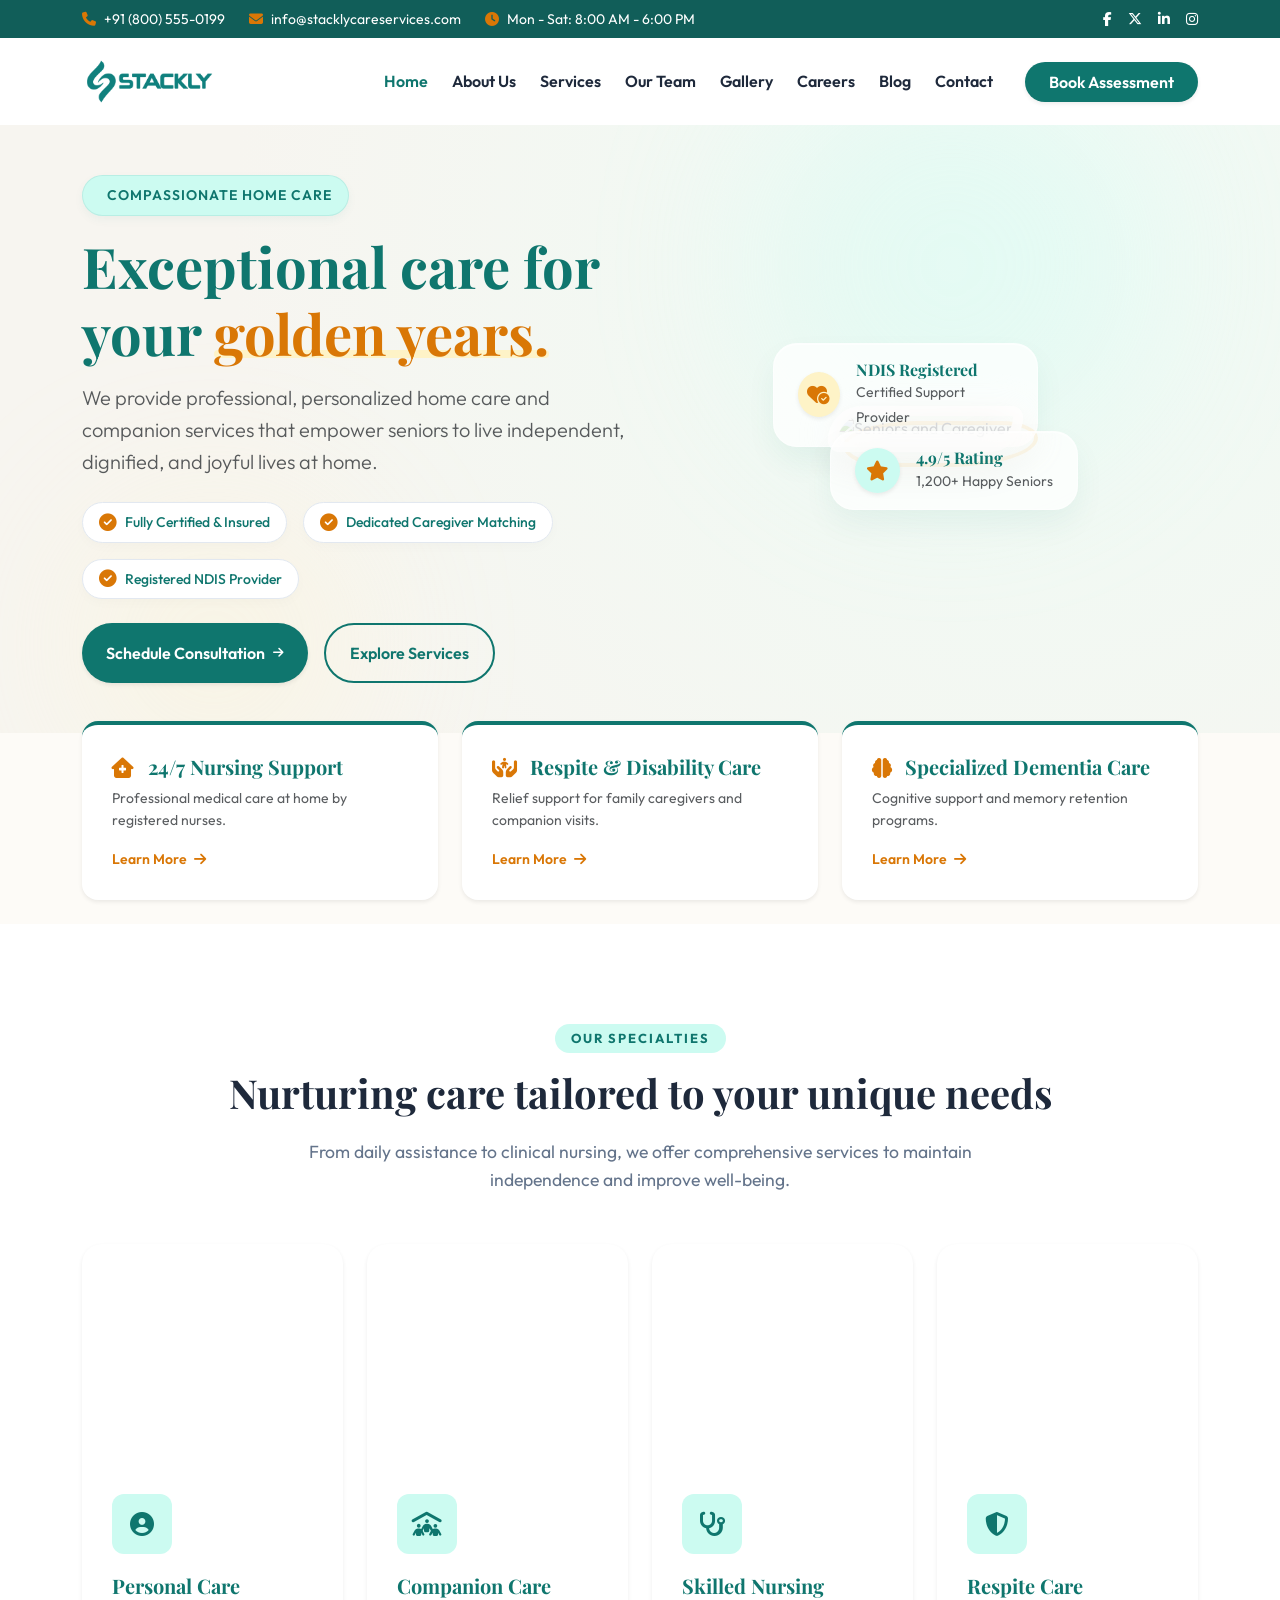
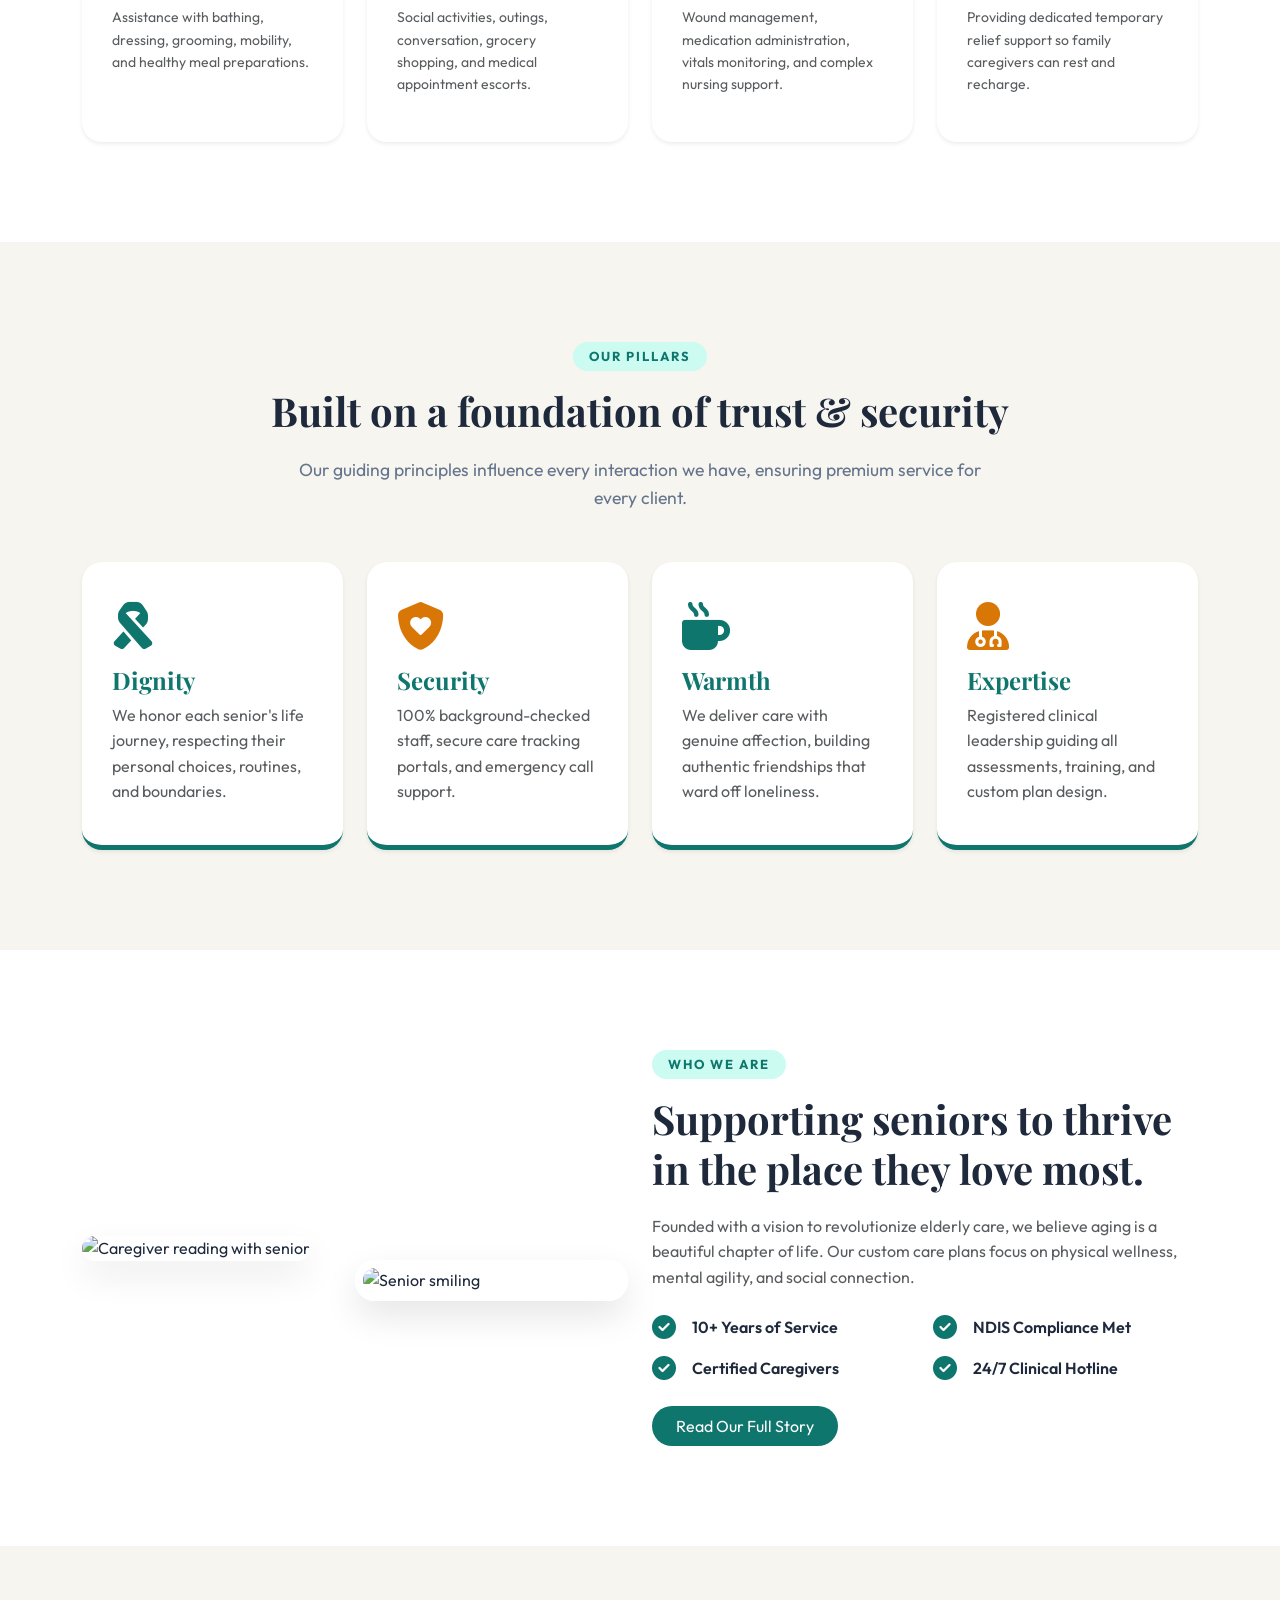
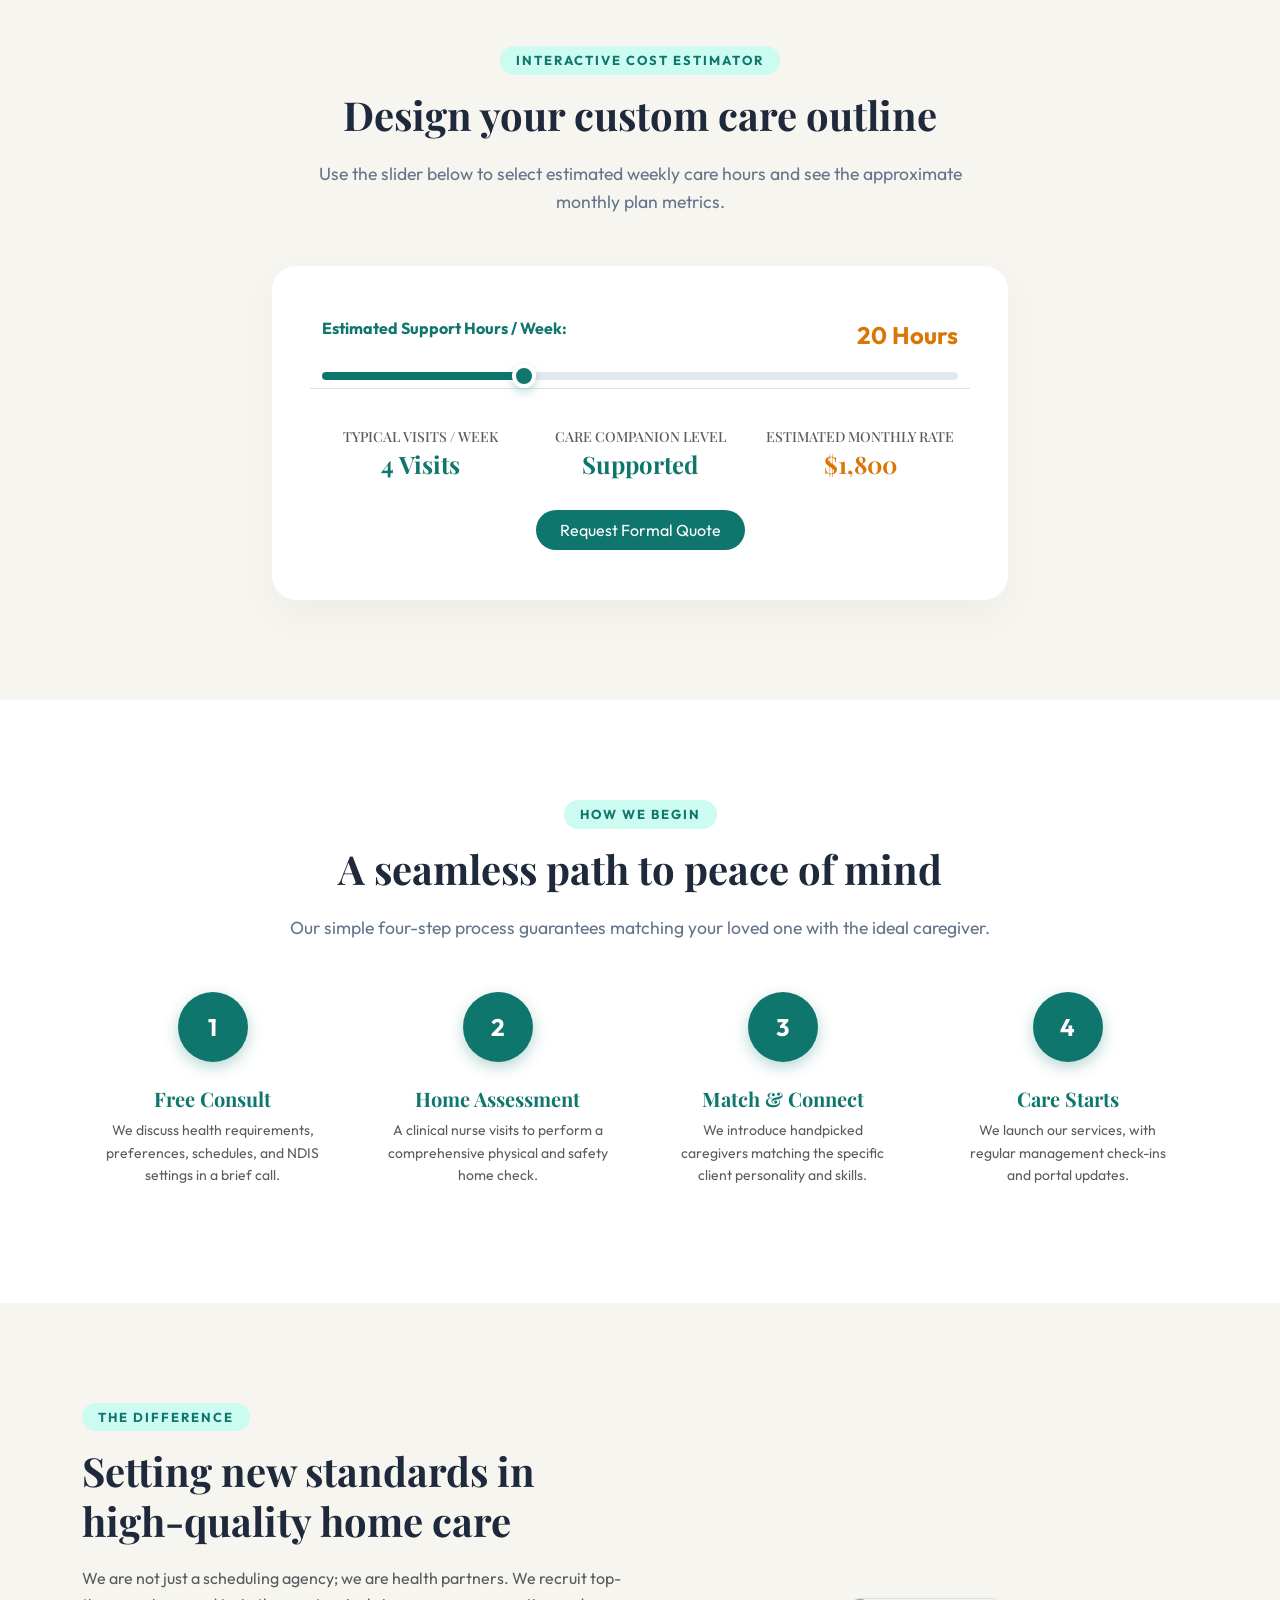
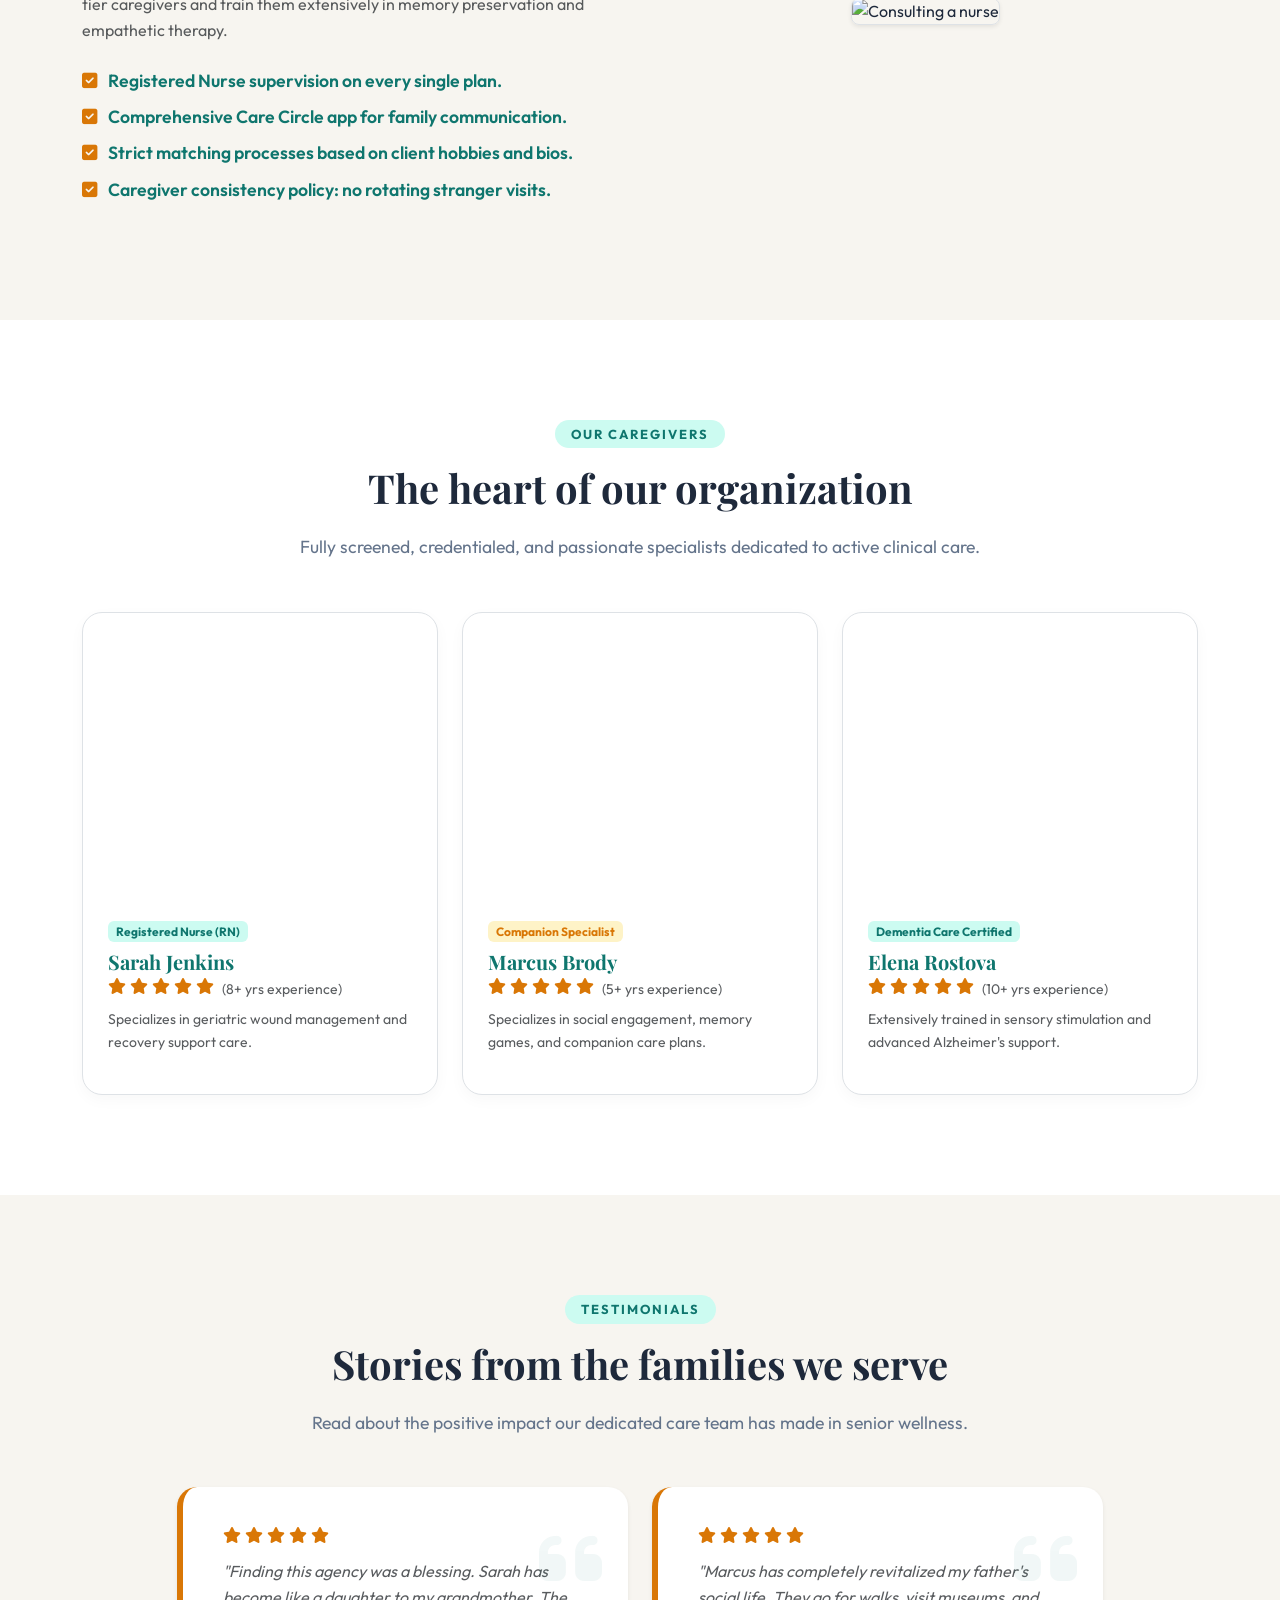
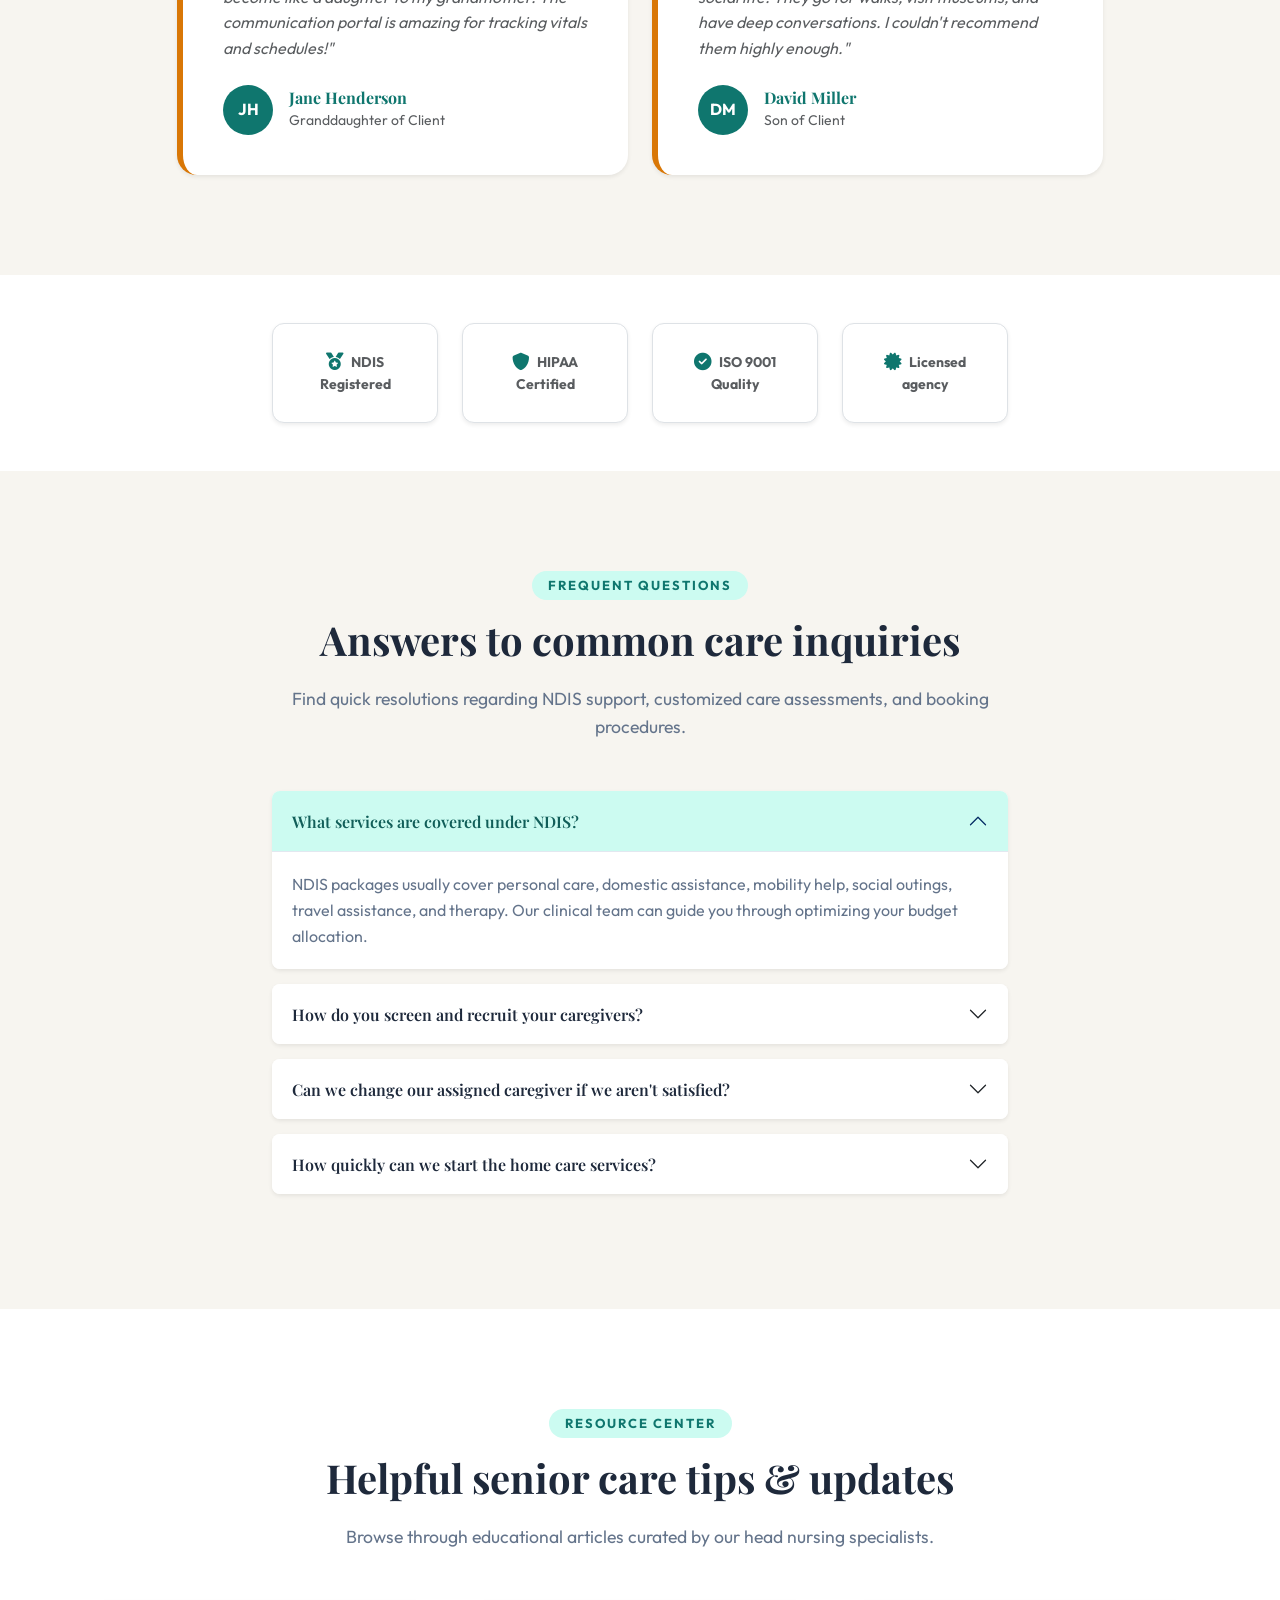
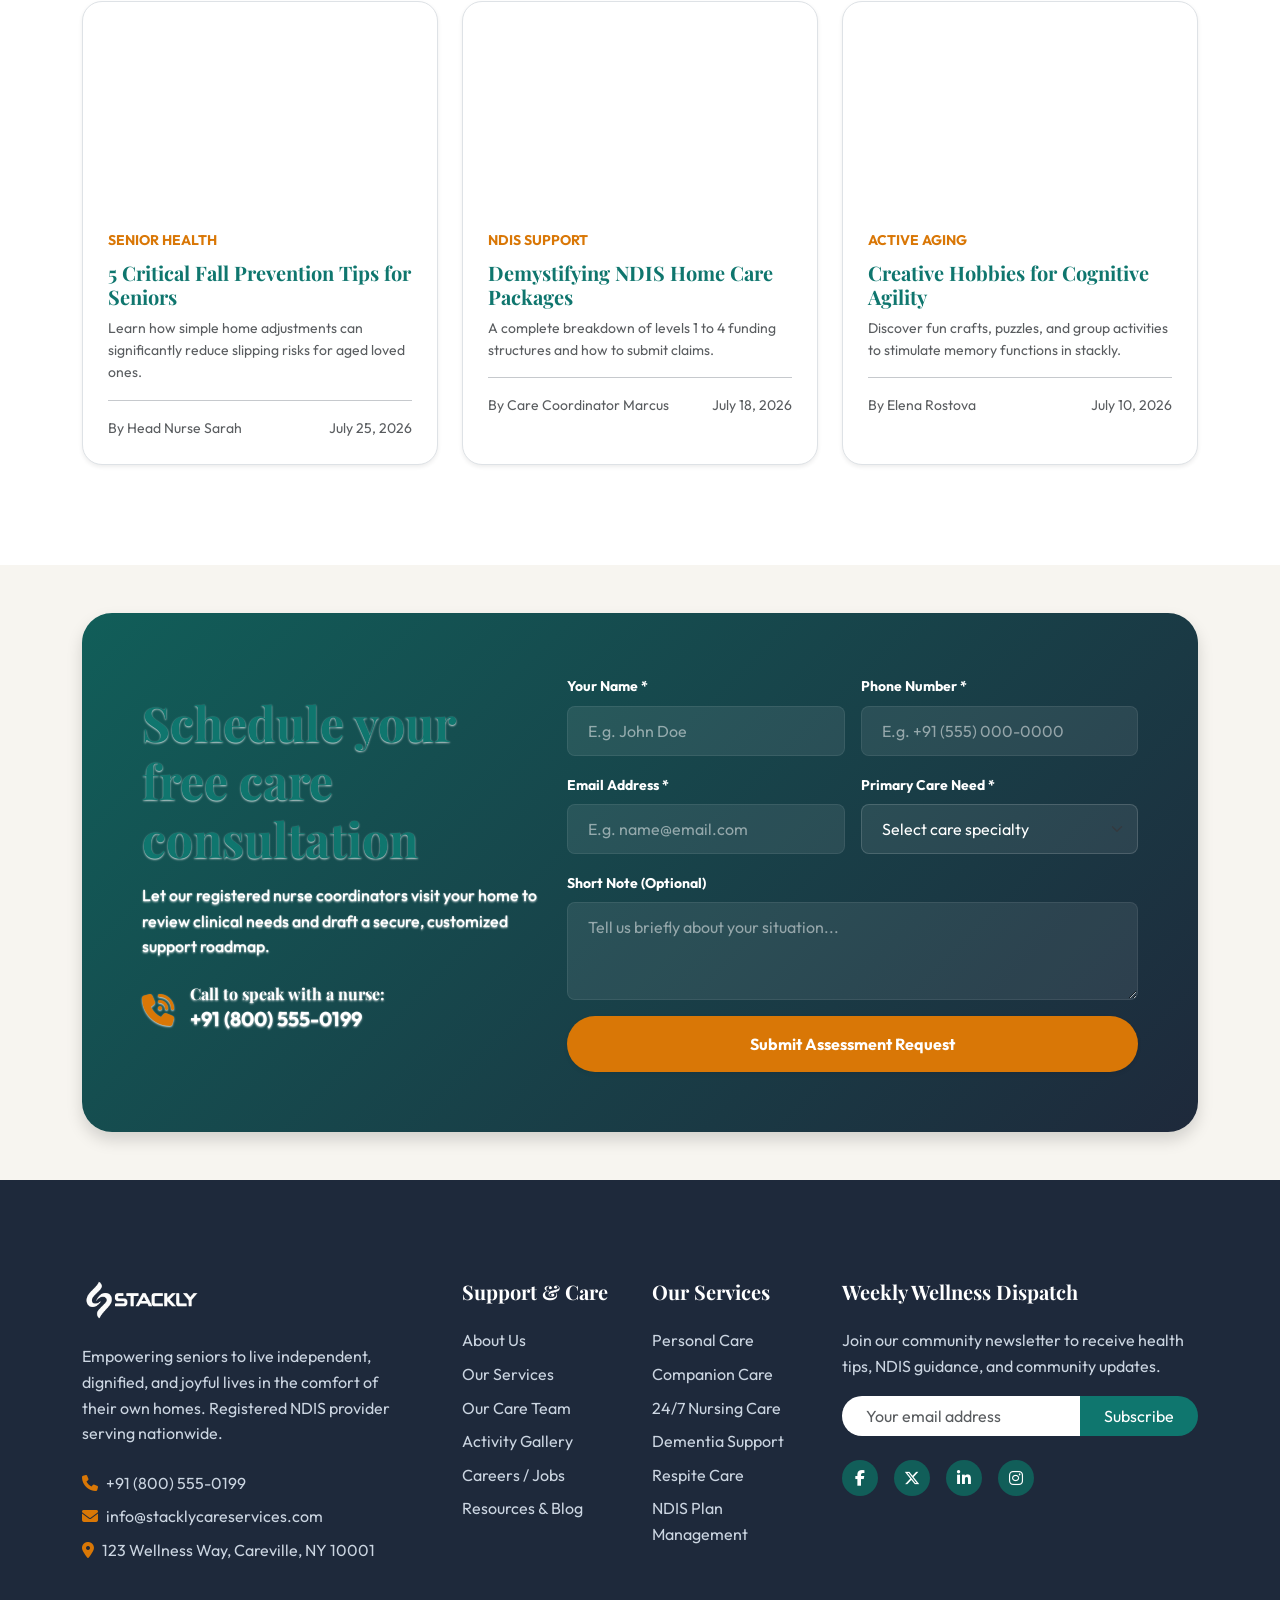
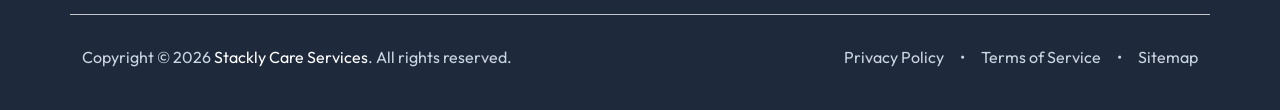
==== index.html @ feebbc3a "refactor: preloader added" ====
<!doctype html>
<html lang="en">
  <head>
    <meta charset="utf-8" />
    <meta http-equiv="x-ua-compatible" content="ie=edge" />
    <meta
      name="description"
      content="Stackly Care Services - Compassionate, professional home care, companion care, nursing care, and registered NDIS services."
    />
    <meta
      name="viewport"
      content="width=device-width, initial-scale=1, shrink-to-fit=no"
    />

    <title>
      Stackly Care Services - Professional & Compassionate Home Care
    </title>

    <!-- Favicon -->
    <link
      rel="shortcut icon"
      href="assets/images/logoStackly.webp"
      type="image/webp"
    />

    <!-- Google Fonts & CDN Icon Libraries -->
    <link
      rel="stylesheet"
      href="https://cdn.jsdelivr.net/npm/bootstrap@5.3.3/dist/css/bootstrap.min.css"
    />
    <link
      rel="stylesheet"
      href="https://cdnjs.cloudflare.com/ajax/libs/font-awesome/6.7.2/css/all.min.css"
    />
    <link rel="stylesheet" href="assets/css/styles.css" />
  </head>
  <body class="preloader-active">
    <!-- Preloader Overlay -->
    <div id="preloader" class="preloader-wrapper">
      <!-- Glow background shapes -->
      <div class="preloader-bg-glow glow-1"></div>
      <div class="preloader-bg-glow glow-2"></div>

      <div class="preloader-content">
        <!-- Circular Graphic Loader -->
        <div class="preloader-graphic-container">
          <div class="circle-dashed"></div>
          <div class="circle-gradient"></div>
          <div class="preloader-logo-holder">
            <img
              src="assets/images/logoStackly.webp"
              alt="Stackly Care Services Logo"
              class="preloader-logo header-logo"
            />
          </div>
        </div>

        <!-- Pulse icon & text info -->
        <div class="preloader-theme-meta">
          <div class="preloader-badge animate-pulse-soft">
            <i class="fa-solid fa-hand-holding-heart text-accent me-2"></i>
            <span>STACKLY CARE SERVICES</span>
          </div>
          <div class="preloader-text-carousel">
            <span class="carousel-text active" id="preloaderPhaseText"
              >Nurturing Dignity...</span
            >
          </div>
        </div>

        <!-- Progress Metrics -->
        <div class="preloader-progress-container">
          <div class="preloader-progress-track">
            <div class="preloader-progress-fill"></div>
          </div>
          <div class="preloader-percentage">
            <span id="preloaderCount">0</span>%
          </div>
        </div>
      </div>
    </div>

    <!-- Header area will be loaded here dynamically -->
    <div id="xb-header-area"></div>

    <main>
      <!-- 1. Hero Section -->
      <section class="hero hero-style-one d-flex align-items-center">
        <!-- Floating background shapes -->
        <div class="hero-bg-glow hero-bg-glow-1"></div>
        <div class="hero-bg-glow hero-bg-glow-2"></div>

        <div class="container position-relative z-index-2">
          <div class="row align-items-center">
            <div class="col-xl-6 col-lg-7">
              <div class="hero-content">
                <div class="hero-badge-wrap mb-3 animate-fade-in-up">
                  <span
                    class="hero-badge bg-teal-xlight text-teal px-3 py-2 rounded-pill fw-semibold small d-inline-flex align-items-center"
                  >
                    <i
                      class="fa-solid fa-sparkles text-accent me-2 animate-pulse-soft"
                    ></i
                    >COMPASSIONATE HOME CARE
                  </span>
                </div>
                <h1
                  class="display-4 fw-bold text-teal mb-3 font-secondary animate-fade-in-up delay-1"
                >
                  Exceptional care for your
                  <span class="text-highlight">golden years.</span>
                </h1>
                <p class="lead text-muted mb-4 animate-fade-in-up delay-2">
                  We provide professional, personalized home care and companion
                  services that empower seniors to live independent, dignified,
                  and joyful lives at home.
                </p>

                <!-- Trust points list -->
                <div
                  class="hero-bullets d-flex flex-wrap gap-3 mb-4 animate-fade-in-up delay-3"
                >
                  <span
                    class="d-flex align-items-center gap-2 text-teal fw-medium small"
                  >
                    <i class="fa-solid fa-circle-check text-accent"></i> Fully
                    Certified & Insured
                  </span>
                  <span
                    class="d-flex align-items-center gap-2 text-teal fw-medium small"
                  >
                    <i class="fa-solid fa-circle-check text-accent"></i>
                    Dedicated Caregiver Matching
                  </span>
                  <span
                    class="d-flex align-items-center gap-2 text-teal fw-medium small"
                  >
                    <i class="fa-solid fa-circle-check text-accent"></i>
                    Registered NDIS Provider
                  </span>
                </div>

                <div class="d-flex flex-wrap gap-3 animate-fade-in-up delay-4">
                  <a
                    href="#"
                    class="btn btn-teal rounded-pill px-4 py-3 fw-semibold shadow-sm hover-lift d-flex align-items-center gap-2"
                    >Schedule Consultation
                    <i class="fa-solid fa-arrow-right fa-xs"></i
                  ></a>
                  <a
                    href="#"
                    class="btn btn-outline-teal rounded-pill px-4 py-3 fw-semibold hover-lift"
                    >Explore Services</a
                  >
                </div>
              </div>
            </div>
            <div class="col-xl-6 col-lg-5 text-center">
              <div class="hero-img-box mt-5 mt-lg-0 animate-fade-in-up delay-2">
                <!-- Underlay decorative background frame -->
                <div class="hero-img-bg-frame"></div>

                <!-- A beautiful caregiver representation -->
                <img
                  src="https://images.unsplash.com/photo-1576765608535-5f04d1e3f289?auto=format&fit=crop&q=80&w=600&h=500"
                  alt="Seniors and Caregiver"
                  class="img-fluid hero-img-main"
                />

                <!-- Floating Badge Left (NDIS) -->
                <div
                  class="hero-img-badge float-badge-left d-flex align-items-center gap-3 animate-float-slow"
                >
                  <div
                    class="badge-icon bg-accent-xlight text-accent rounded-circle d-flex align-items-center justify-content-center shadow-sm"
                    style="width: 45px; height: 45px"
                  >
                    <i class="fa-solid fa-heart-circle-check fa-lg"></i>
                  </div>
                  <div class="text-start">
                    <h6 class="mb-0 fw-bold text-teal">NDIS Registered</h6>
                    <small class="text-muted">Certified Support Provider</small>
                  </div>
                </div>

                <!-- Floating Badge Right (Rating) -->
                <div
                  class="hero-img-badge float-badge-right d-flex align-items-center gap-3 animate-float-slow-inverse"
                >
                  <div
                    class="badge-icon bg-teal-xlight text-teal rounded-circle d-flex align-items-center justify-content-center shadow-sm"
                    style="width: 45px; height: 45px"
                  >
                    <i class="fa-solid fa-star text-accent fa-lg"></i>
                  </div>
                  <div class="text-start">
                    <h6 class="mb-0 fw-bold text-teal">4.9/5 Rating</h6>
                    <small class="text-muted">1,200+ Happy Seniors</small>
                  </div>
                </div>
              </div>
            </div>
          </div>
        </div>
      </section>

      <!-- 2. Needs Quick Bar -->
      <section class="quick-bar-section py-4">
        <div class="container">
          <div class="quick-bar-box">
            <div class="row g-4">
              <div class="col-md-4">
                <div
                  class="quick-bar-card shadow-sm h-100 d-flex flex-column justify-content-between"
                >
                  <div>
                    <h5 class="fw-bold text-teal mb-2">
                      <i class="fa-solid fa-house-medical me-2 text-accent"></i>
                      24/7 Nursing Support
                    </h5>
                    <p class="text-muted small mb-0">
                      Professional medical care at home by registered nurses.
                    </p>
                  </div>
                  <a
                    href="#"
                    class="text-accent fw-semibold text-decoration-none mt-3 small"
                    >Learn More <i class="fa-solid fa-arrow-right ms-1"></i
                  ></a>
                </div>
              </div>
              <div class="col-md-4">
                <div
                  class="quick-bar-card shadow-sm h-100 d-flex flex-column justify-content-between"
                >
                  <div>
                    <h5 class="fw-bold text-teal mb-2">
                      <i
                        class="fa-solid fa-hands-holding-child me-2 text-accent"
                      ></i>
                      Respite & Disability Care
                    </h5>
                    <p class="text-muted small mb-0">
                      Relief support for family caregivers and companion visits.
                    </p>
                  </div>
                  <a
                    href="#"
                    class="text-accent fw-semibold text-decoration-none mt-3 small"
                    >Learn More <i class="fa-solid fa-arrow-right ms-1"></i
                  ></a>
                </div>
              </div>
              <div class="col-md-4">
                <div
                  class="quick-bar-card shadow-sm h-100 d-flex flex-column justify-content-between"
                >
                  <div>
                    <h5 class="fw-bold text-teal mb-2">
                      <i class="fa-solid fa-brain me-2 text-accent"></i>
                      Specialized Dementia Care
                    </h5>
                    <p class="text-muted small mb-0">
                      Cognitive support and memory retention programs.
                    </p>
                  </div>
                  <a
                    href="#"
                    class="text-accent fw-semibold text-decoration-none mt-3 small"
                    >Learn More <i class="fa-solid fa-arrow-right ms-1"></i
                  ></a>
                </div>
              </div>
            </div>
          </div>
        </div>
      </section>

      <!-- 3. Core Services Showcase -->
      <section class="services-section py-100 bg-white">
        <div class="container text-center">
          <span class="section-tag">OUR SPECIALTIES</span>
          <h2 class="section-title">
            Nurturing care tailored to your unique needs
          </h2>
          <p class="section-desc">
            From daily assistance to clinical nursing, we offer comprehensive
            services to maintain independence and improve well-being.
          </p>

          <div class="row g-4 text-start">
            <div class="col-lg-3 col-md-6">
              <div class="service-card hover-lift shadow-sm">
                <div
                  class="service-card-img"
                  style="
                    background-image: url(&quot;https://images.unsplash.com/photo-1581578731548-c64695cc6952?auto=format&fit=crop&q=80&w=400&h=300&quot;);
                  "
                ></div>
                <div class="service-card-body">
                  <div class="service-icon-wrap">
                    <i class="fa-solid fa-circle-user"></i>
                  </div>
                  <h5 class="fw-bold text-teal">Personal Care</h5>
                  <p class="text-muted small">
                    Assistance with bathing, dressing, grooming, mobility, and
                    healthy meal preparations.
                  </p>
                </div>
              </div>
            </div>
            <div class="col-lg-3 col-md-6">
              <div class="service-card hover-lift shadow-sm">
                <div
                  class="service-card-img"
                  style="
                    background-image: url(&quot;https://images.unsplash.com/photo-1516627145497-ae6968895b74?auto=format&fit=crop&q=80&w=400&h=300&quot;);
                  "
                ></div>
                <div class="service-card-body">
                  <div class="service-icon-wrap">
                    <i class="fa-solid fa-people-roof"></i>
                  </div>
                  <h5 class="fw-bold text-teal">Companion Care</h5>
                  <p class="text-muted small">
                    Social activities, outings, conversation, grocery shopping,
                    and medical appointment escorts.
                  </p>
                </div>
              </div>
            </div>
            <div class="col-lg-3 col-md-6">
              <div class="service-card hover-lift shadow-sm">
                <div
                  class="service-card-img"
                  style="
                    background-image: url(&quot;https://images.unsplash.com/photo-1576091160550-2173dba999ef?auto=format&fit=crop&q=80&w=400&h=300&quot;);
                  "
                ></div>
                <div class="service-card-body">
                  <div class="service-icon-wrap">
                    <i class="fa-solid fa-stethoscope"></i>
                  </div>
                  <h5 class="fw-bold text-teal">Skilled Nursing</h5>
                  <p class="text-muted small">
                    Wound management, medication administration, vitals
                    monitoring, and complex nursing support.
                  </p>
                </div>
              </div>
            </div>
            <div class="col-lg-3 col-md-6">
              <div class="service-card hover-lift shadow-sm">
                <div
                  class="service-card-img"
                  style="
                    background-image: url(&quot;https://images.unsplash.com/photo-1460518451285-cd7afdf114d8?auto=format&fit=crop&q=80&w=400&h=300&quot;);
                  "
                ></div>
                <div class="service-card-body">
                  <div class="service-icon-wrap">
                    <i class="fa-solid fa-shield-halved"></i>
                  </div>
                  <h5 class="fw-bold text-teal">Respite Care</h5>
                  <p class="text-muted small">
                    Providing dedicated temporary relief support so family
                    caregivers can rest and recharge.
                  </p>
                </div>
              </div>
            </div>
          </div>
        </div>
      </section>

      <!-- 4. Core Values / Pillars -->
      <section class="values-section py-100 bg-warm">
        <div class="container text-center">
          <span class="section-tag">OUR PILLARS</span>
          <h2 class="section-title">
            Built on a foundation of trust & security
          </h2>
          <p class="section-desc">
            Our guiding principles influence every interaction we have, ensuring
            premium service for every client.
          </p>

          <div class="row g-4 text-start">
            <div class="col-md-3">
              <div class="value-card shadow-sm h-100">
                <i class="fa-solid fa-ribbon text-teal fa-3x mb-3"></i>
                <h4 class="fw-bold text-teal">Dignity</h4>
                <p class="text-muted mb-0">
                  We honor each senior's life journey, respecting their personal
                  choices, routines, and boundaries.
                </p>
              </div>
            </div>
            <div class="col-md-3">
              <div class="value-card shadow-sm h-100">
                <i class="fa-solid fa-shield-heart text-accent fa-3x mb-3"></i>
                <h4 class="fw-bold text-teal">Security</h4>
                <p class="text-muted mb-0">
                  100% background-checked staff, secure care tracking portals,
                  and emergency call support.
                </p>
              </div>
            </div>
            <div class="col-md-3">
              <div class="value-card shadow-sm h-100">
                <i class="fa-solid fa-mug-hot text-teal fa-3x mb-3"></i>
                <h4 class="fw-bold text-teal">Warmth</h4>
                <p class="text-muted mb-0">
                  We deliver care with genuine affection, building authentic
                  friendships that ward off loneliness.
                </p>
              </div>
            </div>
            <div class="col-md-3">
              <div class="value-card shadow-sm h-100">
                <i class="fa-solid fa-user-doctor text-accent fa-3x mb-3"></i>
                <h4 class="fw-bold text-teal">Expertise</h4>
                <p class="text-muted mb-0">
                  Registered clinical leadership guiding all assessments,
                  training, and custom plan design.
                </p>
              </div>
            </div>
          </div>
        </div>
      </section>

      <!-- 5. About Our Agency -->
      <section class="about-section py-100 bg-white">
        <div class="container">
          <div class="row align-items-center">
            <div class="col-lg-6">
              <div class="about-image-wrapper pe-lg-5 mb-5 mb-lg-0">
                <img
                  src="https://images.unsplash.com/photo-1543333995-a78aea2eee50?auto=format&fit=crop&q=80&w=500&h=400"
                  alt="Caregiver reading with senior"
                  class="img-fluid about-img-1"
                />
                <img
                  src="https://images.unsplash.com/photo-1498837167922-ddd27525d352?auto=format&fit=crop&q=80&w=300&h=250"
                  alt="Senior smiling"
                  class="img-fluid about-img-2"
                />
              </div>
            </div>
            <div class="col-lg-6">
              <div class="about-content">
                <span class="section-tag">WHO WE ARE</span>
                <h2 class="section-title">
                  Supporting seniors to thrive in the place they love most.
                </h2>
                <p class="text-muted mb-4">
                  Founded with a vision to revolutionize elderly care, we
                  believe aging is a beautiful chapter of life. Our custom care
                  plans focus on physical wellness, mental agility, and social
                  connection.
                </p>
                <div class="row g-3 mb-4">
                  <div class="col-sm-6">
                    <div class="d-flex align-items-center gap-3">
                      <i class="fa-solid fa-circle-check text-teal fa-xl"></i>
                      <span class="fw-semibold">10+ Years of Service</span>
                    </div>
                  </div>
                  <div class="col-sm-6">
                    <div class="d-flex align-items-center gap-3">
                      <i class="fa-solid fa-circle-check text-teal fa-xl"></i>
                      <span class="fw-semibold">NDIS Compliance Met</span>
                    </div>
                  </div>
                  <div class="col-sm-6">
                    <div class="d-flex align-items-center gap-3">
                      <i class="fa-solid fa-circle-check text-teal fa-xl"></i>
                      <span class="fw-semibold">Certified Caregivers</span>
                    </div>
                  </div>
                  <div class="col-sm-6">
                    <div class="d-flex align-items-center gap-3">
                      <i class="fa-solid fa-circle-check text-teal fa-xl"></i>
                      <span class="fw-semibold">24/7 Clinical Hotline</span>
                    </div>
                  </div>
                </div>
                <a
                  href="#"
                  class="btn btn-teal rounded-pill px-4 py-2 hover-lift"
                  >Read Our Full Story</a
                >
              </div>
            </div>
          </div>
        </div>
      </section>

      <!-- 6. Interactive Care Needs Calculator -->
      <section class="calc-section py-100 bg-warm">
        <div class="container">
          <div class="row justify-content-center text-center">
            <div class="col-lg-8">
              <span class="section-tag">INTERACTIVE COST ESTIMATOR</span>
              <h2 class="section-title">Design your custom care outline</h2>
              <p class="section-desc">
                Use the slider below to select estimated weekly care hours and
                see the approximate monthly plan metrics.
              </p>

              <div class="calc-container text-start">
                <div class="mb-4">
                  <label
                    for="careHours"
                    class="form-label d-flex justify-content-between fw-bold text-teal"
                  >
                    <span>Estimated Support Hours / Week:</span>
                    <span id="hoursVal" class="fs-4 text-accent">20 Hours</span>
                  </label>
                  <input
                    type="range"
                    class="calc-slider"
                    id="careHours"
                    min="2"
                    max="60"
                    value="20"
                    step="1"
                  />
                </div>

                <div class="row g-4 pt-3 text-center border-top">
                  <div class="col-md-4">
                    <h6 class="text-muted mb-1 text-uppercase small">
                      Typical Visits / Week
                    </h6>
                    <h4 class="fw-bold text-teal" id="visitsNum">4 Visits</h4>
                  </div>
                  <div class="col-md-4">
                    <h6 class="text-muted mb-1 text-uppercase small">
                      Care Companion Level
                    </h6>
                    <h4 class="fw-bold text-teal" id="careLevel">Supported</h4>
                  </div>
                  <div class="col-md-4">
                    <h6 class="text-muted mb-1 text-uppercase small">
                      Estimated Monthly Rate
                    </h6>
                    <h4 class="fw-bold text-accent" id="monthlyCost">$1,800</h4>
                  </div>
                </div>

                <div class="text-center mt-4">
                  <a
                    href="#"
                    class="btn btn-teal rounded-pill px-4 py-2 hover-lift"
                    >Request Formal Quote</a
                  >
                </div>
              </div>
            </div>
          </div>
        </div>
      </section>

      <script>
        // Inline logic for Calculator with Dynamic Track Highlight
        document.addEventListener("DOMContentLoaded", function () {
          const slider = document.getElementById("careHours");
          const hoursVal = document.getElementById("hoursVal");
          const visitsNum = document.getElementById("visitsNum");
          const careLevel = document.getElementById("careLevel");
          const monthlyCost = document.getElementById("monthlyCost");

          if (slider) {
            const updateSliderTrack = () => {
              const val = parseInt(slider.value);
              const min = parseInt(slider.min || 2);
              const max = parseInt(slider.max || 60);
              const pct = ((val - min) / (max - min)) * 100;
              slider.style.background = `linear-gradient(to right, var(--primary-teal) 0%, var(--primary-teal) ${pct}%, #e2e8f0 ${pct}%, #e2e8f0 100%)`;
            };

            // Set initial state
            updateSliderTrack();

            slider.addEventListener("input", function () {
              const val = parseInt(slider.value);
              hoursVal.innerText = val + " Hours";
              updateSliderTrack();

              // Visits math
              const visits = Math.max(1, Math.round(val / 5));
              visitsNum.innerText = visits + " Visits";

              // Care Level description
              if (val <= 10) {
                careLevel.innerText = "Basic Care";
              } else if (val <= 30) {
                careLevel.innerText = "Supported Care";
              } else {
                careLevel.innerText = "High Care (24/7)";
              }

              // Cost math (approx $45/hr)
              const cost = val * 45 * 4;
              monthlyCost.innerText = "$" + cost.toLocaleString();
            });
          }
        });
      </script>

      <!-- 7. Our Care Process -->
      <section class="process-section py-100 bg-white">
        <div class="container text-center">
          <span class="section-tag">HOW WE BEGIN</span>
          <h2 class="section-title">A seamless path to peace of mind</h2>
          <p class="section-desc">
            Our simple four-step process guarantees matching your loved one with
            the ideal caregiver.
          </p>

          <div class="row g-4 text-start">
            <div class="col-lg-3 col-md-6">
              <div class="step-item">
                <div class="step-number">1</div>
                <h5 class="fw-bold text-teal text-center mb-2">Free Consult</h5>
                <p class="text-muted small text-center">
                  We discuss health requirements, preferences, schedules, and
                  NDIS settings in a brief call.
                </p>
              </div>
            </div>
            <div class="col-lg-3 col-md-6">
              <div class="step-item">
                <div class="step-number">2</div>
                <h5 class="fw-bold text-teal text-center mb-2">
                  Home Assessment
                </h5>
                <p class="text-muted small text-center">
                  A clinical nurse visits to perform a comprehensive physical
                  and safety home check.
                </p>
              </div>
            </div>
            <div class="col-lg-3 col-md-6">
              <div class="step-item">
                <div class="step-number">3</div>
                <h5 class="fw-bold text-teal text-center mb-2">
                  Match & Connect
                </h5>
                <p class="text-muted small text-center">
                  We introduce handpicked caregivers matching the specific
                  client personality and skills.
                </p>
              </div>
            </div>
            <div class="col-lg-3 col-md-6">
              <div class="step-item">
                <div class="step-number">4</div>
                <h5 class="fw-bold text-teal text-center mb-2">Care Starts</h5>
                <p class="text-muted small text-center">
                  We launch our services, with regular management check-ins and
                  portal updates.
                </p>
              </div>
            </div>
          </div>
        </div>
      </section>

      <!-- 8. Why We Are Different -->
      <section class="diff-section py-100 bg-warm">
        <div class="container">
          <div class="row align-items-center">
            <div class="col-lg-6 mb-5 mb-lg-0">
              <span class="section-tag">THE DIFFERENCE</span>
              <h2 class="section-title">
                Setting new standards in high-quality home care
              </h2>
              <p class="text-muted mb-4">
                We are not just a scheduling agency; we are health partners. We
                recruit top-tier caregivers and train them extensively in memory
                preservation and empathetic therapy.
              </p>
              <ul class="list-unstyled diff-check-list text-teal fw-semibold">
                <li class="mb-2">
                  <i class="fa-solid fa-square-check text-accent me-2"></i>
                  Registered Nurse supervision on every single plan.
                </li>
                <li class="mb-2">
                  <i class="fa-solid fa-square-check text-accent me-2"></i>
                  Comprehensive Care Circle app for family communication.
                </li>
                <li class="mb-2">
                  <i class="fa-solid fa-square-check text-accent me-2"></i>
                  Strict matching processes based on client hobbies and bios.
                </li>
                <li class="mb-2">
                  <i class="fa-solid fa-square-check text-accent me-2"></i>
                  Caregiver consistency policy: no rotating stranger visits.
                </li>
              </ul>
            </div>
            <div class="col-lg-6 text-center">
              <img
                src="https://images.unsplash.com/photo-1559839734-2b71ea197ec2?auto=format&fit=crop&q=80&w=500&h=400"
                alt="Consulting a nurse"
                class="img-fluid rounded-3 border shadow-sm"
              />
            </div>
          </div>
        </div>
      </section>

      <!-- 9. Meet Our Featured Caregivers -->
      <section class="caregivers-section py-100 bg-white">
        <div class="container text-center">
          <span class="section-tag">OUR CAREGIVERS</span>
          <h2 class="section-title">The heart of our organization</h2>
          <p class="section-desc">
            Fully screened, credentialed, and passionate specialists dedicated
            to active clinical care.
          </p>

          <div class="row g-4 text-start justify-content-center">
            <div class="col-lg-4 col-md-6">
              <div class="caregiver-card hover-lift border">
                <div
                  class="caregiver-img"
                  style="
                    background-image: url(&quot;https://images.unsplash.com/photo-1544005313-94ddf0286df2?auto=format&fit=crop&q=80&w=400&h=350&quot;);
                  "
                ></div>
                <div class="caregiver-desc">
                  <span class="badge bg-teal-xlight text-teal mb-2"
                    >Registered Nurse (RN)</span
                  >
                  <h5 class="fw-bold text-teal mb-1">Sarah Jenkins</h5>
                  <div class="d-flex text-accent gap-1 mb-2">
                    <i class="fa-solid fa-star"></i
                    ><i class="fa-solid fa-star"></i
                    ><i class="fa-solid fa-star"></i
                    ><i class="fa-solid fa-star"></i
                    ><i class="fa-solid fa-star"></i>
                    <small class="text-muted ms-1">(8+ yrs experience)</small>
                  </div>
                  <p class="text-muted small">
                    Specializes in geriatric wound management and recovery
                    support care.
                  </p>
                </div>
              </div>
            </div>
            <div class="col-lg-4 col-md-6">
              <div class="caregiver-card hover-lift border">
                <div
                  class="caregiver-img"
                  style="
                    background-image: url(&quot;https://images.unsplash.com/photo-1507003211169-0a1dd7228f2d?auto=format&fit=crop&q=80&w=400&h=350&quot;);
                  "
                ></div>
                <div class="caregiver-desc">
                  <span class="badge bg-accent-xlight text-accent mb-2"
                    >Companion Specialist</span
                  >
                  <h5 class="fw-bold text-teal mb-1">Marcus Brody</h5>
                  <div class="d-flex text-accent gap-1 mb-2">
                    <i class="fa-solid fa-star"></i
                    ><i class="fa-solid fa-star"></i
                    ><i class="fa-solid fa-star"></i
                    ><i class="fa-solid fa-star"></i
                    ><i class="fa-solid fa-star"></i>
                    <small class="text-muted ms-1">(5+ yrs experience)</small>
                  </div>
                  <p class="text-muted small">
                    Specializes in social engagement, memory games, and
                    companion care plans.
                  </p>
                </div>
              </div>
            </div>
            <div class="col-lg-4 col-md-6">
              <div class="caregiver-card hover-lift border">
                <div
                  class="caregiver-img"
                  style="
                    background-image: url(&quot;https://images.unsplash.com/photo-1573496359142-b8d87734a5a2?auto=format&fit=crop&q=80&w=400&h=350&quot;);
                  "
                ></div>
                <div class="caregiver-desc">
                  <span class="badge bg-teal-xlight text-teal mb-2"
                    >Dementia Care Certified</span
                  >
                  <h5 class="fw-bold text-teal mb-1">Elena Rostova</h5>
                  <div class="d-flex text-accent gap-1 mb-2">
                    <i class="fa-solid fa-star"></i
                    ><i class="fa-solid fa-star"></i
                    ><i class="fa-solid fa-star"></i
                    ><i class="fa-solid fa-star"></i
                    ><i class="fa-solid fa-star"></i>
                    <small class="text-muted ms-1">(10+ yrs experience)</small>
                  </div>
                  <p class="text-muted small">
                    Extensively trained in sensory stimulation and advanced
                    Alzheimer's support.
                  </p>
                </div>
              </div>
            </div>
          </div>
        </div>
      </section>

      <!-- 10. Testimonial Slider -->
      <section class="testimonial-section py-100 bg-warm">
        <div class="container text-center">
          <span class="section-tag">TESTIMONIALS</span>
          <h2 class="section-title">Stories from the families we serve</h2>
          <p class="section-desc">
            Read about the positive impact our dedicated care team has made in
            senior wellness.
          </p>

          <div class="row g-4 text-start justify-content-center">
            <div class="col-lg-5">
              <div class="testimonial-card shadow-sm h-100">
                <div class="d-flex text-accent gap-1 mb-3">
                  <i class="fa-solid fa-star"></i
                  ><i class="fa-solid fa-star"></i
                  ><i class="fa-solid fa-star"></i
                  ><i class="fa-solid fa-star"></i
                  ><i class="fa-solid fa-star"></i>
                </div>
                <p class="fst-italic text-muted">
                  "Finding this agency was a blessing. Sarah has become like a
                  daughter to my grandmother. The communication portal is
                  amazing for tracking vitals and schedules!"
                </p>
                <div class="d-flex align-items-center gap-3 mt-4">
                  <div
                    class="user-initial bg-teal text-white rounded-circle d-flex align-items-center justify-content-center fw-bold"
                    style="width: 50px; height: 50px"
                  >
                    JH
                  </div>
                  <div>
                    <h6 class="fw-bold text-teal mb-0">Jane Henderson</h6>
                    <small class="text-muted">Granddaughter of Client</small>
                  </div>
                </div>
              </div>
            </div>
            <div class="col-lg-5">
              <div class="testimonial-card shadow-sm h-100">
                <div class="d-flex text-accent gap-1 mb-3">
                  <i class="fa-solid fa-star"></i
                  ><i class="fa-solid fa-star"></i
                  ><i class="fa-solid fa-star"></i
                  ><i class="fa-solid fa-star"></i
                  ><i class="fa-solid fa-star"></i>
                </div>
                <p class="fst-italic text-muted">
                  "Marcus has completely revitalized my father's social life.
                  They go for walks, visit museums, and have deep conversations.
                  I couldn't recommend them highly enough."
                </p>
                <div class="d-flex align-items-center gap-3 mt-4">
                  <div
                    class="user-initial bg-teal text-white rounded-circle d-flex align-items-center justify-content-center fw-bold"
                    style="width: 50px; height: 50px"
                  >
                    DM
                  </div>
                  <div>
                    <h6 class="fw-bold text-teal mb-0">David Miller</h6>
                    <small class="text-muted">Son of Client</small>
                  </div>
                </div>
              </div>
            </div>
          </div>
        </div>
      </section>

      <!-- 11. Accreditations / Compliance Badge Grid -->
      <section class="badges-section py-5 bg-white">
        <div class="container text-center">
          <div class="row align-items-center justify-content-center g-4">
            <div class="col-6 col-md-3 col-lg-2">
              <div class="badge-item border shadow-sm">
                <span class="fw-bold text-muted small"
                  ><i class="fa-solid fa-medal text-teal fa-lg me-1"></i> NDIS
                  Registered</span
                >
              </div>
            </div>
            <div class="col-6 col-md-3 col-lg-2">
              <div class="badge-item border shadow-sm">
                <span class="fw-bold text-muted small"
                  ><i class="fa-solid fa-shield text-teal fa-lg me-1"></i> HIPAA
                  Certified</span
                >
              </div>
            </div>
            <div class="col-6 col-md-3 col-lg-2">
              <div class="badge-item border shadow-sm">
                <span class="fw-bold text-muted small"
                  ><i class="fa-solid fa-circle-check text-teal fa-lg me-1"></i>
                  ISO 9001 Quality</span
                >
              </div>
            </div>
            <div class="col-6 col-md-3 col-lg-2">
              <div class="badge-item border shadow-sm">
                <span class="fw-bold text-muted small"
                  ><i class="fa-solid fa-certificate text-teal fa-lg me-1"></i>
                  Licensed agency</span
                >
              </div>
            </div>
          </div>
        </div>
      </section>

      <!-- 12. FAQ Accordion -->
      <section class="faq-section py-100 bg-warm">
        <div class="container">
          <div class="row justify-content-center text-center">
            <div class="col-lg-8">
              <span class="section-tag">FREQUENT QUESTIONS</span>
              <h2 class="section-title">Answers to common care inquiries</h2>
              <p class="section-desc">
                Find quick resolutions regarding NDIS support, customized care
                assessments, and booking procedures.
              </p>

              <div class="accordion faq-accordion text-start" id="faqHome">
                <div class="accordion-item shadow-sm">
                  <h2 class="accordion-header" id="faqH1">
                    <button
                      class="accordion-button"
                      type="button"
                      data-bs-toggle="collapse"
                      data-bs-target="#faqC1"
                      aria-expanded="true"
                      aria-controls="faqC1"
                    >
                      What services are covered under NDIS?
                    </button>
                  </h2>
                  <div
                    id="faqC1"
                    class="accordion-collapse collapse show"
                    aria-labelledby="faqH1"
                    data-bs-parent="#faqHome"
                  >
                    <div class="accordion-body">
                      NDIS packages usually cover personal care, domestic
                      assistance, mobility help, social outings, travel
                      assistance, and therapy. Our clinical team can guide you
                      through optimizing your budget allocation.
                    </div>
                  </div>
                </div>
                <div class="accordion-item shadow-sm">
                  <h2 class="accordion-header" id="faqH2">
                    <button
                      class="accordion-button collapsed"
                      type="button"
                      data-bs-toggle="collapse"
                      data-bs-target="#faqC2"
                      aria-expanded="false"
                      aria-controls="faqC2"
                    >
                      How do you screen and recruit your caregivers?
                    </button>
                  </h2>
                  <div
                    id="faqC2"
                    class="accordion-collapse collapse"
                    aria-labelledby="faqH2"
                    data-bs-parent="#faqHome"
                  >
                    <div class="accordion-body">
                      We conduct national police checks, background reviews,
                      verify nurse licensure, and host strict behavioral
                      interviews. Every caregiver undergoes our continuous
                      senior care training modules.
                    </div>
                  </div>
                </div>
                <div class="accordion-item shadow-sm">
                  <h2 class="accordion-header" id="faqH3">
                    <button
                      class="accordion-button collapsed"
                      type="button"
                      data-bs-toggle="collapse"
                      data-bs-target="#faqC3"
                      aria-expanded="false"
                      aria-controls="faqC3"
                    >
                      Can we change our assigned caregiver if we aren't
                      satisfied?
                    </button>
                  </h2>
                  <div
                    id="faqC3"
                    class="accordion-collapse collapse"
                    aria-labelledby="faqH3"
                    data-bs-parent="#faqHome"
                  >
                    <div class="accordion-body">
                      Yes. We believe matching chemistry is essential. If you
                      feel the caregiver is not the right fit, we will arrange a
                      warm transition to another caregiver immediately without
                      disruptions.
                    </div>
                  </div>
                </div>
                <div class="accordion-item shadow-sm">
                  <h2 class="accordion-header" id="faqH4">
                    <button
                      class="accordion-button collapsed"
                      type="button"
                      data-bs-toggle="collapse"
                      data-bs-target="#faqC4"
                      aria-expanded="false"
                      aria-controls="faqC4"
                    >
                      How quickly can we start the home care services?
                    </button>
                  </h2>
                  <div
                    id="faqC4"
                    class="accordion-collapse collapse"
                    aria-labelledby="faqH4"
                    data-bs-parent="#faqHome"
                  >
                    <div class="accordion-body">
                      In most cases, we can complete the initial assessment and
                      start companion care within 48 to 72 hours of inquiry.
                      Immediate medical care depends on therapist/clinical
                      availability.
                    </div>
                  </div>
                </div>
              </div>
            </div>
          </div>
        </div>
      </section>

      <!-- 13. Latest News & Articles -->
      <section class="news-section py-100 bg-white">
        <div class="container text-center">
          <span class="section-tag">RESOURCE CENTER</span>
          <h2 class="section-title">Helpful senior care tips & updates</h2>
          <p class="section-desc">
            Browse through educational articles curated by our head nursing
            specialists.
          </p>

          <div class="row g-4 text-start justify-content-center">
            <div class="col-lg-4 col-md-6">
              <div class="blog-card shadow-sm border hover-lift">
                <div
                  class="blog-card-img"
                  style="
                    background-image: url(&quot;https://images.unsplash.com/photo-1506126613408-eca07ce68773?auto=format&fit=crop&q=80&w=400&h=300&quot;);
                  "
                ></div>
                <div class="blog-card-body">
                  <small class="text-accent fw-bold text-uppercase"
                    >Senior Health</small
                  >
                  <h5 class="fw-bold text-teal mt-2">
                    <a href="#" class="text-decoration-none text-teal"
                      >5 Critical Fall Prevention Tips for Seniors</a
                    >
                  </h5>
                  <p class="text-muted small">
                    Learn how simple home adjustments can significantly reduce
                    slipping risks for aged loved ones.
                  </p>
                  <hr />
                  <div
                    class="d-flex justify-content-between align-items-center text-muted small"
                  >
                    <span>By Head Nurse Sarah</span>
                    <span>July 25, 2026</span>
                  </div>
                </div>
              </div>
            </div>
            <div class="col-lg-4 col-md-6">
              <div class="blog-card shadow-sm border hover-lift">
                <div
                  class="blog-card-img"
                  style="
                    background-image: url(&quot;https://images.unsplash.com/photo-1490111718993-d98654ce6cf7?auto=format&fit=crop&q=80&w=400&h=300&quot;);
                  "
                ></div>
                <div class="blog-card-body">
                  <small class="text-accent fw-bold text-uppercase"
                    >NDIS Support</small
                  >
                  <h5 class="fw-bold text-teal mt-2">
                    <a href="#" class="text-decoration-none text-teal"
                      >Demystifying NDIS Home Care Packages</a
                    >
                  </h5>
                  <p class="text-muted small">
                    A complete breakdown of levels 1 to 4 funding structures and
                    how to submit claims.
                  </p>
                  <hr />
                  <div
                    class="d-flex justify-content-between align-items-center text-muted small"
                  >
                    <span>By Care Coordinator Marcus</span>
                    <span>July 18, 2026</span>
                  </div>
                </div>
              </div>
            </div>
            <div class="col-lg-4 col-md-6">
              <div class="blog-card shadow-sm border hover-lift">
                <div
                  class="blog-card-img"
                  style="
                    background-image: url(&quot;https://images.unsplash.com/photo-1517841905240-472988babdf9?auto=format&fit=crop&q=80&w=400&h=300&quot;);
                  "
                ></div>
                <div class="blog-card-body">
                  <small class="text-accent fw-bold text-uppercase"
                    >Active Aging</small
                  >
                  <h5 class="fw-bold text-teal mt-2">
                    <a href="#" class="text-decoration-none text-teal"
                      >Creative Hobbies for Cognitive Agility</a
                    >
                  </h5>
                  <p class="text-muted small">
                    Discover fun crafts, puzzles, and group activities to
                    stimulate memory functions in stackly.
                  </p>
                  <hr />
                  <div
                    class="d-flex justify-content-between align-items-center text-muted small"
                  >
                    <span>By Elena Rostova</span>
                    <span>July 10, 2026</span>
                  </div>
                </div>
              </div>
            </div>
          </div>
        </div>
      </section>

      <!-- 14. Book a Free Assessment Form -->
      <section
        class="booking-section py-5 bg-warm has-bg-img"
        style="
          background-image: url(&quot;https://images.unsplash.com/photo-1513151233558-d860c5398176?auto=format&fit=crop&q=80&w=1600&quot;);
        "
      >
        <div class="container">
          <div class="consultation-form-box shadow">
            <div class="row align-items-center">
              <div class="col-lg-5 mb-5 mb-lg-0 text-shadow-sm">
                <h2 class="display-5 fw-bold mb-3 font-secondary text-teal">
                  Schedule your free care consultation
                </h2>
                <p class="text-slate mb-4 fw-medium">
                  Let our registered nurse coordinators visit your home to
                  review clinical needs and draft a secure, customized support
                  roadmap.
                </p>
                <div class="d-flex gap-3 align-items-center mb-3">
                  <i class="fa-solid fa-phone-volume text-accent fa-2x"></i>
                  <div>
                    <h6 class="mb-0 fw-bold">Call to speak with a nurse:</h6>
                    <span class="fs-5 fw-bold text-slate"
                      >+91 (800) 555-0199</span
                    >
                  </div>
                </div>
              </div>
              <div class="col-lg-7">
                <form
                  action="#"
                  onsubmit="
                    event.preventDefault();
                    alert(
                      'Your assessment has been scheduled. Our team will contact you shortly!',
                    );
                  "
                >
                  <div class="row g-3">
                    <div class="col-md-6">
                      <label class="form-label small fw-bold"
                        >Your Name *</label
                      >
                      <input
                        type="text"
                        class="form-control"
                        placeholder="E.g. John Doe"
                        required
                      />
                    </div>
                    <div class="col-md-6">
                      <label class="form-label small fw-bold"
                        >Phone Number *</label
                      >
                      <input
                        type="tel"
                        class="form-control"
                        placeholder="E.g. +91 (555) 000-0000"
                        required
                      />
                    </div>
                    <div class="col-md-6">
                      <label class="form-label small fw-bold"
                        >Email Address *</label
                      >
                      <input
                        type="email"
                        class="form-control"
                        placeholder="E.g. name@email.com"
                        required
                      />
                    </div>
                    <div class="col-md-6">
                      <label class="form-label small fw-bold"
                        >Primary Care Need *</label
                      >
                      <select class="form-select" required>
                        <option value="" disabled selected>
                          Select care specialty
                        </option>
                        <option value="Personal Care">
                          Personal Care Assistance
                        </option>
                        <option value="Companion Care">
                          Social Companion Care
                        </option>
                        <option value="Skilled Nursing">
                          Clinical Skilled Nursing
                        </option>
                        <option value="Dementia Care">
                          Dementia/Alzheimer Support
                        </option>
                        <option value="NDIS Care">
                          Disability/NDIS Assistance
                        </option>
                      </select>
                    </div>
                    <div class="col-12">
                      <label class="form-label small fw-bold"
                        >Short Note (Optional)</label
                      >
                      <textarea
                        class="form-control"
                        rows="3"
                        placeholder="Tell us briefly about your situation..."
                      ></textarea>
                    </div>
                    <div class="col-12">
                      <button
                        class="btn btn-accent w-100 rounded-pill py-3 fw-bold shadow-sm"
                        type="submit"
                      >
                        Submit Assessment Request
                      </button>
                    </div>
                  </div>
                </form>
              </div>
            </div>
          </div>
        </div>
      </section>
    </main>

    <!-- Footer area will be loaded here dynamically -->
    <div id="xb-footer-area"></div>

    <!-- CDN Libraries and script references -->
    <script src="https://code.jquery.com/jquery-3.7.1.min.js"></script>
    <script src="https://cdn.jsdelivr.net/npm/bootstrap@5.3.3/dist/js/bootstrap.bundle.min.js"></script>
    <script src="assets/js/script.js"></script>
  </body>
</html>
---- assets/css/styles.css ----
/* Import Google Fonts */
@import url("https://fonts.googleapis.com/css2?family=Outfit:wght@300;400;500;600;700;800&family=Playfair+Display:ital,wght@0,400;0,600;0,700;0,800;1,400&display=swap");

/* CSS Variables for Unified Theme */
:root {
  --primary-teal: #0f766e;
  --primary-teal-dark: #115e59;
  --primary-teal-light: #0d9488;
  --primary-teal-xlight: #ccfbf1;

  --accent-gold: #d97706;
  --accent-gold-dark: #b45309;
  --accent-gold-light: #f59e0b;
  --accent-gold-xlight: #fef3c7;

  --bg-cream: #fdfbf7;
  --bg-warm: #f7f5f0;
  --bg-slate: #1e293b;

  --text-slate: #1e293b;
  --text-muted: #64748b;
  --text-muted-light: #cbd5e1;
  --border-color: #e2e8f0;

  --font-primary: "Outfit", sans-serif;
  --font-secondary: "Playfair Display", serif;
}

/* General Resets & Defaults */
body {
  font-family: var(--font-primary);
  background-color: var(--bg-cream);
  color: var(--text-slate);
  line-height: 1.6;
  font-size: 16px;
}

/* Custom Scrollbar Styles */
::-webkit-scrollbar {
  width: 10px;
}
::-webkit-scrollbar-track {
  background: var(--bg-cream);
}
::-webkit-scrollbar-thumb {
  background: var(--primary-teal-light);
  border-radius: 5px;
}
::-webkit-scrollbar-thumb:hover {
  background: var(--primary-teal);
}

/* Preloader Styling & Scroll Lock */
body.preloader-active {
  overflow: hidden !important;
}

.preloader-wrapper {
  position: fixed;
  top: 0;
  left: 0;
  width: 100%;
  height: 100%;
  background-color: var(--bg-cream);
  display: flex;
  align-items: center;
  justify-content: center;
  z-index: 999999;
  opacity: 1;
  visibility: visible;
  transition:
    opacity 0.6s cubic-bezier(0.16, 1, 0.3, 1),
    visibility 0.6s cubic-bezier(0.16, 1, 0.3, 1);
  overflow: hidden;
}

.preloader-wrapper.fade-out {
  opacity: 0;
  visibility: hidden;
}

/* Glow Background Orbs */
.preloader-bg-glow {
  position: absolute;
  border-radius: 50%;
  filter: blur(100px);
  opacity: 0.45;
  pointer-events: none;
  z-index: 0;
  animation: glowFloat 10s ease-in-out infinite;
}
.preloader-bg-glow.glow-1 {
  top: 10%;
  left: 10%;
  width: 350px;
  height: 350px;
  background-color: rgba(15, 118, 110, 0.15);
}
.preloader-bg-glow.glow-2 {
  bottom: 10%;
  right: 10%;
  width: 300px;
  height: 300px;
  background-color: rgba(217, 119, 6, 0.12);
}

@keyframes glowFloat {
  0%,
  100% {
    transform: translate(0, 0) scale(1);
  }
  50% {
    transform: translate(40px, -40px) scale(1.1);
  }
}

.preloader-content {
  position: relative;
  z-index: 1;
  text-align: center;
  max-width: 450px;
  display: flex;
  flex-direction: column;
  align-items: center;
}

/* Circular Graphic Loader */
.preloader-graphic-container {
  position: relative;
  width: 150px;
  height: 150px;
  display: flex;
  align-items: center;
  justify-content: center;
  margin-bottom: 25px;
}

.circle-dashed {
  position: absolute;
  width: 150px;
  height: 150px;
  border: 2px dashed rgba(15, 118, 110, 0.25);
  border-radius: 50%;
  animation: rotateClockwise 12s linear infinite;
}

.circle-gradient {
  position: absolute;
  width: 130px;
  height: 130px;
  border: 3px solid transparent;
  border-top-color: var(--primary-teal);
  border-bottom-color: var(--accent-gold-light);
  border-radius: 50%;
  animation: rotateCounter 3s cubic-bezier(0.5, 0.1, 0.5, 0.9) infinite;
}

.preloader-logo-holder {
  width: 100px;
  height: 100px;
  background-color: white;
  border-radius: 50%;
  display: flex;
  align-items: center;
  justify-content: center;
  box-shadow: 0 10px 25px rgba(15, 118, 110, 0.08);
  z-index: 2;
  animation: logoBreath 2s ease-in-out infinite;
}

.preloader-logo {
  height: 40px;
  width: auto;
  object-fit: contain;
}

/* Pulse badge & Text carousel */
.preloader-theme-meta {
  margin-bottom: 30px;
  text-align: center;
}

.preloader-badge {
  display: inline-flex;
  align-items: center;
  padding: 6px 16px;
  border-radius: 50px;
  background-color: var(--primary-teal-xlight);
  border: 1px solid rgba(15, 118, 110, 0.15);
  color: var(--primary-teal-dark);
  font-size: 0.75rem;
  font-weight: 700;
  letter-spacing: 1.5px;
  margin-bottom: 12px;
}

.preloader-text-carousel {
  height: 28px;
  overflow: hidden;
  position: relative;
}

.carousel-text {
  font-family: var(--font-secondary);
  color: var(--text-slate);
  font-size: 1.15rem;
  font-weight: 700;
  opacity: 0;
  transition:
    opacity 0.3s ease,
    transform 0.3s ease;
  transform: translateY(10px);
  display: block;
}

.carousel-text.active {
  opacity: 0.9;
  transform: translateY(0);
}

.carousel-text.fade-out-text {
  opacity: 0;
  transform: translateY(-10px);
}

/* Progress Section */
.preloader-progress-container {
  display: flex;
  align-items: center;
  gap: 15px;
  width: 260px;
}

.preloader-progress-track {
  flex-grow: 1;
  height: 4px;
  background-color: var(--border-color);
  border-radius: 10px;
  overflow: hidden;
}

.preloader-progress-fill {
  height: 100%;
  width: 0;
  background: linear-gradient(
    to right,
    var(--primary-teal-light),
    var(--primary-teal)
  );
  border-radius: 10px;
  animation: progressFill 2s cubic-bezier(0.1, 0.85, 0.25, 1) forwards;
}

.preloader-percentage {
  font-family: var(--font-primary);
  font-size: 0.9rem;
  font-weight: 700;
  color: var(--primary-teal);
  min-width: 45px;
  text-align: right;
}

/* Extra Animations */
@keyframes rotateClockwise {
  to {
    transform: rotate(360deg);
  }
}

@keyframes rotateCounter {
  to {
    transform: rotate(-360deg);
  }
}

@keyframes logoBreath {
  0%,
  100% {
    transform: scale(1);
    box-shadow: 0 10px 25px rgba(15, 118, 110, 0.08);
  }
  50% {
    transform: scale(1.04);
    box-shadow: 0 12px 30px rgba(15, 118, 110, 0.15);
  }
}

@keyframes progressFill {
  0% {
    width: 0;
  }
  100% {
    width: 100%;
  }
}

h1,
h2,
h3,
h4,
h5,
h6,
.font-secondary {
  font-family: var(--font-secondary);
}

.text-teal {
  color: var(--primary-teal) !important;
}
.text-accent {
  color: var(--accent-gold) !important;
}
.bg-teal {
  background-color: var(--primary-teal) !important;
}
.bg-teal-dark {
  background-color: var(--primary-teal-dark) !important;
}
.bg-teal-xlight {
  background-color: var(--primary-teal-xlight) !important;
}
.bg-accent-xlight {
  background-color: var(--accent-gold-xlight) !important;
}
.bg-slate {
  background-color: var(--bg-slate) !important;
}
.bg-warm {
  background-color: var(--bg-warm) !important;
}

.text-muted-light {
  color: var(--text-muted-light) !important;
}

/* Custom Buttons */
.btn-teal {
  background-color: var(--primary-teal);
  color: #fff !important;
  border: none;
  transition: all 0.4s cubic-bezier(0.16, 1, 0.3, 1);
}
.btn-teal:hover {
  background-color: var(--primary-teal-dark);
  transform: translateY(-2px);
  box-shadow: 0 6px 16px rgba(15, 118, 110, 0.25);
}

.btn-accent {
  background-color: var(--accent-gold);
  color: #fff !important;
  border: none;
  transition: all 0.4s cubic-bezier(0.16, 1, 0.3, 1);
}
.btn-accent:hover {
  background-color: var(--accent-gold-dark);
  transform: translateY(-2px);
  box-shadow: 0 6px 16px rgba(217, 119, 6, 0.25);
}

.btn-outline-teal {
  border: 2px solid var(--primary-teal);
  color: var(--primary-teal) !important;
  background: transparent;
  transition: all 0.4s cubic-bezier(0.16, 1, 0.3, 1);
}
.btn-outline-teal:hover {
  background-color: var(--primary-teal);
  color: #fff !important;
  transform: translateY(-2px);
  box-shadow: 0 6px 16px rgba(15, 118, 110, 0.15);
}

/* Button Icon Slide Interaction */
.btn-teal i,
.btn-accent i,
.btn-outline-teal i {
  transition: transform 0.3s cubic-bezier(0.16, 1, 0.3, 1);
}
.btn-teal:hover i,
.btn-accent:hover i,
.btn-outline-teal:hover i {
  transform: translateX(4px);
}

/* Header & Navigation Styling */
.top-info span {
  font-size: 14px;
}
.top-social a {
  font-size: 14px;
  transition: color 0.3s ease;
}
.top-social a:hover,
.hover-accent:hover {
  color: var(--accent-gold) !important;
}

.navbar-brand span {
  font-family: var(--font-secondary);
}

.navbar-nav .nav-link {
  color: var(--text-slate);
  transition: color 0.3s ease;
  padding: 0.5rem 1rem;
}
.navbar-nav .nav-link:hover,
.navbar-nav .nav-link.active {
  color: var(--primary-teal) !important;
}

/* Shared Breadcrumb Subpage Banner */
.page-banner {
  position: relative;
  background-size: cover;
  background-position: center;
  padding: 90px 0;
  color: white;
  background-color: var(--primary-teal-dark);
}
.page-banner::before {
  content: "";
  position: absolute;
  top: 0;
  left: 0;
  width: 100%;
  height: 100%;
  background: linear-gradient(
    135deg,
    rgba(17, 94, 89, 0.9) 0%,
    rgba(30, 41, 59, 0.7) 100%
  );
  z-index: 1;
}
.page-banner .container {
  position: relative;
  z-index: 2;
}
.page-banner h1,
.page-banner h2 {
  font-size: 2.8rem;
  font-weight: 700;
  margin-bottom: 15px;
  font-family: var(--font-secondary);
}
.page-banner .breadcrumb {
  background: transparent;
  margin: 0;
}
.page-banner .breadcrumb-item a {
  color: var(--accent-gold-light);
  text-decoration: none;
  font-weight: 500;
  transition: color 0.3s ease;
}
.page-banner .breadcrumb-item a:hover {
  color: #fff;
}
.page-banner .breadcrumb-item.active {
  color: #fff;
  opacity: 0.8;
}

.breadcrumb-item + .breadcrumb-item::before {
  color: #fff;
}

/* Scroll to Top Button Styling */
.scroll-to-top {
  position: fixed;
  bottom: 30px;
  right: 30px;
  background-color: var(--primary-teal);
  transition: all 0.3s cubic-bezier(0.25, 0.8, 0.25, 1);
  opacity: 0;
}
.scroll-to-top:hover {
  background-color: var(--accent-gold);
  transform: scale(1.1) translateY(-3px);
  box-shadow: 0 8px 16px rgba(0, 0, 0, 0.25);
}

/* Hover Lift Effect */
.hover-lift {
  transition:
    transform 0.4s cubic-bezier(0.16, 1, 0.3, 1),
    box-shadow 0.4s cubic-bezier(0.16, 1, 0.3, 1);
}
.hover-lift:hover {
  transform: translateY(-5px);
  box-shadow: 0 10px 25px rgba(15, 118, 110, 0.08) !important;
}

/* Section Common Titles */
.section-tag {
  font-size: 13px;
  letter-spacing: 2px;
  font-weight: 700;
  color: var(--primary-teal);
  text-transform: uppercase;
  display: inline-block;
  padding: 4px 16px;
  border-radius: 50px;
  background-color: var(--primary-teal-xlight);
  margin-bottom: 15px;
}
.section-title {
  font-size: 2.5rem;
  font-weight: 700;
  color: var(--text-slate);
  line-height: 1.25;
  margin-bottom: 20px;
}
.section-desc {
  color: var(--text-muted);
  font-size: 1.1rem;
  max-width: 700px;
  margin: 0 auto 50px;
}

/* FAQ Accordion Styling */
.faq-accordion .accordion-item {
  border: none;
  margin-bottom: 15px;
  box-shadow: 0 2px 10px rgba(0, 0, 0, 0.02);
  border-radius: 8px;
  overflow: hidden;
}
.faq-accordion .accordion-button {
  font-weight: 600;
  font-family: var(--font-secondary);
  color: var(--text-slate);
  background-color: #fff;
  padding: 20px;
}
.faq-accordion .accordion-button:not(.collapsed) {
  background-color: var(--primary-teal-xlight);
  color: var(--primary-teal-dark);
  box-shadow: none;
}
.faq-accordion .accordion-body {
  background-color: #fff;
  color: var(--text-muted);
  padding: 20px;
  border-top: 1px solid var(--border-color);
}

/* ==========================================
   Home Page Specific Styles
   ========================================== */

/* 1. Hero Section */
.hero-style-one {
  position: relative;
  padding: 50px 0;
  background: radial-gradient(
    circle at 80% 20%,
    rgba(204, 251, 241, 0.3) 0%,
    var(--bg-warm) 70%
  );
  overflow: hidden;
}
/* Glowing background shapes */
.hero-bg-glow {
  position: absolute;
  border-radius: 50%;
  filter: blur(80px);
  z-index: 1;
  pointer-events: none;
  opacity: 0.5;
}
.hero-bg-glow-1 {
  top: -10%;
  right: 10%;
  width: 400px;
  height: 400px;
  background-color: rgba(204, 251, 241, 0.6);
}
.hero-bg-glow-2 {
  bottom: -10%;
  left: 5%;
  width: 300px;
  height: 300px;
  background-color: rgba(254, 243, 199, 0.5);
}
.z-index-2 {
  z-index: 2;
}

/* Elegant Text Highlighting and Badging */
.text-highlight {
  position: relative;
  color: var(--accent-gold) !important;
  display: inline-block;
}
.text-highlight::after {
  content: "";
  position: absolute;
  left: 0;
  bottom: 8px;
  width: 100%;
  height: 8px;
  background-color: var(--accent-gold-xlight);
  z-index: -1;
  border-radius: 4px;
  animation: drawUnderline 1.2s ease-out forwards;
  transform-origin: left;
  transform: scaleX(0);
}
@keyframes drawUnderline {
  to {
    transform: scaleX(1);
  }
}

.hero-badge {
  letter-spacing: 1px;
  box-shadow: 0 4px 10px rgba(15, 118, 110, 0.05);
  border: 1px solid rgba(15, 118, 110, 0.1);
  display: inline-flex;
  align-items: center;
}
.hero-bullets span i {
  font-size: 1.1rem;
}
.hero-bullets span {
  background: #ffffff;
  padding: 8px 16px;
  border-radius: 30px;
  box-shadow: 0 4px 12px rgba(0, 0, 0, 0.02);
  border: 1px solid var(--border-color);
  transition: all 0.3s ease;
}
.hero-bullets span:hover {
  transform: translateY(-2px);
  box-shadow: 0 6px 15px rgba(0, 0, 0, 0.05);
}

/* Hero Image Layout */
.hero-img-box {
  position: relative;
  display: inline-block;
  padding: 15px;
}
.hero-img-bg-frame {
  position: absolute;
  top: 30px;
  left: 30px;
  right: 0px;
  bottom: 0px;
  border: 4px solid var(--accent-gold-light);
  border-radius: 80px 40px 100px 50px / 60% 40% 70% 50%;
  z-index: 1;
  pointer-events: none;
  opacity: 0.45;
}
.hero-img-box .hero-img-main {
  position: relative;
  z-index: 2;
  border-radius: 120px 40px 120px 40px;
  border: 10px solid #fff;
  box-shadow: 0 20px 40px rgba(0, 0, 0, 0.08);
  transition: transform 0.5s ease;
}
.hero-img-box:hover .hero-img-main {
  transform: scale(1.02);
}

/* Redesigned Floating Badges */
.hero-img-box .hero-img-badge {
  background-color: rgba(255, 255, 255, 0.75);
  backdrop-filter: blur(16px);
  -webkit-backdrop-filter: blur(16px);
  padding: 16px 24px;
  border-radius: 24px;
  border: 1px solid rgba(255, 255, 255, 0.4);
  z-index: 3;
  box-shadow:
    0 15px 30px rgba(15, 118, 110, 0.06),
    inset 0 1px 0 rgba(255, 255, 255, 0.6);
  transition: all 0.4s cubic-bezier(0.16, 1, 0.3, 1);
}
.hero-img-box .hero-img-badge:hover {
  background-color: rgba(255, 255, 255, 0.85);
  box-shadow:
    0 20px 40px rgba(15, 118, 110, 0.1),
    inset 0 1px 0 rgba(255, 255, 255, 0.8);
}
.float-badge-left {
  position: absolute;
  bottom: 20px;
  left: -40px;
}
.float-badge-right {
  position: absolute;
  top: 40px;
  right: -40px;
}

/* Core Animations */
.animate-fade-in-up {
  opacity: 0;
  transform: translateY(20px);
  animation: fadeInUp 0.8s cubic-bezier(0.16, 1, 0.3, 1) forwards;
}
.delay-1 {
  animation-delay: 0.15s;
}
.delay-2 {
  animation-delay: 0.3s;
}
.delay-3 {
  animation-delay: 0.45s;
}
.delay-4 {
  animation-delay: 0.6s;
}

@keyframes fadeInUp {
  to {
    opacity: 1;
    transform: translateY(0);
  }
}

.animate-float-slow {
  animation: floatSlow 6s ease-in-out infinite;
}
.animate-float-slow-inverse {
  animation: floatSlowInverse 6s ease-in-out infinite;
}

@keyframes floatSlow {
  0%,
  100% {
    transform: translateY(0);
  }
  50% {
    transform: translateY(-12px);
  }
}
@keyframes floatSlowInverse {
  0%,
  100% {
    transform: translateY(0);
  }
  50% {
    transform: translateY(12px);
  }
}

.animate-pulse-soft {
  animation: pulseSoft 2s ease-in-out infinite;
}
@keyframes pulseSoft {
  0%,
  100% {
    opacity: 1;
    transform: scale(1);
  }
  50% {
    opacity: 0.7;
    transform: scale(0.93);
  }
}

/* 2. Needs Quick Bar */
.quick-bar-box {
  margin-top: -60px;
  position: relative;
  z-index: 10;
}
.quick-bar-card {
  background-color: #fff;
  border-radius: 16px;
  padding: 30px;
  box-shadow: 0 10px 30px rgba(0, 0, 0, 0.05);
  border-top: 4px solid var(--primary-teal);
  transition:
    transform 0.4s cubic-bezier(0.16, 1, 0.3, 1),
    border-top-color 0.4s ease,
    box-shadow 0.4s cubic-bezier(0.16, 1, 0.3, 1);
}
.quick-bar-card:hover {
  transform: translateY(-8px);
  border-top-color: var(--accent-gold);
  box-shadow: 0 15px 35px rgba(15, 118, 110, 0.1);
}

/* 3. Core Services */
.service-card {
  background-color: #fff;
  border-radius: 20px;
  overflow: hidden;
  height: 100%;
  box-shadow: 0 6px 20px rgba(0, 0, 0, 0.02);
  transition:
    transform 0.4s cubic-bezier(0.16, 1, 0.3, 1),
    box-shadow 0.4s cubic-bezier(0.16, 1, 0.3, 1);
}
.service-card-img {
  height: 220px;
  background-size: cover;
  background-position: center;
  position: relative;
  transition: transform 0.6s cubic-bezier(0.16, 1, 0.3, 1);
}
.service-card:hover .service-card-img {
  transform: scale(1.06);
}
.service-card-body {
  padding: 30px;
}
.service-icon-wrap {
  width: 60px;
  height: 60px;
  border-radius: 12px;
  background-color: var(--primary-teal-xlight);
  color: var(--primary-teal);
  display: flex;
  align-items: center;
  justify-content: center;
  margin-bottom: 20px;
  font-size: 24px;
}

/* 4. Values Section */
.value-card {
  padding: 40px 30px;
  background-color: #fff;
  border-radius: 20px;
  border-bottom: 5px solid var(--primary-teal);
}
.value-card:nth-child(even) {
  border-bottom-color: var(--accent-gold);
}

/* 5. About Summary */
.about-image-wrapper {
  position: relative;
}
.about-img-1 {
  width: 85%;
  border-radius: 20px;
  box-shadow: 0 15px 35px rgba(0, 0, 0, 0.08);
}
.about-img-2 {
  position: absolute;
  bottom: -40px;
  right: 0;
  width: 50%;
  border-radius: 20px;
  border: 8px solid #fff;
  box-shadow: 0 15px 35px rgba(0, 0, 0, 0.1);
}

/* 6. Needs Calculator */
.calc-container {
  background-color: #fff;
  border-radius: 24px;
  padding: 50px;
  box-shadow: 0 15px 45px rgba(0, 0, 0, 0.04);
}
.calc-slider {
  appearance: none;
  -webkit-appearance: none;
  width: 100%;
  height: 8px;
  border-radius: 5px;
  background: #e2e8f0;
  outline: none;
  transition: background 0.1s ease;
}
.calc-slider::-webkit-slider-thumb {
  -webkit-appearance: none;
  appearance: none;
  width: 24px;
  height: 24px;
  border-radius: 50%;
  background: var(--primary-teal);
  cursor: pointer;
  border: 4px solid #fff;
  box-shadow: 0 4px 10px rgba(15, 118, 110, 0.25);
  transition:
    transform 0.25s cubic-bezier(0.16, 1, 0.3, 1),
    box-shadow 0.25s cubic-bezier(0.16, 1, 0.3, 1),
    background-color 0.25s ease;
}
.calc-slider::-webkit-slider-thumb:hover {
  transform: scale(1.15);
  box-shadow: 0 4px 16px rgba(15, 118, 110, 0.45);
  background-color: var(--primary-teal-light);
}

/* 7. Onboarding Steps */
.step-item {
  position: relative;
  text-align: center;
  padding: 0 20px;
}
.step-number {
  width: 70px;
  height: 70px;
  border-radius: 50%;
  background-color: var(--primary-teal);
  color: white;
  font-size: 24px;
  font-weight: 700;
  display: flex;
  align-items: center;
  justify-content: center;
  margin: 0 auto 25px;
  box-shadow: 0 5px 15px rgba(15, 118, 110, 0.3);
  z-index: 2;
  position: relative;
}
.step-item:not(:last-child)::after {
  content: "";
  position: absolute;
  top: 35px;
  left: 50%;
  width: 100%;
  height: 3px;
  background-color: var(--primary-teal-xlight);
  z-index: 1;
}

/* 8. Difference Columns */
.diff-check-list li {
  font-size: 1.1rem;
  margin-bottom: 12px;
}

/* 9. Caregivers */
.caregiver-card {
  background-color: #fff;
  border-radius: 20px;
  overflow: hidden;
  box-shadow: 0 5px 15px rgba(0, 0, 0, 0.03);
}
.caregiver-img {
  height: 280px;
  background-size: cover;
  background-position: center;
}
.caregiver-desc {
  padding: 25px;
}

/* 10. Testimonials */
.testimonial-card {
  background-color: #fff;
  border-radius: 20px;
  padding: 40px;
  box-shadow: 0 10px 30px rgba(0, 0, 0, 0.03);
  border-left: 6px solid var(--accent-gold);
  position: relative;
  overflow: hidden;
  transition:
    transform 0.4s cubic-bezier(0.16, 1, 0.3, 1),
    box-shadow 0.4s cubic-bezier(0.16, 1, 0.3, 1);
}
.testimonial-card::after {
  content: "\f10d";
  font-family: "Font Awesome 6 Free";
  font-weight: 900;
  position: absolute;
  top: 15px;
  right: 25px;
  font-size: 4.5rem;
  color: var(--primary-teal);
  opacity: 0.05;
  pointer-events: none;
  transition:
    transform 0.4s cubic-bezier(0.16, 1, 0.3, 1),
    opacity 0.4s cubic-bezier(0.16, 1, 0.3, 1);
}
.testimonial-card:hover {
  transform: translateY(-5px);
  box-shadow: 0 15px 35px rgba(15, 118, 110, 0.08);
}
.testimonial-card:hover::after {
  transform: translateY(-5px) scale(1.05);
  opacity: 0.08;
}

/* 11. Badges */
.badge-item {
  display: flex;
  align-items: center;
  justify-content: center;
  height: 100px;
  padding: 20px;
  background-color: #fff;
  border-radius: 12px;
  box-shadow: 0 4px 10px rgba(0, 0, 0, 0.02);
}

/* 12. Blog Card */
.blog-card {
  background-color: #fff;
  border-radius: 20px;
  overflow: hidden;
  box-shadow: 0 5px 15px rgba(0, 0, 0, 0.02);
  height: 100%;
}
.blog-card-img {
  height: 200px;
  background-size: cover;
  background-position: center;
}
.blog-card-body {
  padding: 25px;
}

/* 13. Consultation Form */
.consultation-form-box {
  background: linear-gradient(
    135deg,
    var(--primary-teal-dark) 0%,
    var(--bg-slate) 100%
  );
  border-radius: 30px;
  padding: 60px;
  color: white;
}
.consultation-form-box .form-control,
.consultation-form-box .form-select {
  background-color: rgba(255, 255, 255, 0.08);
  border: 1px solid rgba(255, 255, 255, 0.15);
  color: white;
  padding: 12px 20px;
  border-radius: 8px;
}
.consultation-form-box .form-control::placeholder {
  color: rgba(255, 255, 255, 0.5);
}
.consultation-form-box .form-control:focus,
.consultation-form-box .form-select:focus {
  background-color: rgba(255, 255, 255, 0.15);
  border-color: var(--accent-gold-light);
  box-shadow: none;
  color: white;
}

/* Sticky Header Wrapper */
#xb-header-area {
  position: sticky;
  z-index: 1050;
  width: 100%;
  background-color: #fff;
  transition:
    box-shadow 0.3s ease,
    background-color 0.3s ease;
}

#xb-header-area.scrolled {
  box-shadow: 0 4px 20px rgba(0, 0, 0, 0.08);
}

@media (min-width: 992px) {
  #xb-header-area {
    top: -42px; /* Height of the top bar to scroll it out of view */
  }
}

@media (max-width: 991px) {
  #xb-header-area {
    top: 0;
  }
}

/* Custom Spacing Utility Classes */
.py-100 {
  padding-top: 100px;
  padding-bottom: 100px;
}
.pt-100 {
  padding-top: 100px;
}
.pb-100 {
  padding-bottom: 100px;
}
.pb-50 {
  padding-bottom: 50px;
}
.pb-40 {
  padding-bottom: 40px;
}
.pt-30 {
  padding-top: 30px;
}

/* Responsive Overrides */
@media (max-width: 991px) {
  /* Spacing responsive adjustments */
  .py-100 {
    padding-top: 60px;
    padding-bottom: 60px;
  }
  .pt-100 {
    padding-top: 60px;
  }
  .pb-100 {
    padding-bottom: 60px;
  }
  .pb-50 {
    padding-bottom: 30px;
  }
  .pb-40 {
    padding-bottom: 25px;
  }
  .pt-30 {
    padding-top: 20px;
  }

  .section-title {
    font-size: 2rem;
  }
  .hero-style-one {
    padding: 30px 0;
    text-align: center;
  }
  .hero-bg-glow {
    filter: blur(50px);
  }
  .hero-img-box {
    margin-top: 50px;
    padding: 10px;
  }
  .hero-img-bg-frame {
    display: none;
  }
  .float-badge-left {
    position: relative;
    bottom: auto;
    left: auto;
    margin: 15px auto 0;
    display: inline-flex !important;
    width: fit-content;
  }
  .float-badge-right {
    position: relative;
    top: auto;
    right: auto;
    margin: 15px auto 0;
    display: inline-flex !important;
    width: fit-content;
  }
  .hero-img-box .hero-img-badge {
    animation: none !important;
  }
  .hero-bullets {
    justify-content: center;
  }
  .quick-bar-box {
    margin-top: 40px;
  }
  .about-img-2 {
    display: none;
  }
  .step-item:not(:last-child)::after {
    display: none;
  }
  .step-item {
    margin-bottom: 30px;
  }
  .consultation-form-box {
    padding: 40px 20px;
  }
}

/* Custom Header Logo & Subtle Background Image Sections */
.header-logo {
  filter: brightness(0) saturate(100%) invert(39%) sepia(26%) saturate(1469%)
    hue-rotate(130deg) brightness(93%) contrast(90%);
}

.has-bg-img {
  position: relative;
  background-size: cover;
  background-position: center;
  background-repeat: no-repeat;
}

.has-bg-img::before {
  content: "";
  position: absolute;
  top: 0;
  left: 0;
  width: 100%;
  height: 100%;
  z-index: 1;
}

/* Dynamic overlay based on bg-white or bg-warm color classes - optimized for higher image visibility */
.has-bg-img.bg-white::before {
  background: rgba(255, 255, 255, 0.84);
}

.has-bg-img.bg-warm::before {
  background: rgba(247, 245, 240, 0.722);
}

/* Fallback default overlay */
.has-bg-img:not(.bg-white):not(.bg-warm)::before {
  background: rgba(253, 251, 247, 0.84);
}

/* Ensure section content sits on top of the overlay */
.has-bg-img > .container {
  position: relative;
  z-index: 2;
}

/* Enhanced readability for text directly on background sections */
.has-bg-img .section-title {
  text-shadow: 0 1px 3px rgba(255, 255, 255, 0.85);
}

.has-bg-img .section-desc {
  color: var(--text-slate) !important;
  font-weight: 500;
  text-shadow: 0 1px 2px rgba(255, 255, 255, 0.85);
}

.has-bg-img .text-shadow-sm {
  text-shadow: 0 1px 2px rgba(255, 255, 255, 0.8);
}
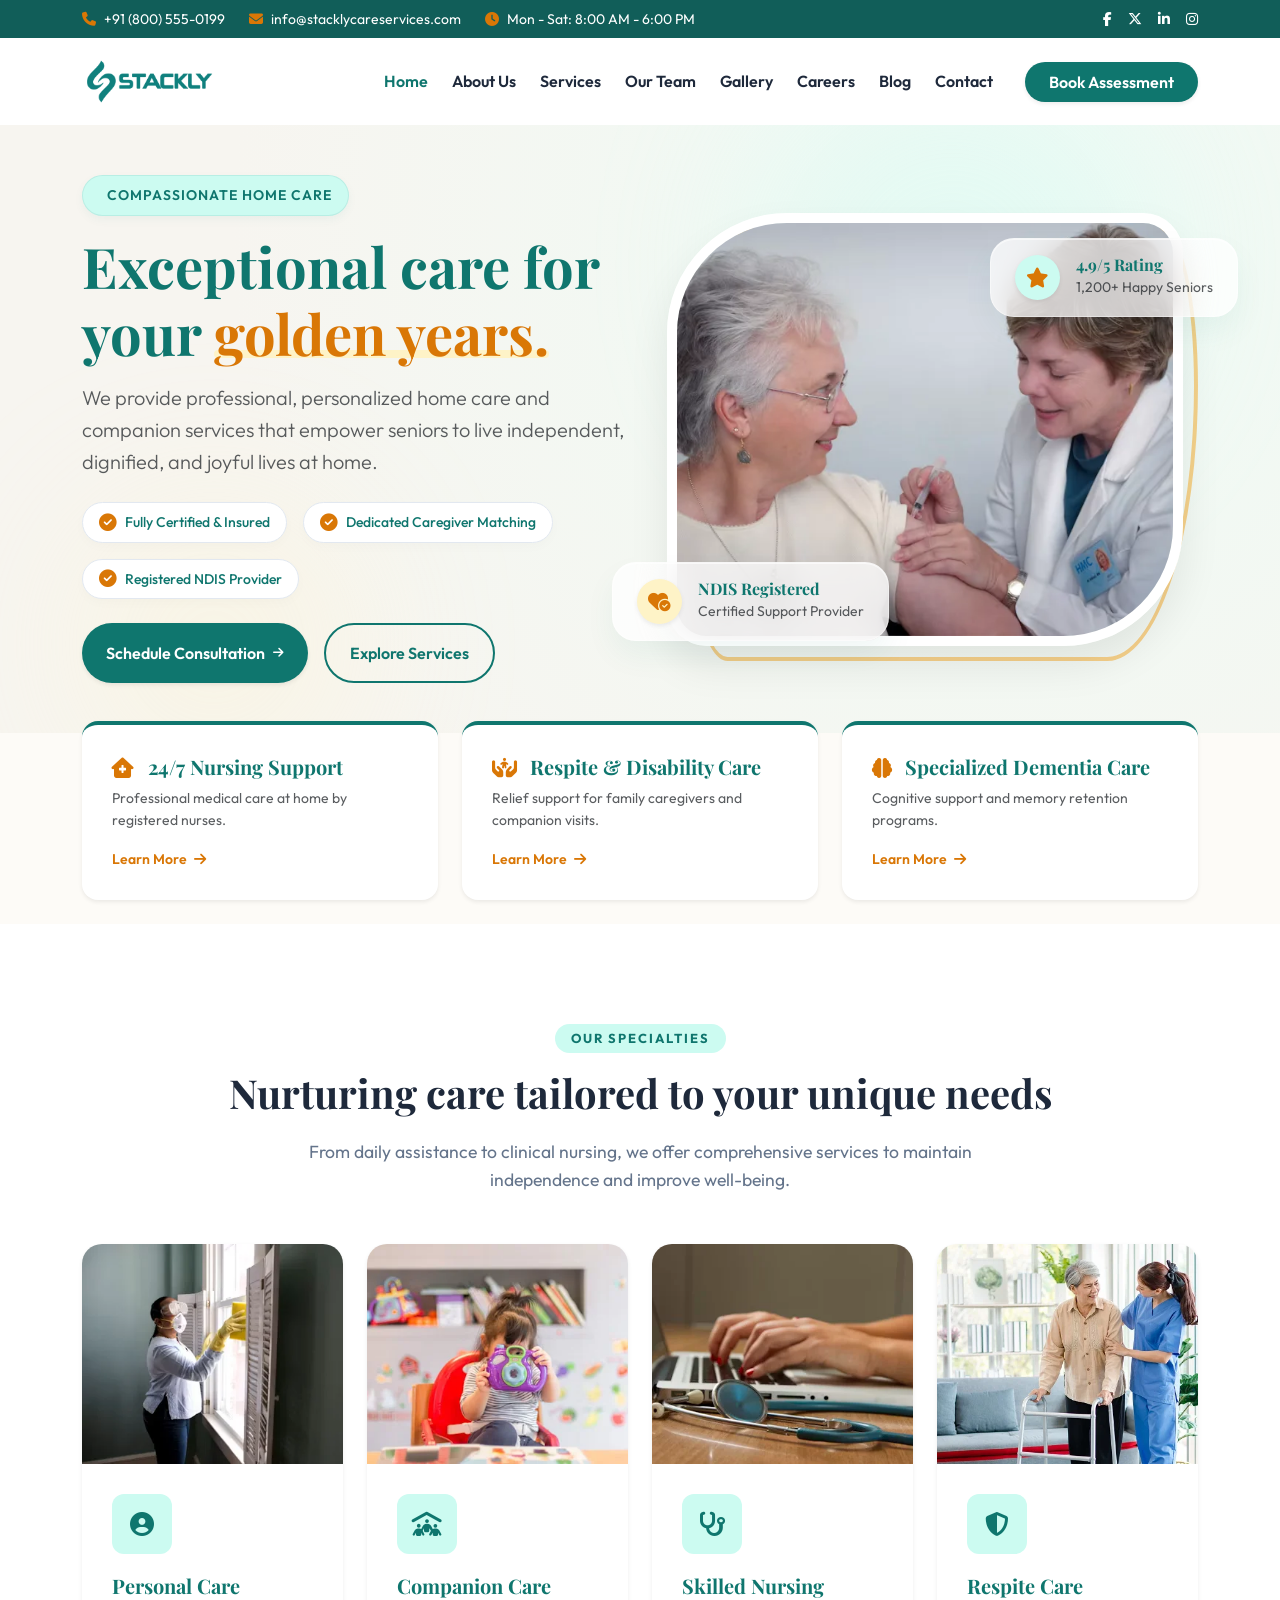
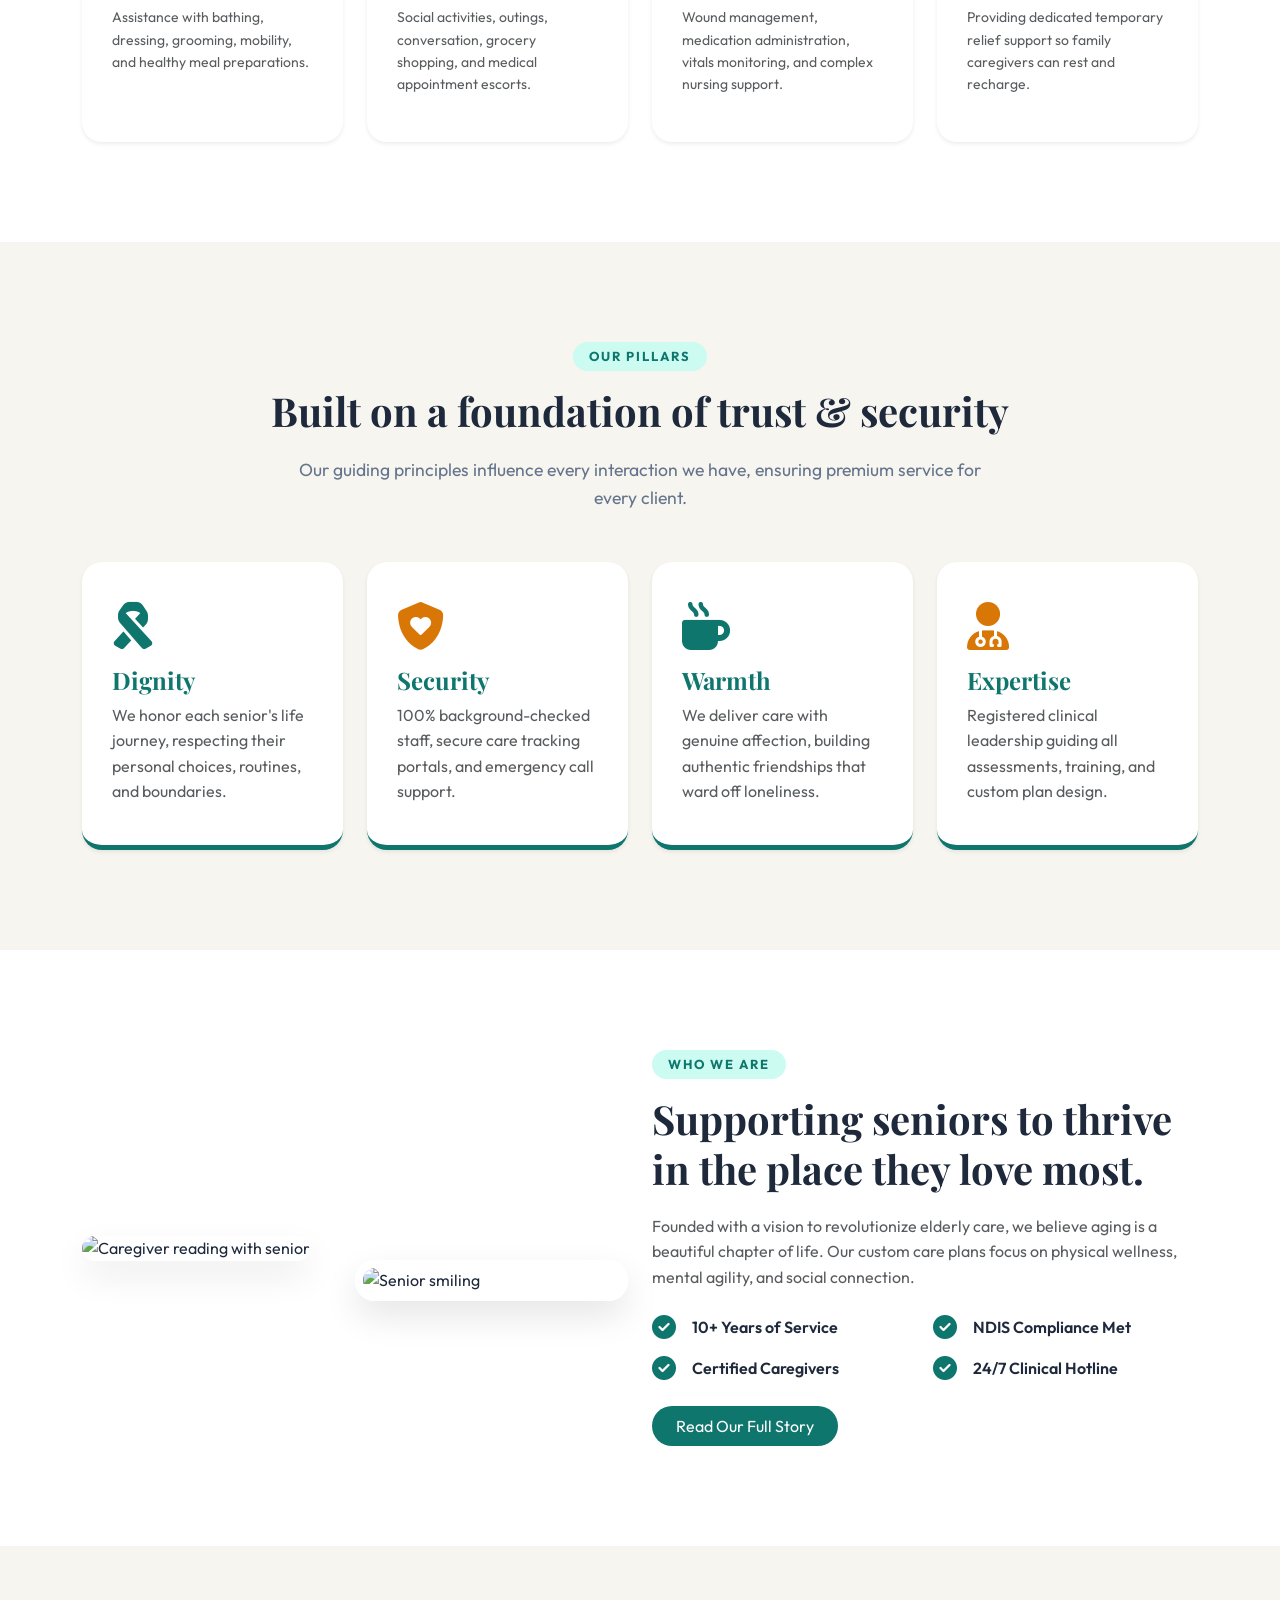
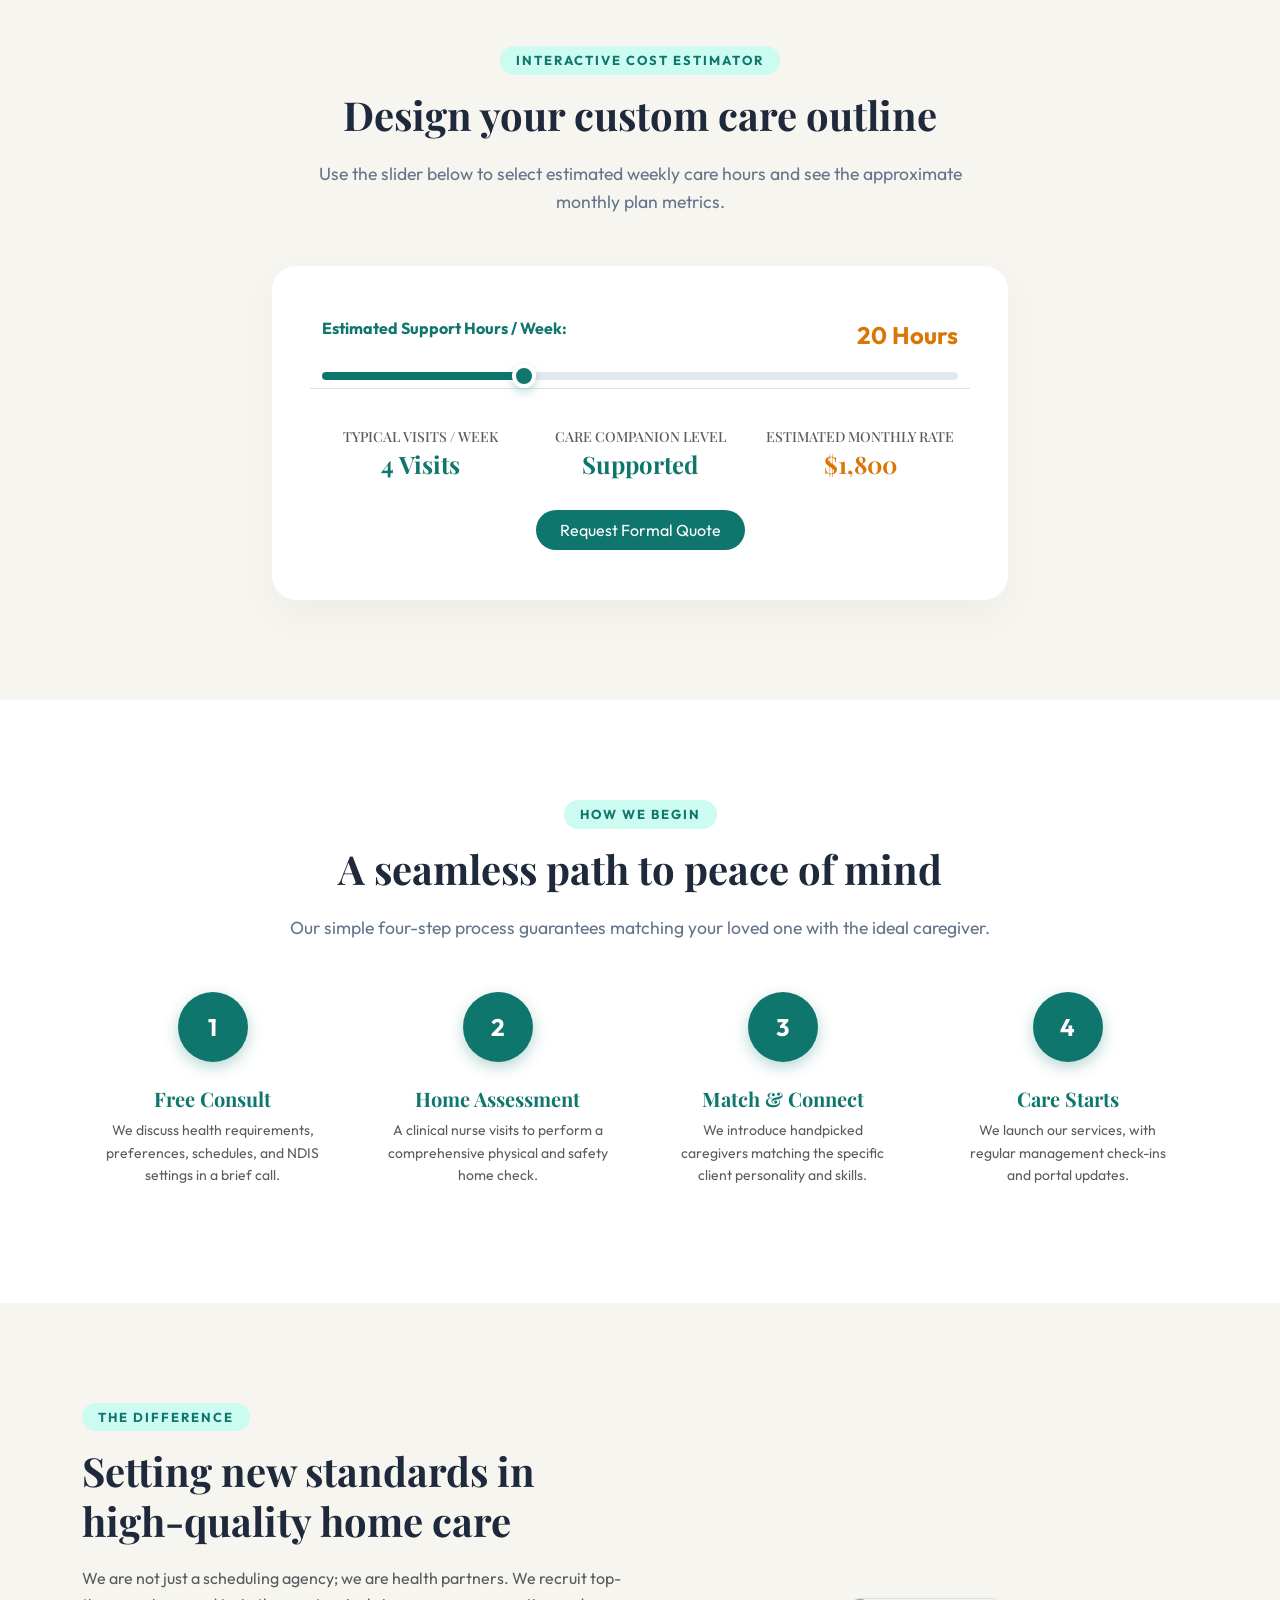
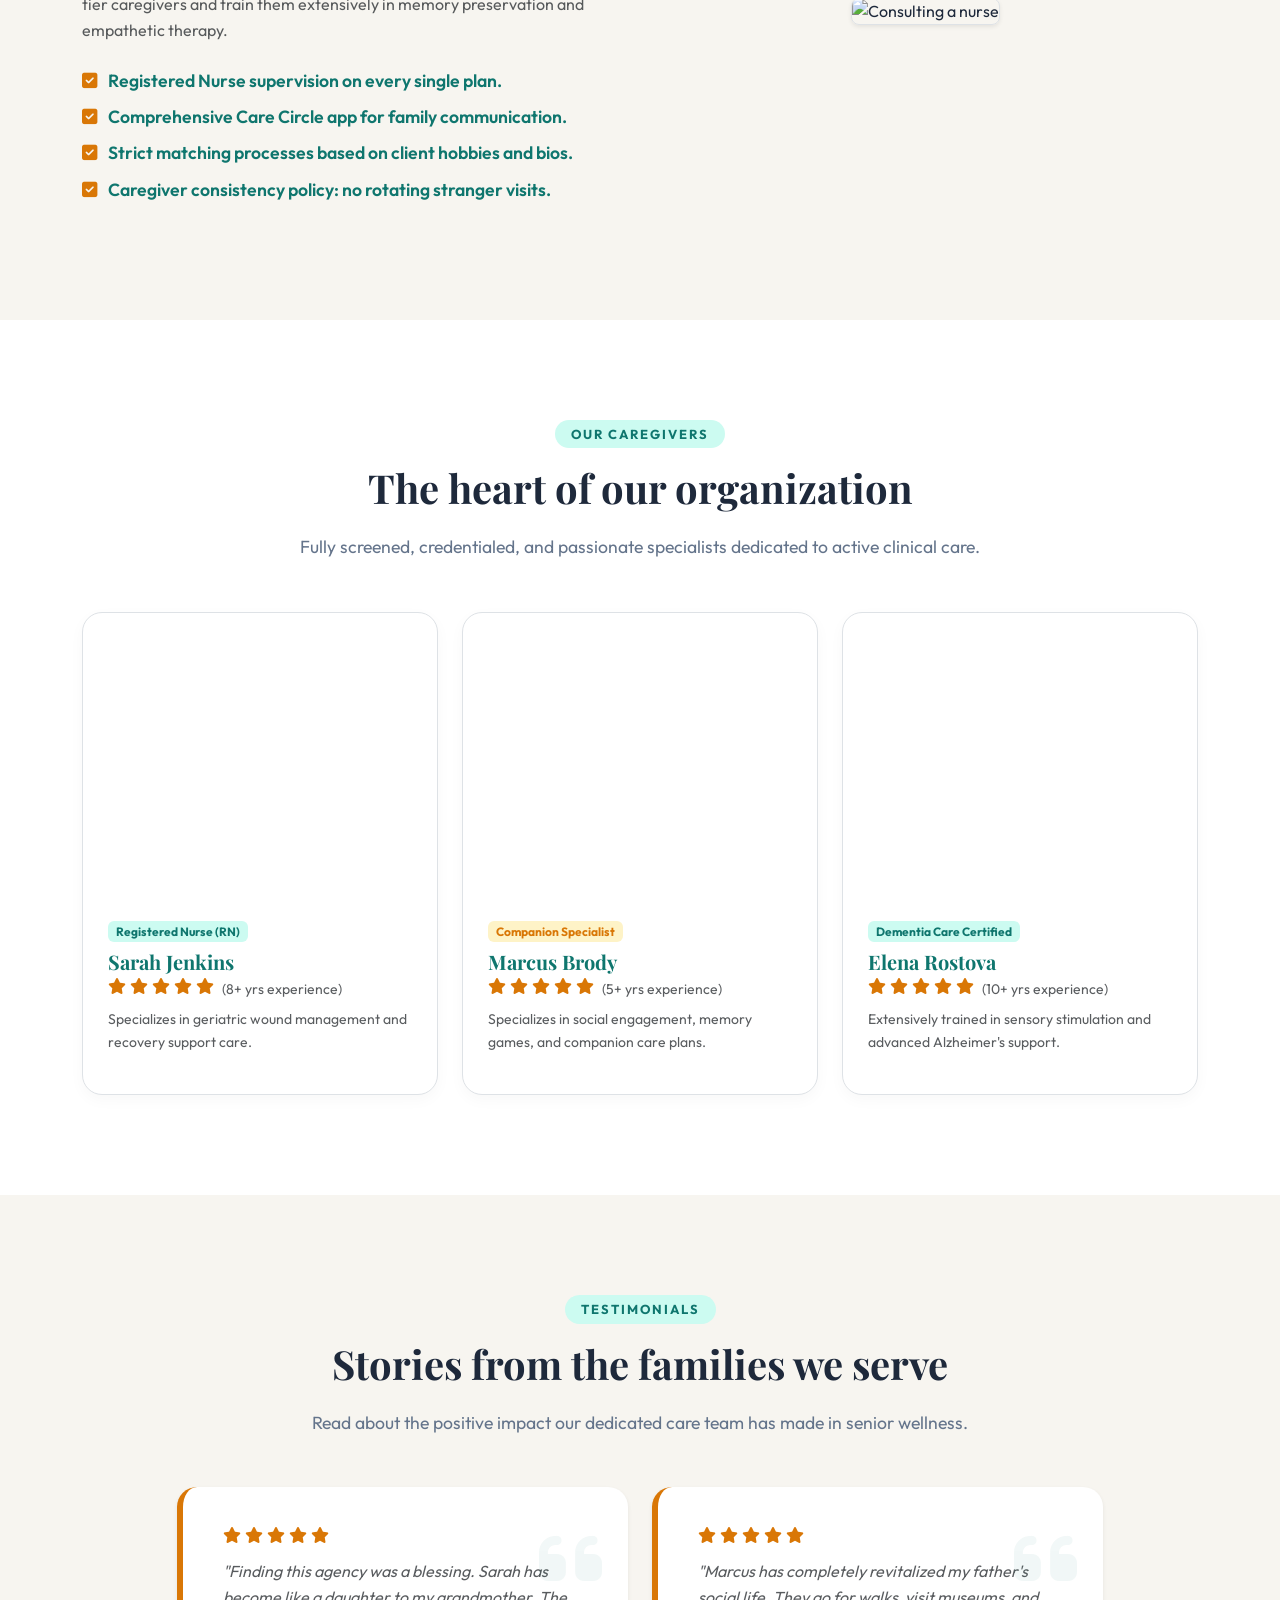
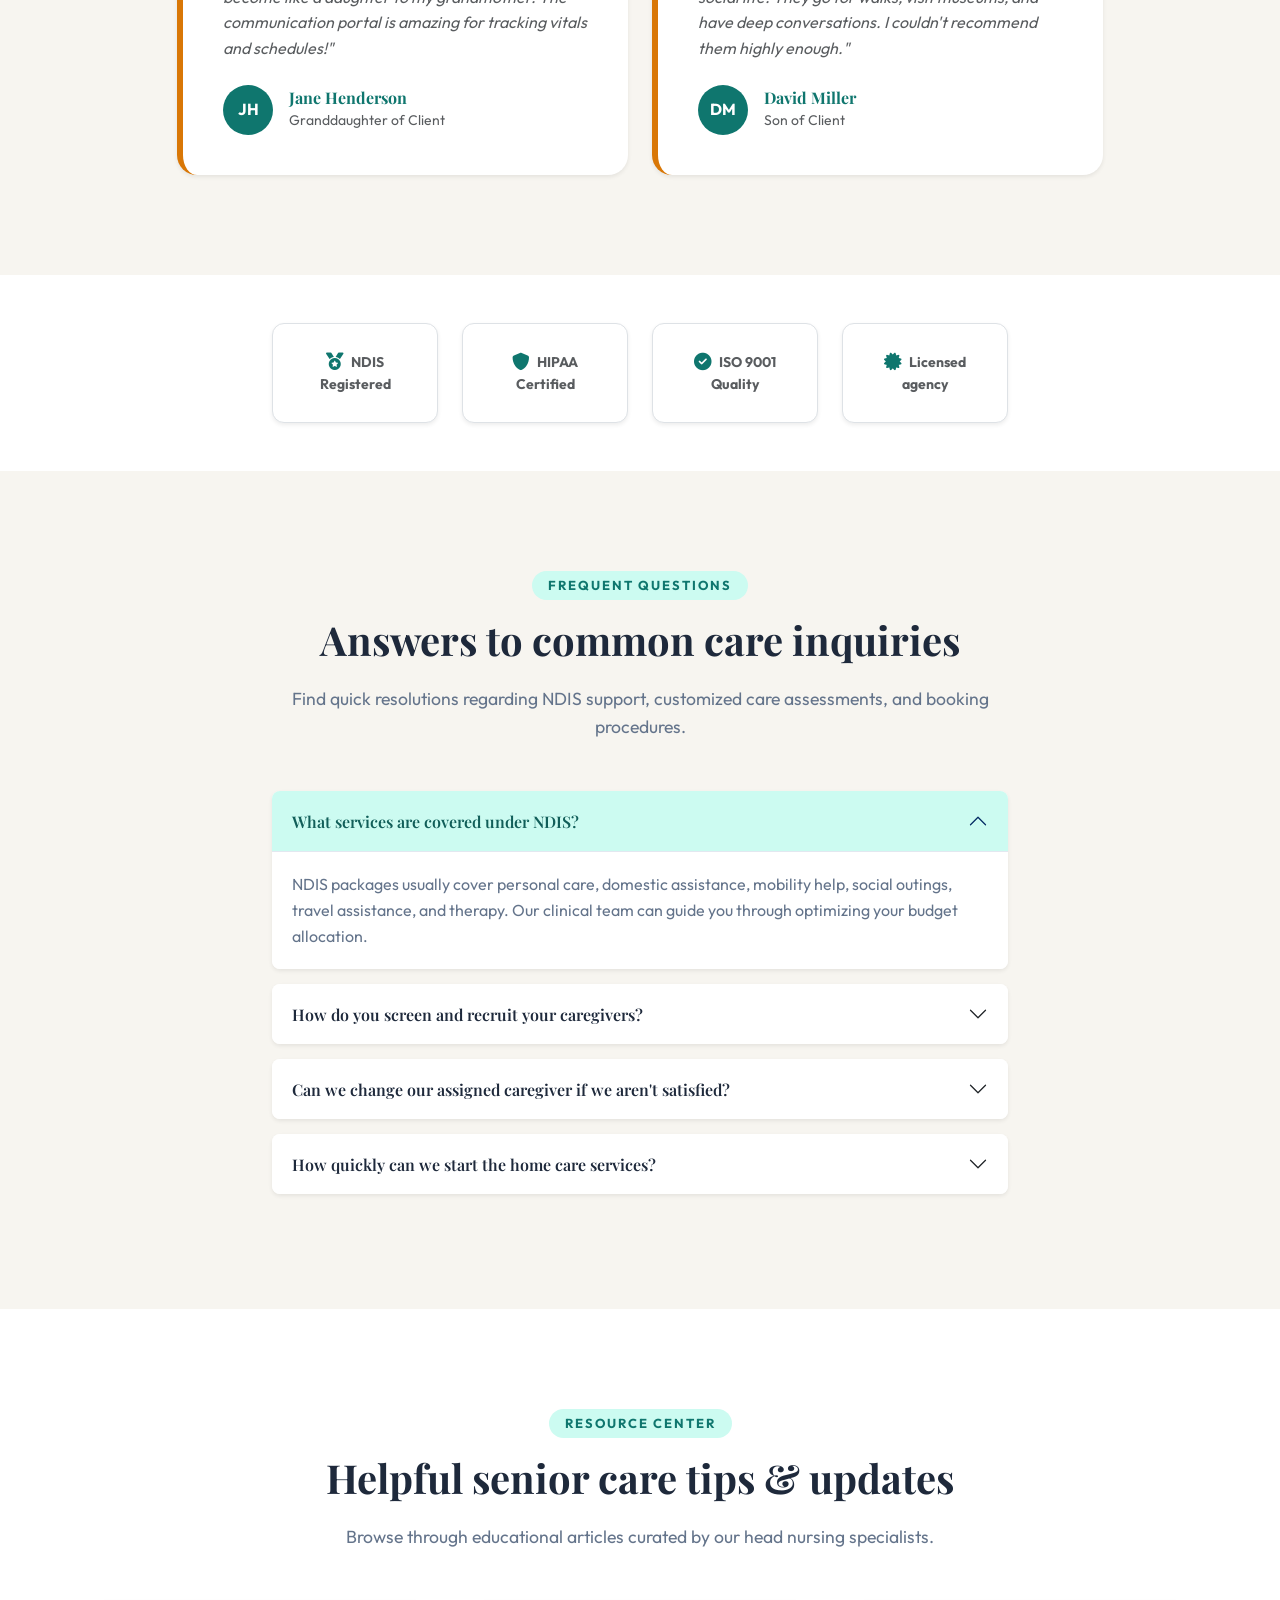
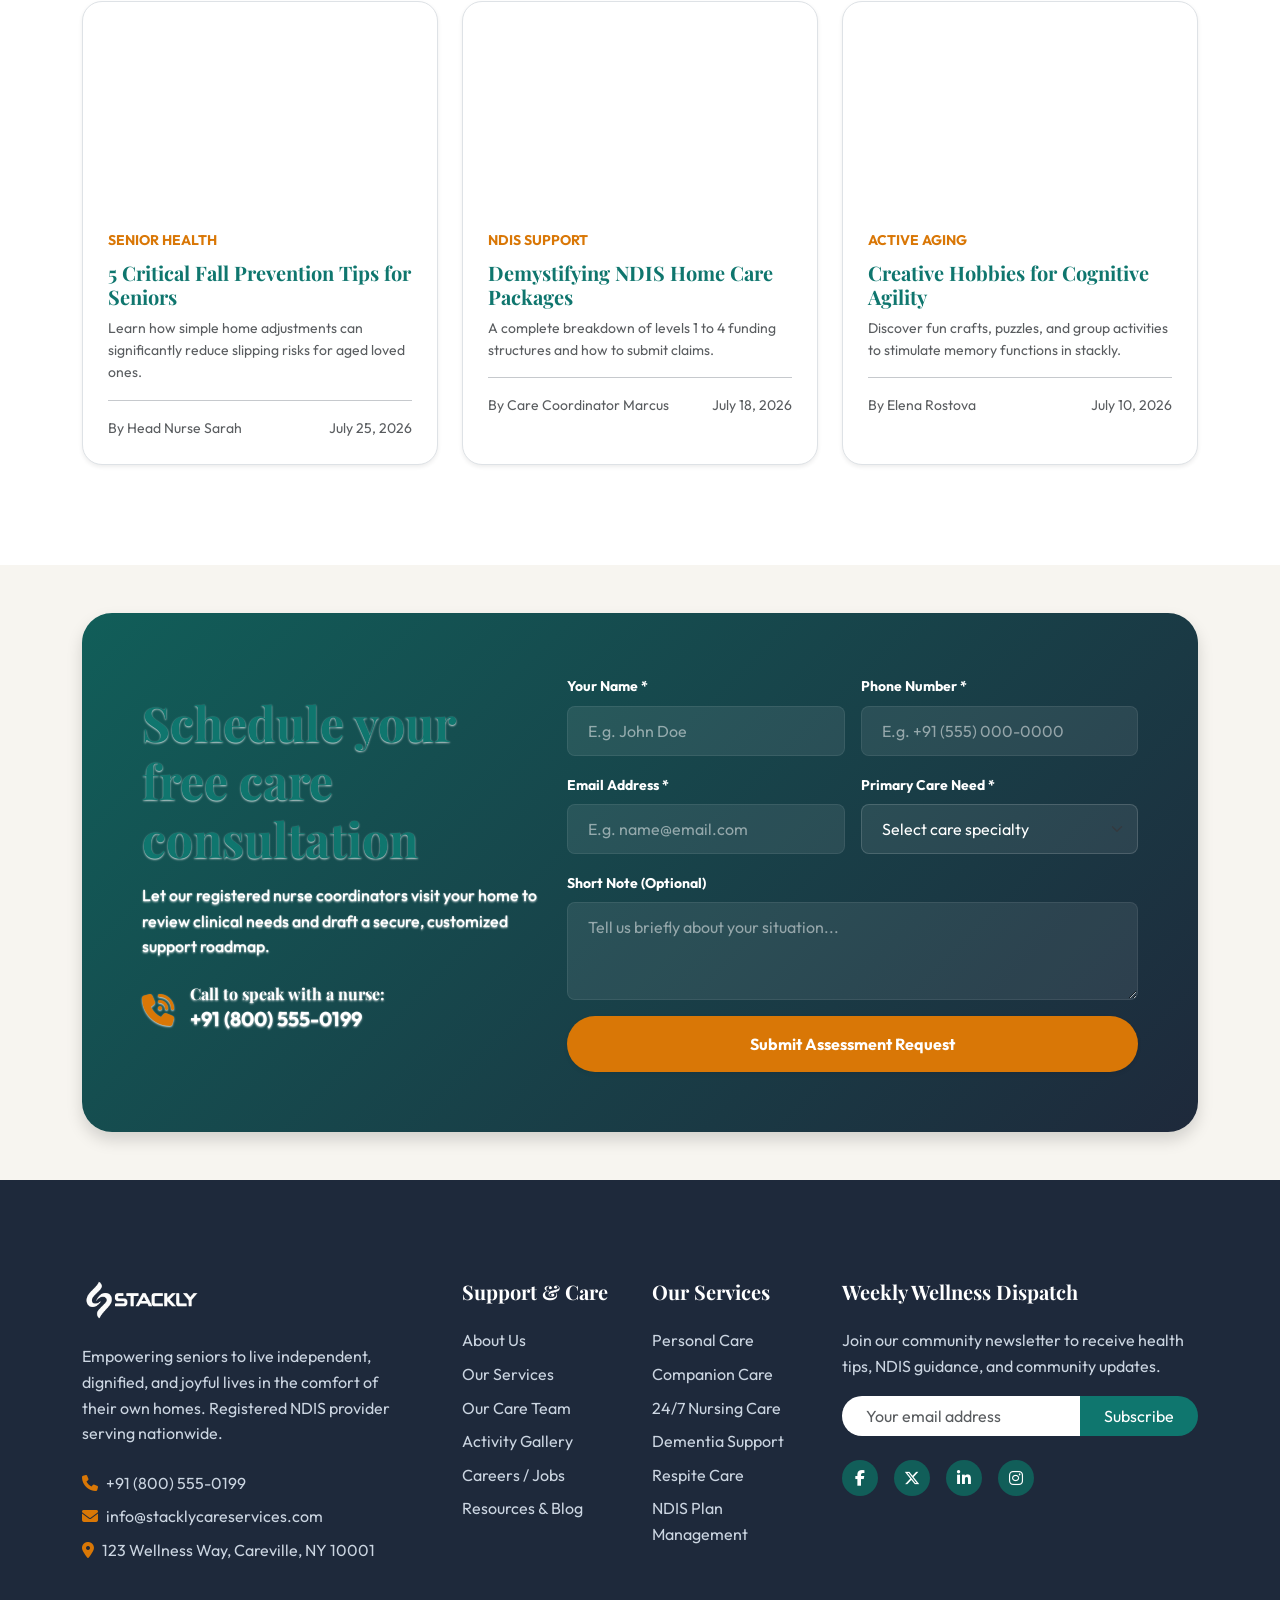
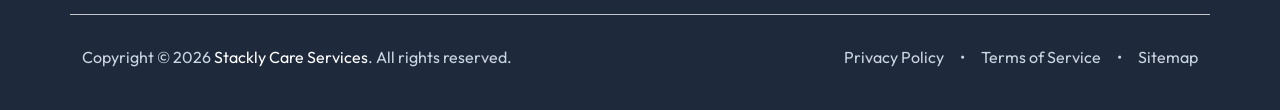
==== commit 983ef73b: "refactor: changes" ====
--- a/index.html
+++ b/index.html
@@ -162,7 +162,7 @@
 
                 <!-- A beautiful caregiver representation -->
                 <img
-                  src="https://images.unsplash.com/photo-1576765608535-5f04d1e3f289?auto=format&fit=crop&q=80&w=600&h=500"
+                  src="./assets/images/home/home-hero-section-image.webp"
                   alt="Seniors and Caregiver"
                   class="img-fluid hero-img-main"
                 />
@@ -294,7 +294,7 @@
                 <div
                   class="service-card-img"
                   style="
-                    background-image: url(&quot;https://images.unsplash.com/photo-1581578731548-c64695cc6952?auto=format&fit=crop&q=80&w=400&h=300&quot;);
+                    background-image: url(&quot;./assets/images/home/home-services-section-img-1.webp&quot;);
                   "
                 ></div>
                 <div class="service-card-body">
@@ -314,7 +314,7 @@
                 <div
                   class="service-card-img"
                   style="
-                    background-image: url(&quot;https://images.unsplash.com/photo-1516627145497-ae6968895b74?auto=format&fit=crop&q=80&w=400&h=300&quot;);
+                    background-image: url(&quot;./assets/images/home/home-services-section-img-2.webp&quot;);
                   "
                 ></div>
                 <div class="service-card-body">
@@ -334,7 +334,7 @@
                 <div
                   class="service-card-img"
                   style="
-                    background-image: url(&quot;https://images.unsplash.com/photo-1576091160550-2173dba999ef?auto=format&fit=crop&q=80&w=400&h=300&quot;);
+                    background-image: url(&quot;./assets/images/home/home-services-section-img-3.webp&quot;);
                   "
                 ></div>
                 <div class="service-card-body">
@@ -354,7 +354,7 @@
                 <div
                   class="service-card-img"
                   style="
-                    background-image: url(&quot;https://images.unsplash.com/photo-1460518451285-cd7afdf114d8?auto=format&fit=crop&q=80&w=400&h=300&quot;);
+                    background-image: url(&quot;./assets/images/home/home-services-section-img-4.webp&quot;);
                   "
                 ></div>
                 <div class="service-card-body">
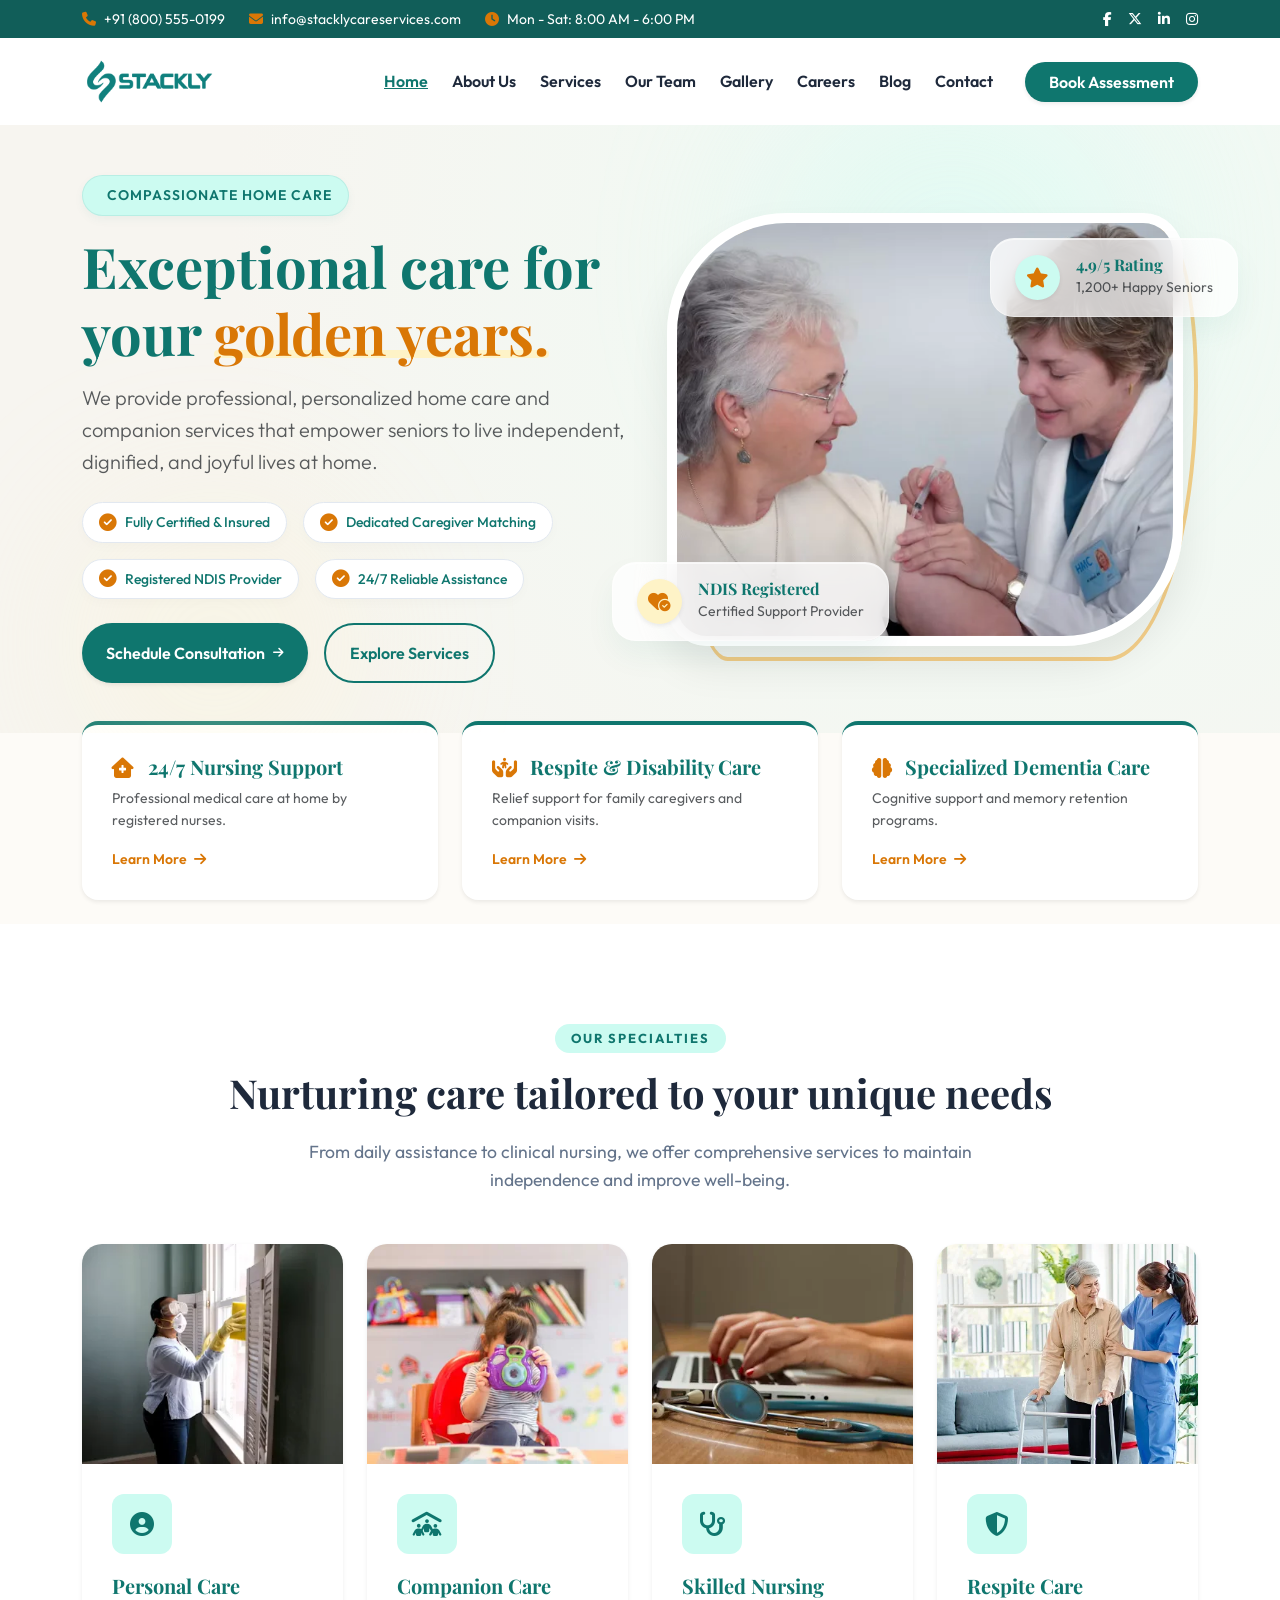
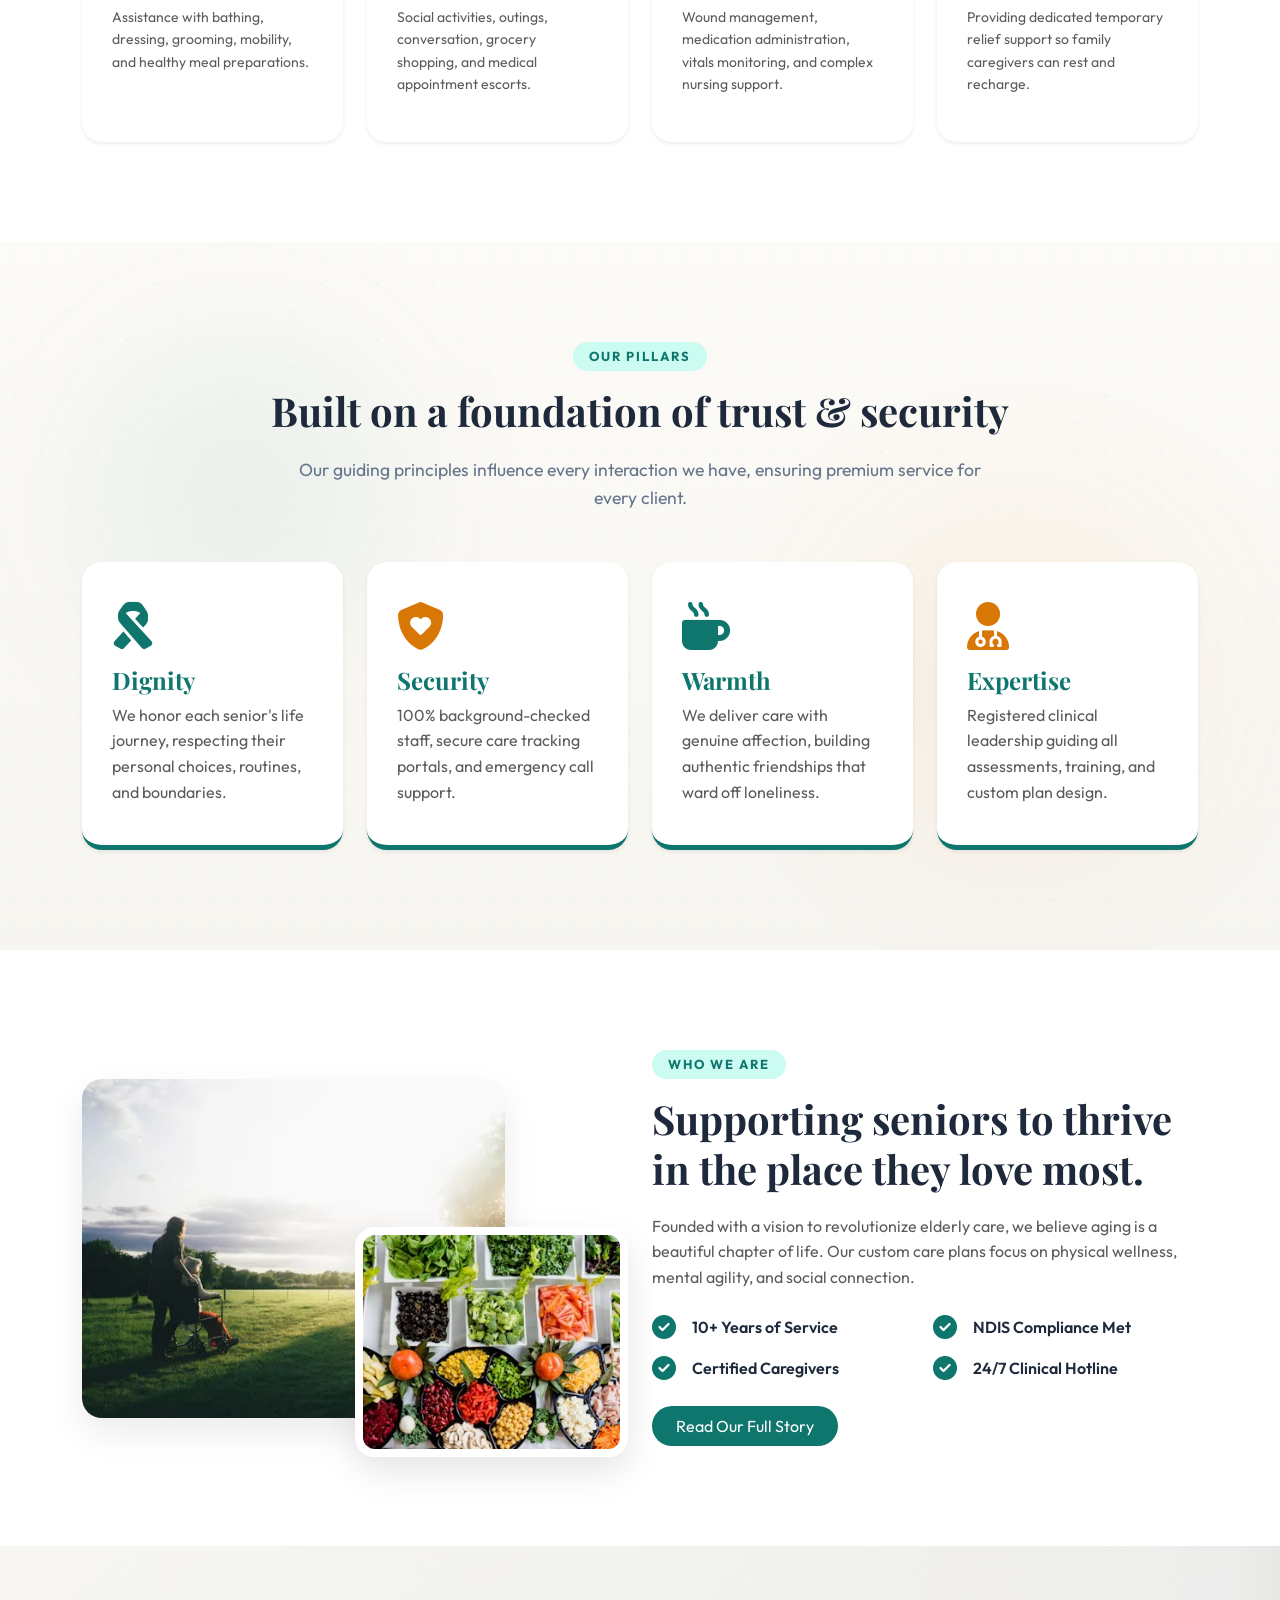
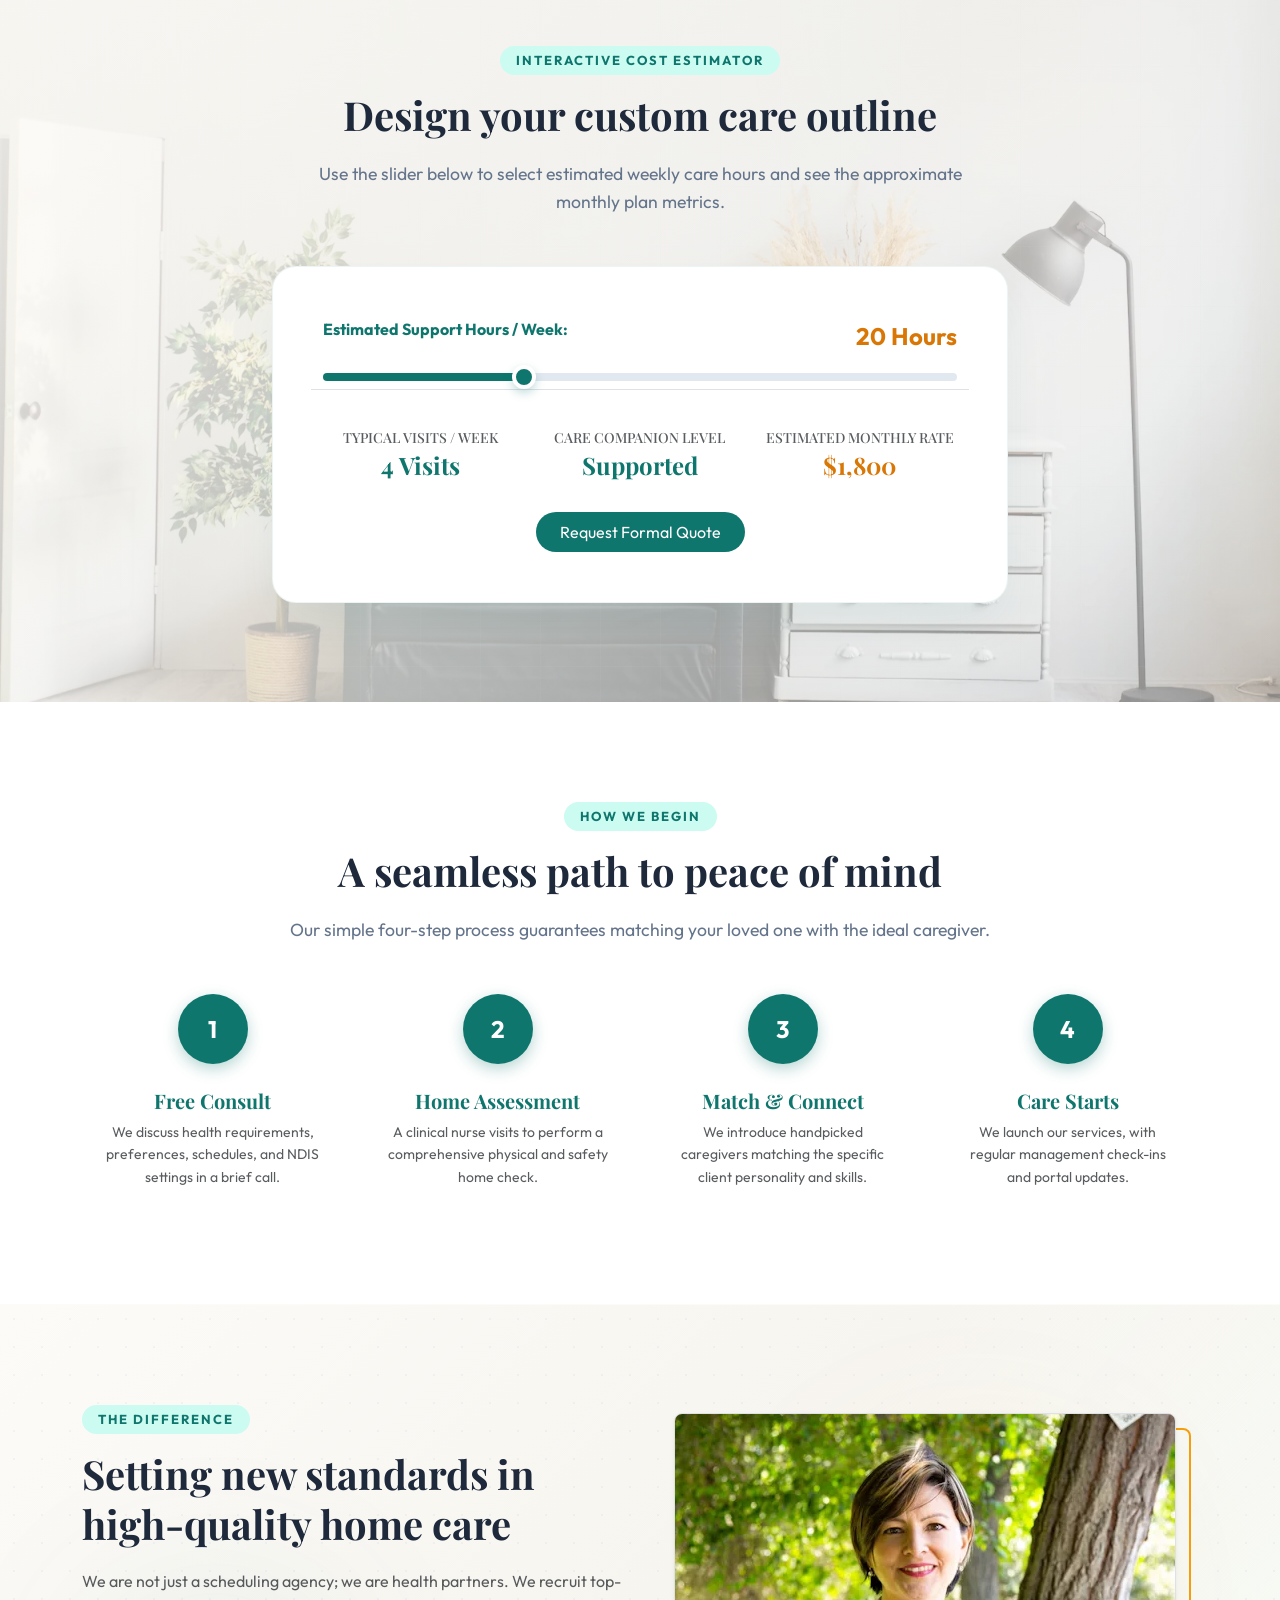
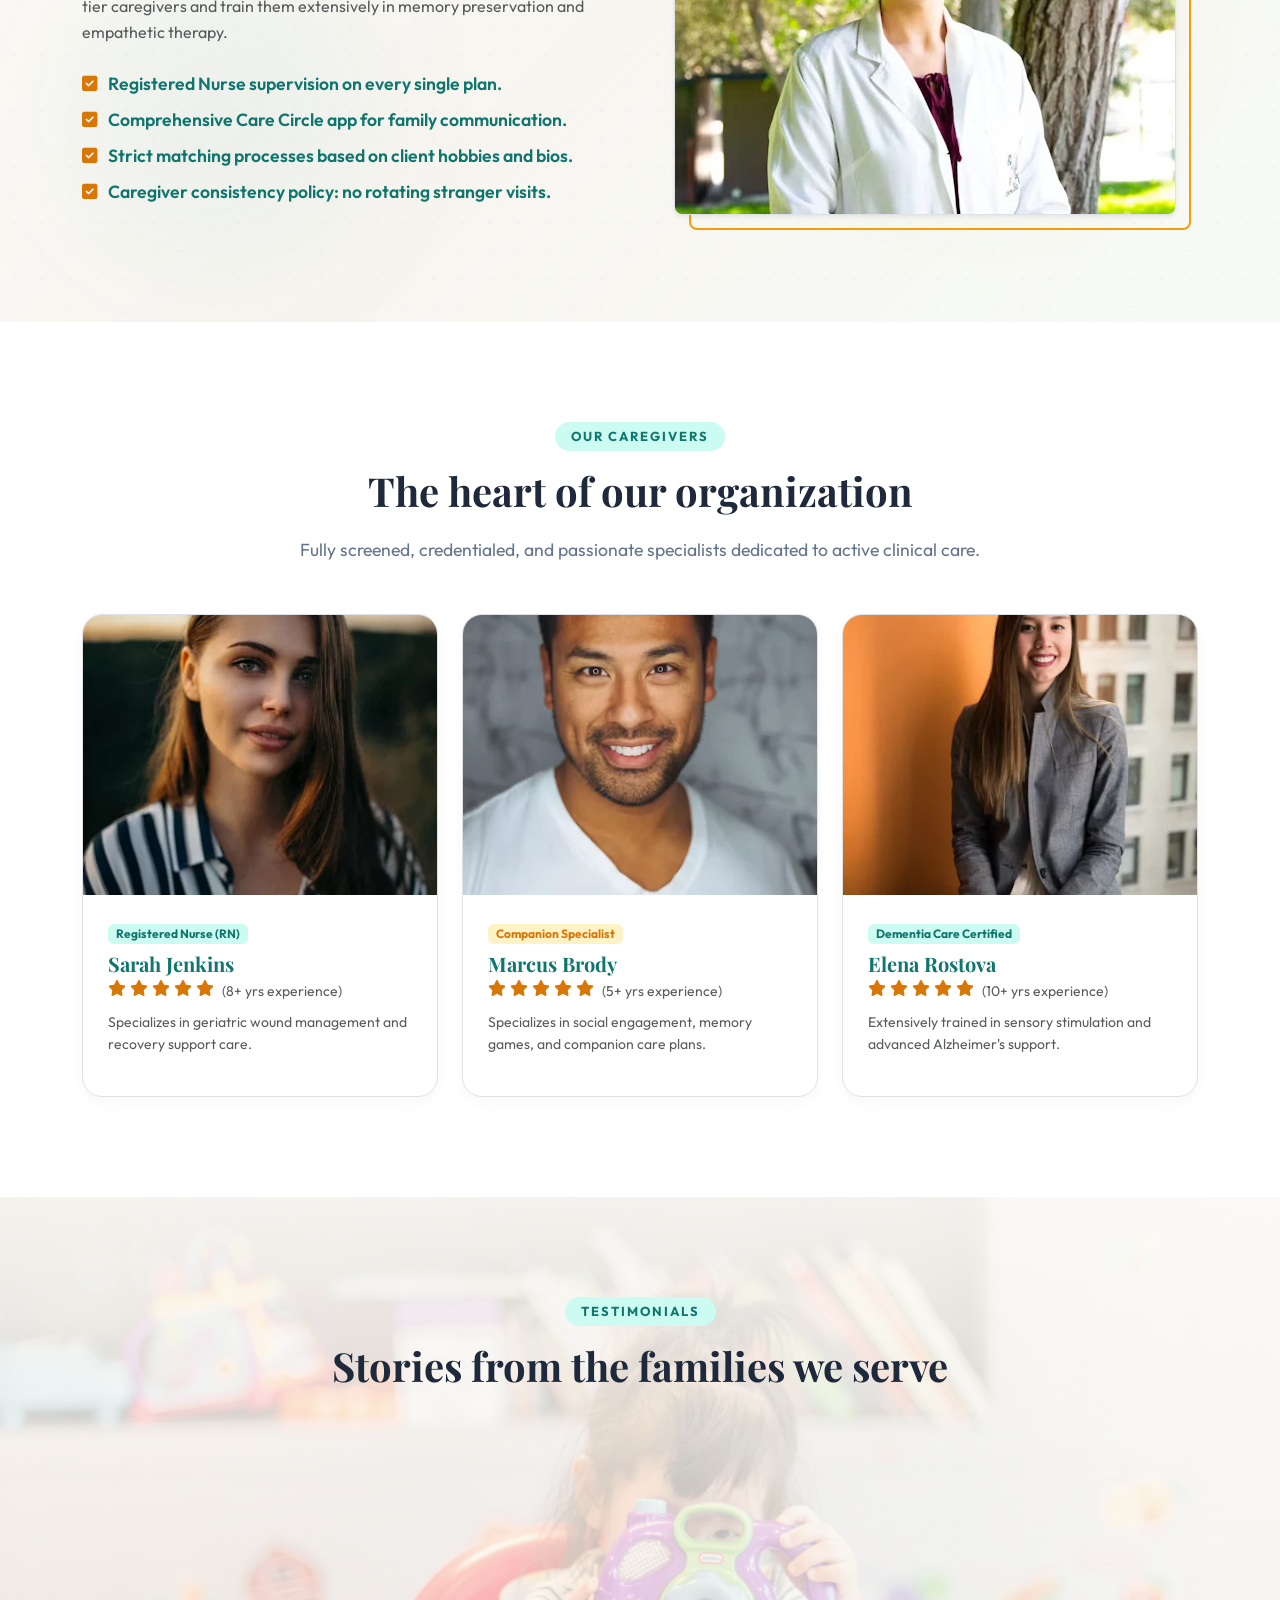
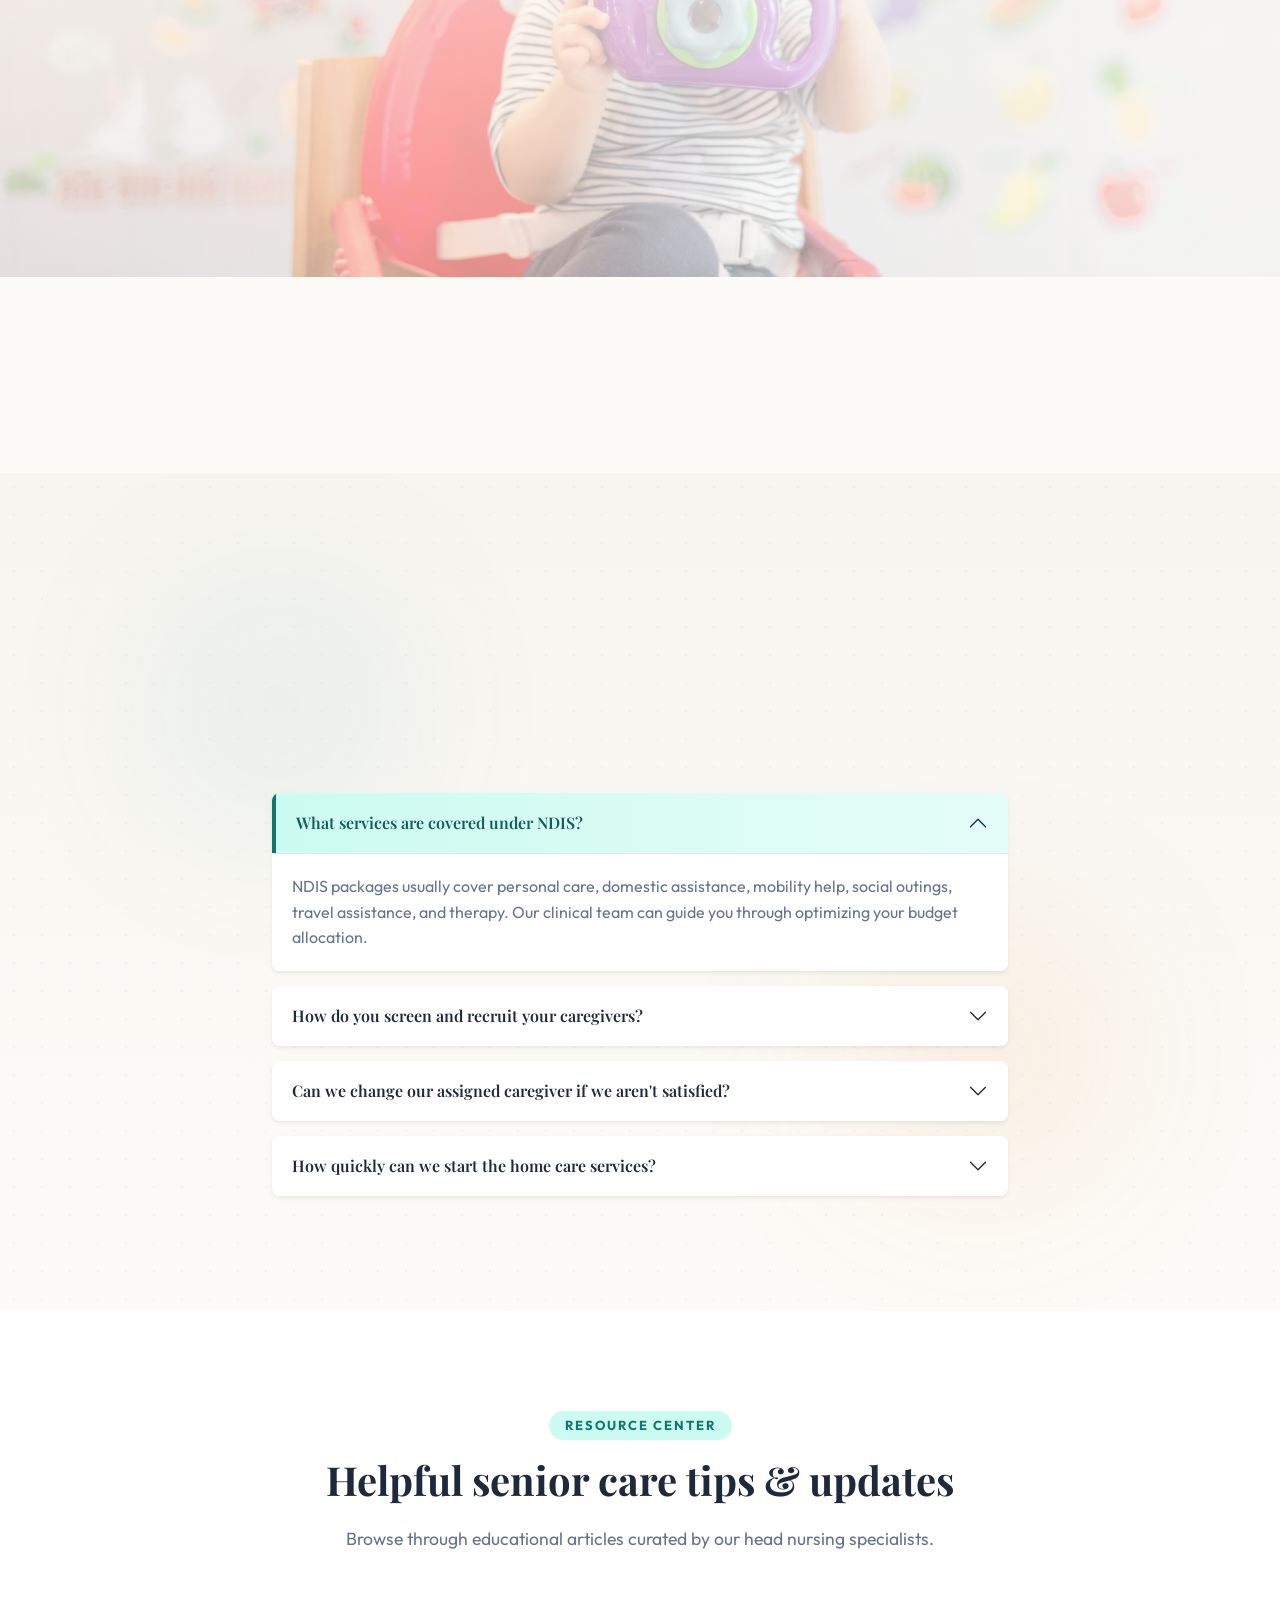
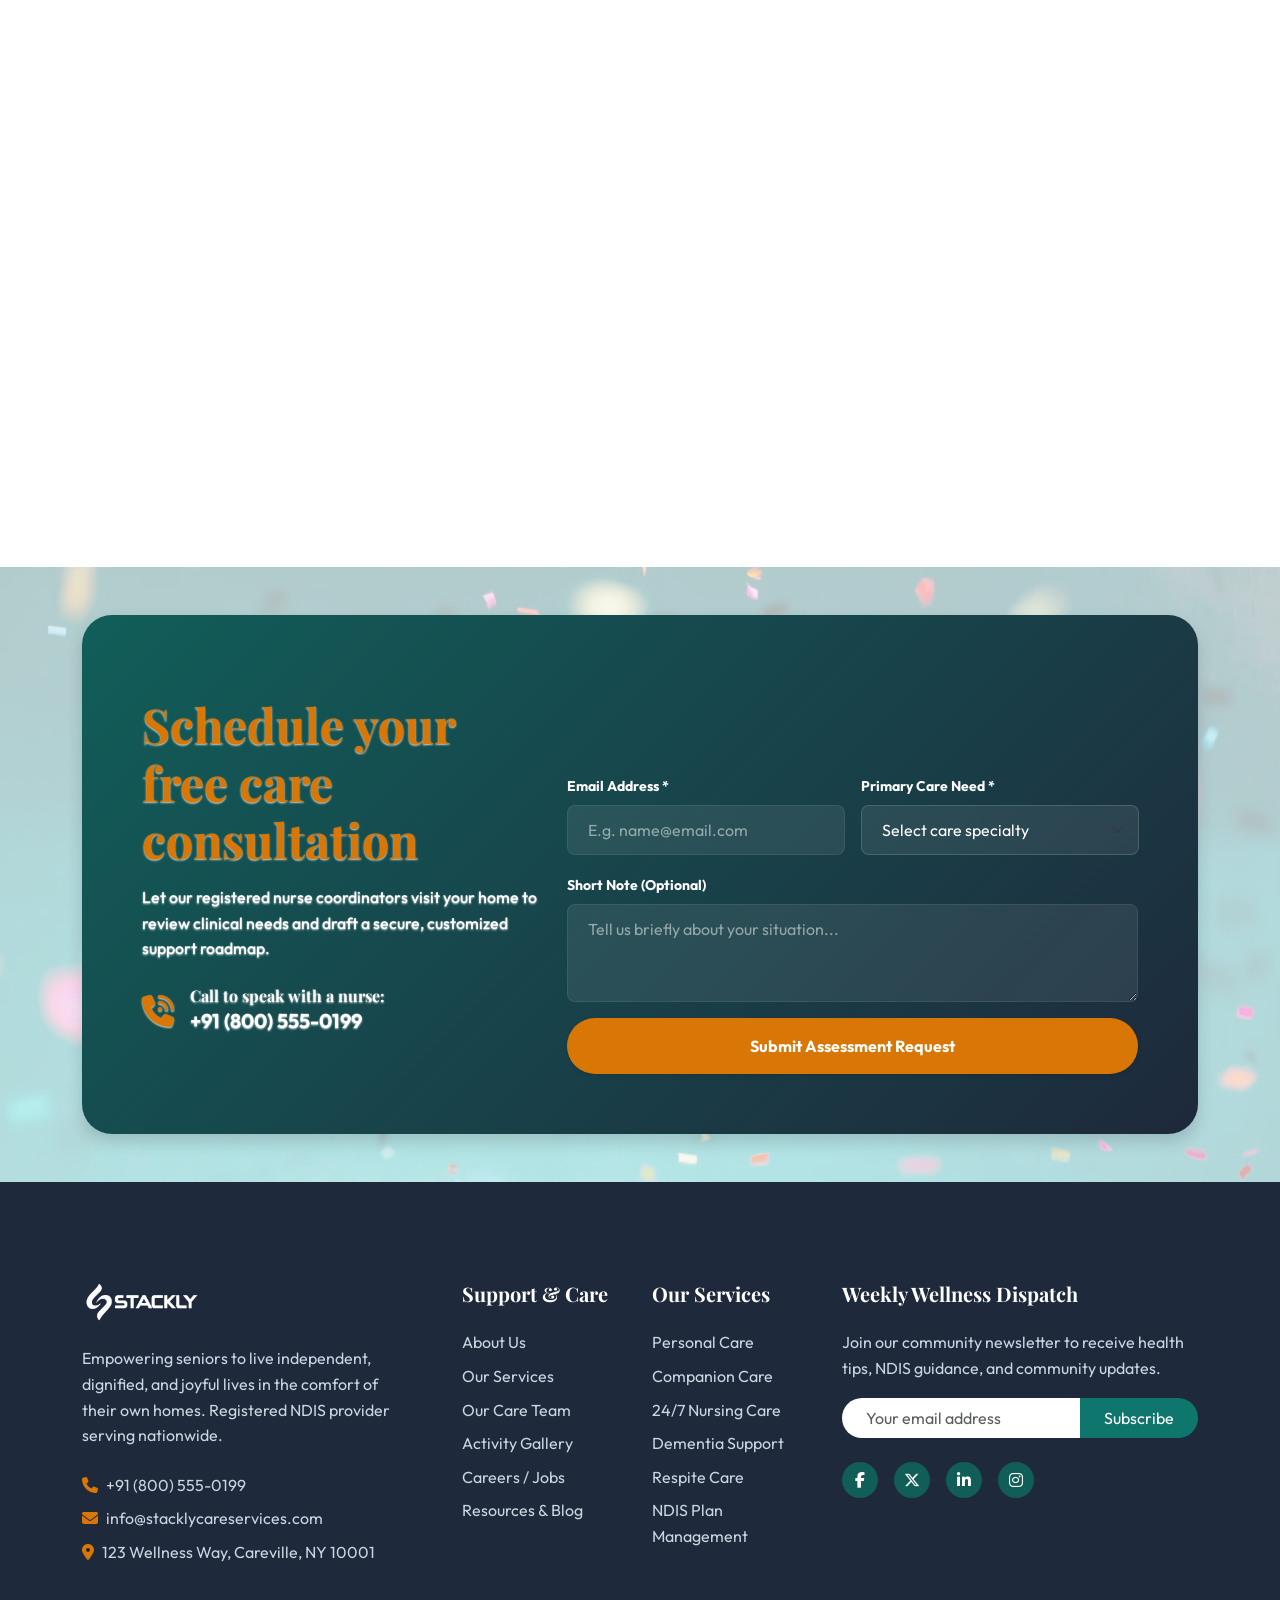
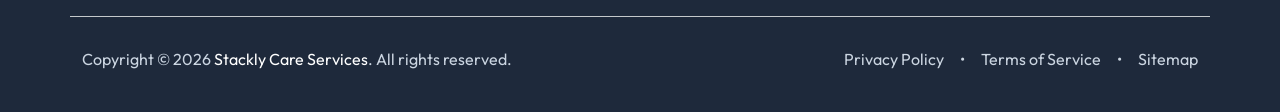
==== commit 455d6e3f: "refactor: home page images optimised" ====
--- a/index.html
+++ b/index.html
@@ -40,6 +40,36 @@
       <!-- Glow background shapes -->
       <div class="preloader-bg-glow glow-1"></div>
       <div class="preloader-bg-glow glow-2"></div>
+      <div class="preloader-bg-glow glow-3"></div>
+
+      <!-- Subtle background grid pattern -->
+      <div class="preloader-bg-pattern"></div>
+
+      <!-- Floating background decorative shapes -->
+      <div class="preloader-decorations">
+        <span class="decor-shape shape-1"
+          ><i class="fa-solid fa-heart"></i
+        ></span>
+        <span class="decor-shape shape-2"
+          ><i class="fa-solid fa-hand-holding-heart"></i
+        ></span>
+        <span class="decor-shape shape-3"><i class="fa-solid fa-spa"></i></span>
+        <span class="decor-shape shape-4"
+          ><i class="fa-solid fa-house-medical"></i
+        ></span>
+        <span class="decor-shape shape-5"
+          ><i class="fa-solid fa-heart"></i
+        ></span>
+        <span class="decor-shape shape-6"
+          ><i class="fa-solid fa-handshake-angle"></i
+        ></span>
+        <span class="decor-shape shape-7"
+          ><i class="fa-solid fa-user-doctor"></i
+        ></span>
+        <span class="decor-shape shape-8"
+          ><i class="fa-solid fa-circle-h"></i
+        ></span>
+      </div>
 
       <div class="preloader-content">
         <!-- Circular Graphic Loader -->
@@ -137,6 +167,12 @@
                   >
                     <i class="fa-solid fa-circle-check text-accent"></i>
                     Registered NDIS Provider
+                  </span>
+                  <span
+                    class="d-flex align-items-center gap-2 text-teal fw-medium small"
+                  >
+                    <i class="fa-solid fa-circle-check text-accent"></i>
+                    24/7 Reliable Assistance
                   </span>
                 </div>
 
@@ -374,7 +410,31 @@
       </section>
 
       <!-- 4. Core Values / Pillars -->
-      <section class="values-section py-100 bg-warm">
+      <section
+        class="values-section py-100 values-section-premium premium-bg-container"
+      >
+        <!-- Premium Floating Background Elements -->
+        <div
+          class="glow-orb glow-orb-teal"
+          style="
+            top: 10%;
+            left: 5%;
+            width: 350px;
+            height: 350px;
+            animation: floatSlow1 14s ease-in-out infinite;
+          "
+        ></div>
+        <div
+          class="glow-orb glow-orb-gold"
+          style="
+            bottom: 10%;
+            right: 5%;
+            width: 400px;
+            height: 400px;
+            animation: floatSlow2 18s ease-in-out infinite;
+          "
+        ></div>
+        <div class="bg-dot-pattern"></div>
         <div class="container text-center">
           <span class="section-tag">OUR PILLARS</span>
           <h2 class="section-title">
@@ -437,12 +497,12 @@
             <div class="col-lg-6">
               <div class="about-image-wrapper pe-lg-5 mb-5 mb-lg-0">
                 <img
-                  src="https://images.unsplash.com/photo-1543333995-a78aea2eee50?auto=format&fit=crop&q=80&w=500&h=400"
+                  src="./assets/images/home/home-who-we-are-img1.webp"
                   alt="Caregiver reading with senior"
                   class="img-fluid about-img-1"
                 />
                 <img
-                  src="https://images.unsplash.com/photo-1498837167922-ddd27525d352?auto=format&fit=crop&q=80&w=300&h=250"
+                  src="./assets/images/home/home-who-we-are-img2.webp"
                   alt="Senior smiling"
                   class="img-fluid about-img-2"
                 />
@@ -498,7 +558,30 @@
       </section>
 
       <!-- 6. Interactive Care Needs Calculator -->
-      <section class="calc-section py-100 bg-warm">
+      <section
+        class="calc-section py-100 calc-section-premium premium-bg-container"
+      >
+        <div class="bg-grid-pattern"></div>
+        <div
+          class="glow-orb glow-orb-teal"
+          style="
+            bottom: -10%;
+            left: 20%;
+            width: 350px;
+            height: 350px;
+            animation: floatSlow1 12s ease-in-out infinite;
+          "
+        ></div>
+        <div
+          class="glow-orb glow-orb-gold"
+          style="
+            top: -10%;
+            right: 10%;
+            width: 300px;
+            height: 300px;
+            animation: floatSlow2 15s ease-in-out infinite;
+          "
+        ></div>
         <div class="container">
           <div class="row justify-content-center text-center">
             <div class="col-lg-8">
@@ -509,7 +592,7 @@
                 see the approximate monthly plan metrics.
               </p>
 
-              <div class="calc-container text-start">
+              <div class="calc-container calc-premium-container text-start">
                 <div class="mb-4">
                   <label
                     for="careHours"
@@ -670,7 +753,30 @@
       </section>
 
       <!-- 8. Why We Are Different -->
-      <section class="diff-section py-100 bg-warm">
+      <section
+        class="diff-section py-100 diff-section-premium premium-bg-container"
+      >
+        <div class="bg-dot-pattern"></div>
+        <div
+          class="glow-orb glow-orb-gold"
+          style="
+            top: 20%;
+            right: 10%;
+            width: 350px;
+            height: 350px;
+            animation: floatSlow2 15s ease-in-out infinite;
+          "
+        ></div>
+        <div
+          class="glow-orb glow-orb-teal"
+          style="
+            bottom: 10%;
+            left: 5%;
+            width: 300px;
+            height: 300px;
+            animation: floatSlow1 18s ease-in-out infinite;
+          "
+        ></div>
         <div class="container">
           <div class="row align-items-center">
             <div class="col-lg-6 mb-5 mb-lg-0">
@@ -703,11 +809,13 @@
               </ul>
             </div>
             <div class="col-lg-6 text-center">
-              <img
-                src="https://images.unsplash.com/photo-1559839734-2b71ea197ec2?auto=format&fit=crop&q=80&w=500&h=400"
-                alt="Consulting a nurse"
-                class="img-fluid rounded-3 border shadow-sm"
-              />
+              <div class="diff-image-wrapper">
+                <img
+                  src="./assets/images/home/home-why-we-are-different-img.webp"
+                  alt="Consulting a nurse"
+                  class="img-fluid rounded-3 border shadow-sm"
+                />
+              </div>
             </div>
           </div>
         </div>
@@ -729,7 +837,7 @@
                 <div
                   class="caregiver-img"
                   style="
-                    background-image: url(&quot;https://images.unsplash.com/photo-1544005313-94ddf0286df2?auto=format&fit=crop&q=80&w=400&h=350&quot;);
+                    background-image: url(&quot;./assets/images/home/home-caregiver-card-1.webp&quot;);
                   "
                 ></div>
                 <div class="caregiver-desc">
@@ -757,7 +865,7 @@
                 <div
                   class="caregiver-img"
                   style="
-                    background-image: url(&quot;https://images.unsplash.com/photo-1507003211169-0a1dd7228f2d?auto=format&fit=crop&q=80&w=400&h=350&quot;);
+                    background-image: url(&quot;./assets/images/home/home-caregiver-card-2.webp&quot;);
                   "
                 ></div>
                 <div class="caregiver-desc">
@@ -785,7 +893,7 @@
                 <div
                   class="caregiver-img"
                   style="
-                    background-image: url(&quot;https://images.unsplash.com/photo-1573496359142-b8d87734a5a2?auto=format&fit=crop&q=80&w=400&h=350&quot;);
+                    background-image: url(&quot;./assets/images/home/home-caregiver-card-3.webp&quot;);
                   "
                 ></div>
                 <div class="caregiver-desc">
@@ -813,7 +921,31 @@
       </section>
 
       <!-- 10. Testimonial Slider -->
-      <section class="testimonial-section py-100 bg-warm">
+      <section
+        class="testimonial-section py-100 testimonial-section-premium premium-bg-container"
+      >
+        <div class="testimonial-bg-quote testimonial-quote-left">“</div>
+        <div class="testimonial-bg-quote testimonial-quote-right">”</div>
+        <div
+          class="glow-orb glow-orb-teal"
+          style="
+            top: 15%;
+            right: 15%;
+            width: 350px;
+            height: 350px;
+            animation: floatSlow1 16s ease-in-out infinite;
+          "
+        ></div>
+        <div
+          class="glow-orb glow-orb-gold"
+          style="
+            bottom: 10%;
+            left: 10%;
+            width: 300px;
+            height: 300px;
+            animation: floatSlow2 14s ease-in-out infinite;
+          "
+        ></div>
         <div class="container text-center">
           <span class="section-tag">TESTIMONIALS</span>
           <h2 class="section-title">Stories from the families we serve</h2>
@@ -924,7 +1056,30 @@
       </section>
 
       <!-- 12. FAQ Accordion -->
-      <section class="faq-section py-100 bg-warm">
+      <section
+        class="faq-section py-100 faq-section-premium premium-bg-container"
+      >
+        <div class="bg-dot-pattern"></div>
+        <div
+          class="glow-orb glow-orb-teal"
+          style="
+            top: 10%;
+            left: 10%;
+            width: 300px;
+            height: 300px;
+            animation: floatSlow1 15s ease-in-out infinite;
+          "
+        ></div>
+        <div
+          class="glow-orb glow-orb-gold"
+          style="
+            bottom: 10%;
+            right: 10%;
+            width: 350px;
+            height: 350px;
+            animation: floatSlow2 20s ease-in-out infinite;
+          "
+        ></div>
         <div class="container">
           <div class="row justify-content-center text-center">
             <div class="col-lg-8">
@@ -1067,7 +1222,7 @@
                 <div
                   class="blog-card-img"
                   style="
-                    background-image: url(&quot;https://images.unsplash.com/photo-1506126613408-eca07ce68773?auto=format&fit=crop&q=80&w=400&h=300&quot;);
+                    background-image: url(&quot;./assets/images/home/home-blog-card-img-1.webp&quot;);
                   "
                 ></div>
                 <div class="blog-card-body">
@@ -1098,7 +1253,7 @@
                 <div
                   class="blog-card-img"
                   style="
-                    background-image: url(&quot;https://images.unsplash.com/photo-1490111718993-d98654ce6cf7?auto=format&fit=crop&q=80&w=400&h=300&quot;);
+                    background-image: url(&quot;./assets/images/home/home-blog-card-img-2.webp&quot;);
                   "
                 ></div>
                 <div class="blog-card-body">
@@ -1129,7 +1284,7 @@
                 <div
                   class="blog-card-img"
                   style="
-                    background-image: url(&quot;https://images.unsplash.com/photo-1517841905240-472988babdf9?auto=format&fit=crop&q=80&w=400&h=300&quot;);
+                    background-image: url(&quot;./assets/images/home/home-blog-card-img-3.webp&quot;);
                   "
                 ></div>
                 <div class="blog-card-body">
@@ -1163,14 +1318,14 @@
       <section
         class="booking-section py-5 bg-warm has-bg-img"
         style="
-          background-image: url(&quot;https://images.unsplash.com/photo-1513151233558-d860c5398176?auto=format&fit=crop&q=80&w=1600&quot;);
+          background-image: url(&quot;./assets/images/home/home-booking-section-bg.webp&quot;);
         "
       >
         <div class="container">
           <div class="consultation-form-box shadow">
             <div class="row align-items-center">
               <div class="col-lg-5 mb-5 mb-lg-0 text-shadow-sm">
-                <h2 class="display-5 fw-bold mb-3 font-secondary text-teal">
+                <h2 class="display-5 fw-bold mb-3 font-secondary text-accent">
                   Schedule your free care consultation
                 </h2>
                 <p class="text-slate mb-4 fw-medium">
--- a/assets/css/styles.css
+++ b/assets/css/styles.css
@@ -61,7 +61,7 @@
   left: 0;
   width: 100%;
   height: 100%;
-  background-color: var(--bg-cream);
+  background: radial-gradient(circle at 50% 50%, #faf8f5, #f2ece0);
   display: flex;
   align-items: center;
   justify-content: center;
@@ -84,44 +84,206 @@
   position: absolute;
   border-radius: 50%;
   filter: blur(100px);
-  opacity: 0.45;
   pointer-events: none;
   z-index: 0;
-  animation: glowFloat 10s ease-in-out infinite;
 }
 .preloader-bg-glow.glow-1 {
-  top: 10%;
+  top: -10%;
+  left: -10%;
+  width: 50vw;
+  height: 50vw;
+  background: radial-gradient(
+    circle,
+    rgba(15, 118, 110, 0.2) 0%,
+    rgba(15, 118, 110, 0) 70%
+  );
+  animation: glowFloat1 18s ease-in-out infinite;
+}
+.preloader-bg-glow.glow-2 {
+  bottom: -10%;
+  right: -10%;
+  width: 45vw;
+  height: 45vw;
+  background: radial-gradient(
+    circle,
+    rgba(217, 119, 6, 0.15) 0%,
+    rgba(217, 119, 6, 0) 70%
+  );
+  animation: glowFloat2 22s ease-in-out infinite;
+}
+.preloader-bg-glow.glow-3 {
+  top: 40%;
+  left: 30%;
+  width: 35vw;
+  height: 35vw;
+  background: radial-gradient(
+    circle,
+    rgba(13, 148, 136, 0.12) 0%,
+    rgba(13, 148, 136, 0) 70%
+  );
+  animation: glowFloat3 15s ease-in-out infinite;
+}
+
+/* Subtle Dotted Pattern Overlay */
+.preloader-bg-pattern {
+  position: absolute;
+  top: 0;
+  left: 0;
+  width: 100%;
+  height: 100%;
+  background-image: radial-gradient(
+    rgba(15, 118, 110, 0.05) 1.5px,
+    transparent 1.5px
+  );
+  background-size: 28px 28px;
+  pointer-events: none;
+  z-index: 1;
+  opacity: 0.8;
+}
+
+/* Floating Care Elements Container & Styles */
+.preloader-decorations {
+  position: absolute;
+  top: 0;
+  left: 0;
+  width: 100%;
+  height: 100%;
+  pointer-events: none;
+  z-index: 1;
+  overflow: hidden;
+}
+
+.decor-shape {
+  position: absolute;
+  bottom: -50px;
+  color: var(--primary-teal);
+  opacity: 0;
+  font-size: 1.25rem;
+  animation: floatingDecor 12s linear infinite;
+  filter: drop-shadow(0 2px 5px rgba(0, 0, 0, 0.02));
+}
+
+.decor-shape.shape-1 {
   left: 10%;
-  width: 350px;
-  height: 350px;
-  background-color: rgba(15, 118, 110, 0.15);
-}
-.preloader-bg-glow.glow-2 {
-  bottom: 10%;
-  right: 10%;
-  width: 300px;
-  height: 300px;
-  background-color: rgba(217, 119, 6, 0.12);
-}
-
-@keyframes glowFloat {
+  font-size: 1.5rem;
+  animation-delay: 0s;
+  animation-duration: 14s;
+  opacity: 0.15;
+}
+.decor-shape.shape-2 {
+  left: 25%;
+  font-size: 1.8rem;
+  animation-delay: 2s;
+  animation-duration: 18s;
+  opacity: 0.12;
+}
+.decor-shape.shape-3 {
+  left: 40%;
+  font-size: 1.2rem;
+  animation-delay: 5s;
+  animation-duration: 15s;
+  opacity: 0.18;
+}
+.decor-shape.shape-4 {
+  left: 60%;
+  font-size: 2.2rem;
+  animation-delay: 1s;
+  animation-duration: 20s;
+  opacity: 0.1;
+}
+.decor-shape.shape-5 {
+  left: 75%;
+  font-size: 1.4rem;
+  animation-delay: 3s;
+  animation-duration: 16s;
+  opacity: 0.16;
+}
+.decor-shape.shape-6 {
+  left: 88%;
+  font-size: 1.7rem;
+  animation-delay: 7s;
+  animation-duration: 13s;
+  opacity: 0.14;
+}
+.decor-shape.shape-7 {
+  left: 15%;
+  font-size: 1.3rem;
+  animation-delay: 8s;
+  animation-duration: 17s;
+  opacity: 0.15;
+}
+.decor-shape.shape-8 {
+  left: 70%;
+  font-size: 1.6rem;
+  animation-delay: 10s;
+  animation-duration: 19s;
+  opacity: 0.13;
+}
+
+@keyframes floatingDecor {
+  0% {
+    transform: translateY(0) rotate(0deg) scale(0.8);
+    opacity: 0;
+  }
+  15% {
+    opacity: 0.35;
+  }
+  85% {
+    opacity: 0.35;
+  }
+  100% {
+    transform: translateY(-110vh) rotate(360deg) scale(1.1);
+    opacity: 0;
+  }
+}
+
+@keyframes glowFloat1 {
   0%,
   100% {
     transform: translate(0, 0) scale(1);
   }
   50% {
-    transform: translate(40px, -40px) scale(1.1);
+    transform: translate(50px, 40px) scale(1.1);
+  }
+}
+@keyframes glowFloat2 {
+  0%,
+  100% {
+    transform: translate(0, 0) scale(1);
+  }
+  50% {
+    transform: translate(-60px, -30px) scale(1.08);
+  }
+}
+@keyframes glowFloat3 {
+  0%,
+  100% {
+    transform: translate(0, 0) scale(1);
+  }
+  50% {
+    transform: translate(30px, -50px) scale(1.15);
   }
 }
 
 .preloader-content {
   position: relative;
-  z-index: 1;
+  z-index: 2;
   text-align: center;
-  max-width: 450px;
+  width: calc(100% - 40px);
+  max-width: 480px;
   display: flex;
   flex-direction: column;
   align-items: center;
+  background: rgba(253, 251, 247, 0.7);
+  backdrop-filter: blur(20px);
+  -webkit-backdrop-filter: blur(20px);
+  border: 1px solid rgba(255, 255, 255, 0.6);
+  border-radius: 28px;
+  padding: 45px 35px;
+  box-shadow:
+    0 30px 60px rgba(15, 118, 110, 0.08),
+    0 10px 20px rgba(0, 0, 0, 0.02),
+    inset 0 1px 0 rgba(255, 255, 255, 0.8);
 }
 
 /* Circular Graphic Loader */
@@ -408,6 +570,7 @@
 .navbar-nav .nav-link:hover,
 .navbar-nav .nav-link.active {
   color: var(--primary-teal) !important;
+  text-decoration: underline;
 }
 
 /* Shared Breadcrumb Subpage Banner */
@@ -1228,3 +1391,546 @@
 .has-bg-img .text-shadow-sm {
   text-shadow: 0 1px 2px rgba(255, 255, 255, 0.8);
 }
+
+/* ==========================================
+   Scroll Reveal Animations
+   ========================================== */
+.reveal-fade-in,
+.reveal-fade-up,
+.reveal-fade-down,
+.reveal-fade-left,
+.reveal-fade-right,
+.reveal-zoom-in,
+.reveal-zoom-out {
+  opacity: 0;
+  transition: all 0.9s cubic-bezier(0.16, 1, 0.3, 1);
+  will-change: transform, opacity;
+}
+
+.reveal-fade-up {
+  transform: translateY(40px);
+}
+.reveal-fade-down {
+  transform: translateY(-40px);
+}
+.reveal-fade-left {
+  transform: translateX(-40px);
+}
+.reveal-fade-right {
+  transform: translateX(40px);
+}
+.reveal-zoom-in {
+  transform: scale(0.94);
+}
+.reveal-zoom-out {
+  transform: scale(1.06);
+}
+
+/* Visible State class applied via Intersection Observer */
+.reveal-fade-in.is-visible,
+.reveal-fade-up.is-visible,
+.reveal-fade-down.is-visible,
+.reveal-fade-left.is-visible,
+.reveal-fade-right.is-visible,
+.reveal-zoom-in.is-visible,
+.reveal-zoom-out.is-visible {
+  opacity: 1;
+  transform: translate(0) scale(1);
+}
+
+/* Scroll Animation Delay Classes */
+.delay-50 {
+  transition-delay: 0.05s;
+}
+.delay-100 {
+  transition-delay: 0.1s;
+}
+.delay-150 {
+  transition-delay: 0.15s;
+}
+.delay-200 {
+  transition-delay: 0.2s;
+}
+.delay-250 {
+  transition-delay: 0.25s;
+}
+.delay-300 {
+  transition-delay: 0.3s;
+}
+.delay-350 {
+  transition-delay: 0.35s;
+}
+.delay-400 {
+  transition-delay: 0.4s;
+}
+.delay-450 {
+  transition-delay: 0.45s;
+}
+.delay-500 {
+  transition-delay: 0.5s;
+}
+.delay-600 {
+  transition-delay: 0.6s;
+}
+.delay-700 {
+  transition-delay: 0.7s;
+}
+.delay-800 {
+  transition-delay: 0.8s;
+}
+
+/* Animation duration modifiers */
+.duration-fast {
+  transition-duration: 0.5s;
+}
+.duration-slow {
+  transition-duration: 1.4s;
+}
+
+/* ==========================================
+   Premium Hover Transitions & Effects
+   ========================================== */
+
+/* 1. Global Interactive Card Lifters */
+.quick-bar-card,
+.service-card,
+.value-card,
+.process-step-card,
+.caregiver-card,
+.testimonial-card,
+.news-card,
+.faq-item,
+.founder-card,
+.standards-card,
+.board-card,
+.culture-card,
+.benefit-card,
+.job-card,
+.location-card,
+.case-study-card,
+.scrapbook-item,
+.team-member-card,
+.auth-card,
+.blog-card,
+.portfolio-item,
+.gallery-item-card {
+  transition:
+    transform 0.45s cubic-bezier(0.16, 1, 0.3, 1),
+    box-shadow 0.45s cubic-bezier(0.16, 1, 0.3, 1),
+    border-color 0.45s cubic-bezier(0.16, 1, 0.3, 1),
+    background-color 0.45s cubic-bezier(0.16, 1, 0.3, 1);
+}
+
+.quick-bar-card:hover,
+.service-card:hover,
+.value-card:hover,
+.process-step-card:hover,
+.caregiver-card:hover,
+.testimonial-card:hover,
+.news-card:hover,
+.faq-item:hover,
+.founder-card:hover,
+.standards-card:hover,
+.board-card:hover,
+.culture-card:hover,
+.benefit-card:hover,
+.job-card:hover,
+.location-card:hover,
+.case-study-card:hover,
+.scrapbook-item:hover,
+.team-member-card:hover,
+.auth-card:hover,
+.blog-card:hover,
+.portfolio-item:hover,
+.gallery-item-card:hover {
+  transform: translateY(-8px);
+  box-shadow:
+    0 20px 40px rgba(15, 118, 110, 0.08),
+    0 5px 15px rgba(0, 0, 0, 0.03) !important;
+  border-color: rgba(15, 118, 110, 0.3) !important;
+}
+
+/* 2. Premium Button Interactions */
+.btn-teal,
+.btn-accent,
+.btn-outline-teal,
+.gallery-filter-btn,
+.btn-auth-submit,
+button[type="submit"] {
+  transition:
+    transform 0.3s cubic-bezier(0.16, 1, 0.3, 1),
+    box-shadow 0.3s cubic-bezier(0.16, 1, 0.3, 1),
+    background-color 0.3s cubic-bezier(0.16, 1, 0.3, 1),
+    border-color 0.3s cubic-bezier(0.16, 1, 0.3, 1),
+    color 0.3s cubic-bezier(0.16, 1, 0.3, 1);
+  position: relative;
+  overflow: hidden;
+}
+
+.btn-teal:hover,
+.btn-accent:hover,
+.btn-outline-teal:hover,
+.gallery-filter-btn:hover,
+.btn-auth-submit:hover,
+button[type="submit"]:hover {
+  transform: translateY(-2px);
+  box-shadow: 0 8px 20px rgba(15, 118, 110, 0.2);
+}
+
+.btn-accent:hover {
+  box-shadow: 0 8px 20px rgba(217, 119, 6, 0.25);
+}
+
+.btn-teal:active,
+.btn-accent:active,
+.btn-outline-teal:active,
+.gallery-filter-btn:active,
+.btn-auth-submit:active,
+button[type="submit"]:active {
+  transform: translateY(1px) scale(0.98);
+}
+
+/* Subtle Icon slide-out effect in buttons */
+.btn-teal i,
+.btn-accent i,
+.btn-outline-teal i,
+.btn-auth-submit i {
+  transition: transform 0.3s ease;
+}
+
+.btn-teal:hover i,
+.btn-accent:hover i,
+.btn-outline-teal:hover i,
+.btn-auth-submit:hover i {
+  transform: translateX(4px);
+}
+
+/* 3. Image Zoom Wrapper & Card Image Hover Zoom */
+.img-hover-zoom {
+  overflow: hidden;
+  position: relative;
+  border-radius: 12px;
+  box-shadow: 0 4px 15px rgba(0, 0, 0, 0.04);
+  transition:
+    transform 0.4s ease,
+    box-shadow 0.4s ease;
+  will-change: transform;
+}
+
+.img-hover-zoom img {
+  transition: transform 0.6s cubic-bezier(0.16, 1, 0.3, 1) !important;
+  width: 100%;
+  height: 100%;
+  object-fit: cover;
+  display: block;
+}
+
+.img-hover-zoom:hover {
+  transform: translateY(-4px);
+  box-shadow: 0 15px 30px rgba(15, 118, 110, 0.12);
+}
+
+.img-hover-zoom:hover img {
+  transform: scale(1.08);
+}
+
+/* Automatic Image zoom inside cards */
+.service-card-img,
+.caregiver-img-box,
+.news-card-img,
+.founder-img-box,
+.board-img-box,
+.culture-img-box,
+.benefit-icon-box,
+.case-study-img,
+.scrapbook-img-box,
+.team-member-img-box,
+.auth-image-side,
+.gallery-overlay-img {
+  overflow: hidden;
+}
+
+.service-card:hover .service-card-img img,
+.caregiver-card:hover .caregiver-img-box img,
+.news-card:hover .news-card-img img,
+.founder-card:hover .founder-img-box img,
+.board-card:hover .board-img-box img,
+.culture-card:hover .culture-img-box img,
+.case-study-card:hover .case-study-img img,
+.scrapbook-item:hover .scrapbook-img-box img,
+.team-member-card:hover .team-member-img-box img,
+.gallery-item-card:hover img {
+  transform: scale(1.06);
+}
+
+.service-card-img img,
+.caregiver-img-box img,
+.news-card-img img,
+.founder-img-box img,
+.board-img-box img,
+.culture-img-box img,
+.case-study-img img,
+.scrapbook-img-box img,
+.team-member-img-box img,
+.gallery-item-card img {
+  transition: transform 0.6s cubic-bezier(0.16, 1, 0.3, 1) !important;
+}
+
+/* ==========================================
+   Premium Background Enhancements
+   ========================================== */
+
+/* Keyframe Animations */
+@keyframes floatSlow1 {
+  0% {
+    transform: translate(0, 0) scale(1);
+  }
+  50% {
+    transform: translate(3%, 5%) scale(1.05);
+  }
+  100% {
+    transform: translate(0, 0) scale(1);
+  }
+}
+
+@keyframes floatSlow2 {
+  0% {
+    transform: translate(0, 0) scale(1);
+  }
+  50% {
+    transform: translate(-3%, -5%) scale(1.08);
+  }
+  100% {
+    transform: translate(0, 0) scale(1);
+  }
+}
+
+@keyframes pulseSubtle {
+  0% {
+    opacity: 0.15;
+  }
+  50% {
+    opacity: 0.25;
+  }
+  100% {
+    opacity: 0.15;
+  }
+}
+
+/* Common Background Pattern & Shape styles */
+.premium-bg-container {
+  position: relative;
+  overflow: hidden;
+}
+
+.premium-bg-container > .container {
+  position: relative;
+  z-index: 5;
+}
+
+.glow-orb {
+  position: absolute;
+  border-radius: 50%;
+  filter: blur(100px);
+  pointer-events: none;
+  z-index: 1;
+  opacity: 0.18;
+}
+
+.glow-orb-teal {
+  background: radial-gradient(circle, var(--primary-teal) 0%, transparent 70%);
+}
+
+.glow-orb-gold {
+  background: radial-gradient(circle, var(--accent-gold) 0%, transparent 70%);
+}
+
+.bg-dot-pattern {
+  position: absolute;
+  inset: 0;
+  background-image: radial-gradient(
+    var(--text-muted-light) 1px,
+    transparent 1px
+  );
+  background-size: 28px 28px;
+  opacity: 0.22;
+  z-index: 2;
+  pointer-events: none;
+}
+
+.bg-grid-pattern {
+  position: absolute;
+  inset: 0;
+  background-size: 60px 60px;
+  background-image:
+    linear-gradient(to right, rgba(148, 163, 184, 0.05) 1px, transparent 1px),
+    linear-gradient(to bottom, rgba(148, 163, 184, 0.05) 1px, transparent 1px);
+  z-index: 2;
+  pointer-events: none;
+}
+
+/* --- Section 4: Core Values / Pillars --- */
+.values-section-premium {
+  background: linear-gradient(180deg, var(--bg-cream) 0%, var(--bg-warm) 100%);
+}
+
+.values-section-premium .value-card {
+  transition:
+    transform 0.4s cubic-bezier(0.16, 1, 0.3, 1),
+    box-shadow 0.4s cubic-bezier(0.16, 1, 0.3, 1),
+    border-color 0.4s ease;
+  z-index: 3;
+}
+
+.values-section-premium .value-card:hover {
+  transform: translateY(-8px);
+  box-shadow: 0 20px 40px rgba(15, 118, 110, 0.08) !important;
+  border-bottom-color: var(--primary-teal-light) !important;
+}
+
+/* --- Section 6: Interactive Calculator --- */
+.calc-section-premium {
+  background-image: url("../images/home/home-interactive-calculator-bg-image.webp");
+  background-size: cover;
+  background-position: center;
+  background-repeat: no-repeat;
+  background-attachment: scroll;
+}
+
+.calc-section-premium::before {
+  content: "";
+  position: absolute;
+  inset: 0;
+  background: linear-gradient(
+    135deg,
+    rgba(253, 251, 247, 0.94) 0%,
+    rgba(247, 245, 240, 0.545) 100%
+  );
+  z-index: 3;
+}
+
+.calc-premium-container {
+  border: 1px solid rgba(15, 118, 110, 0.08);
+  box-shadow: 0 25px 50px -12px rgba(15, 118, 110, 0.08) !important;
+  transition:
+    transform 0.4s ease,
+    box-shadow 0.4s ease;
+}
+
+.calc-premium-container:hover {
+  box-shadow: 0 30px 60px -10px rgba(15, 118, 110, 0.12) !important;
+}
+
+/* --- Section 8: Why We Are Different --- */
+.diff-section-premium {
+  background: linear-gradient(
+    135deg,
+    var(--bg-cream) 0%,
+    var(--bg-warm) 50%,
+    rgba(204, 251, 241, 0.12) 100%
+  );
+}
+
+.diff-image-wrapper {
+  position: relative;
+  display: inline-block;
+  z-index: 2;
+}
+
+.diff-image-wrapper img {
+  position: relative;
+  z-index: 2;
+  transition: transform 0.4s cubic-bezier(0.16, 1, 0.3, 1);
+}
+
+.diff-image-wrapper::after {
+  content: "";
+  position: absolute;
+  top: 15px;
+  left: 15px;
+  right: -15px;
+  bottom: -15px;
+  border: 2px solid var(--accent-gold-light);
+  border-radius: var(--bs-border-radius-lg, 12px);
+  z-index: 1;
+  pointer-events: none;
+  transition:
+    transform 0.4s cubic-bezier(0.16, 1, 0.3, 1),
+    border-color 0.4s ease;
+}
+
+.diff-image-wrapper:hover img {
+  transform: translate(-5px, -5px);
+}
+
+.diff-image-wrapper:hover::after {
+  transform: translate(5px, 5px);
+  border-color: var(--primary-teal);
+}
+
+/* --- Section 10: Testimonials --- */
+.testimonial-section-premium {
+  background-image: url("../images/home/home-testimonial-bg-image.webp");
+  background-size: cover;
+  background-position: center;
+  background-repeat: no-repeat;
+}
+
+.testimonial-section-premium::before {
+  content: "";
+  position: absolute;
+  inset: 0;
+  background: linear-gradient(
+    180deg,
+    rgba(253, 251, 247, 0.94) 0%,
+    rgba(247, 245, 240, 0.579) 100%
+  );
+  z-index: 3;
+}
+
+.testimonial-bg-quote {
+  font-family: "Playfair Display", serif;
+  font-weight: 900;
+  font-size: 15rem;
+  line-height: 1;
+  position: absolute;
+  color: var(--primary-teal-xlight);
+  opacity: 0.12;
+  z-index: 1;
+  pointer-events: none;
+}
+
+.testimonial-quote-left {
+  top: -20px;
+  left: 5%;
+}
+
+.testimonial-quote-right {
+  bottom: -100px;
+  right: 5%;
+}
+
+/* --- Section 12: FAQ Accordion --- */
+.faq-section-premium {
+  background: linear-gradient(180deg, var(--bg-warm) 0%, var(--bg-cream) 100%);
+}
+
+.faq-section-premium .accordion-item {
+  transition:
+    transform 0.3s ease,
+    box-shadow 0.3s ease;
+}
+
+.faq-section-premium .accordion-item:hover {
+  transform: translateY(-2px);
+  box-shadow: 0 8px 20px rgba(0, 0, 0, 0.04) !important;
+}
+
+.faq-section-premium .accordion-button:not(.collapsed) {
+  background: linear-gradient(
+    90deg,
+    var(--primary-teal-xlight) 0%,
+    rgba(204, 251, 241, 0.5) 100%
+  );
+  border-left: 4px solid var(--primary-teal);
+}
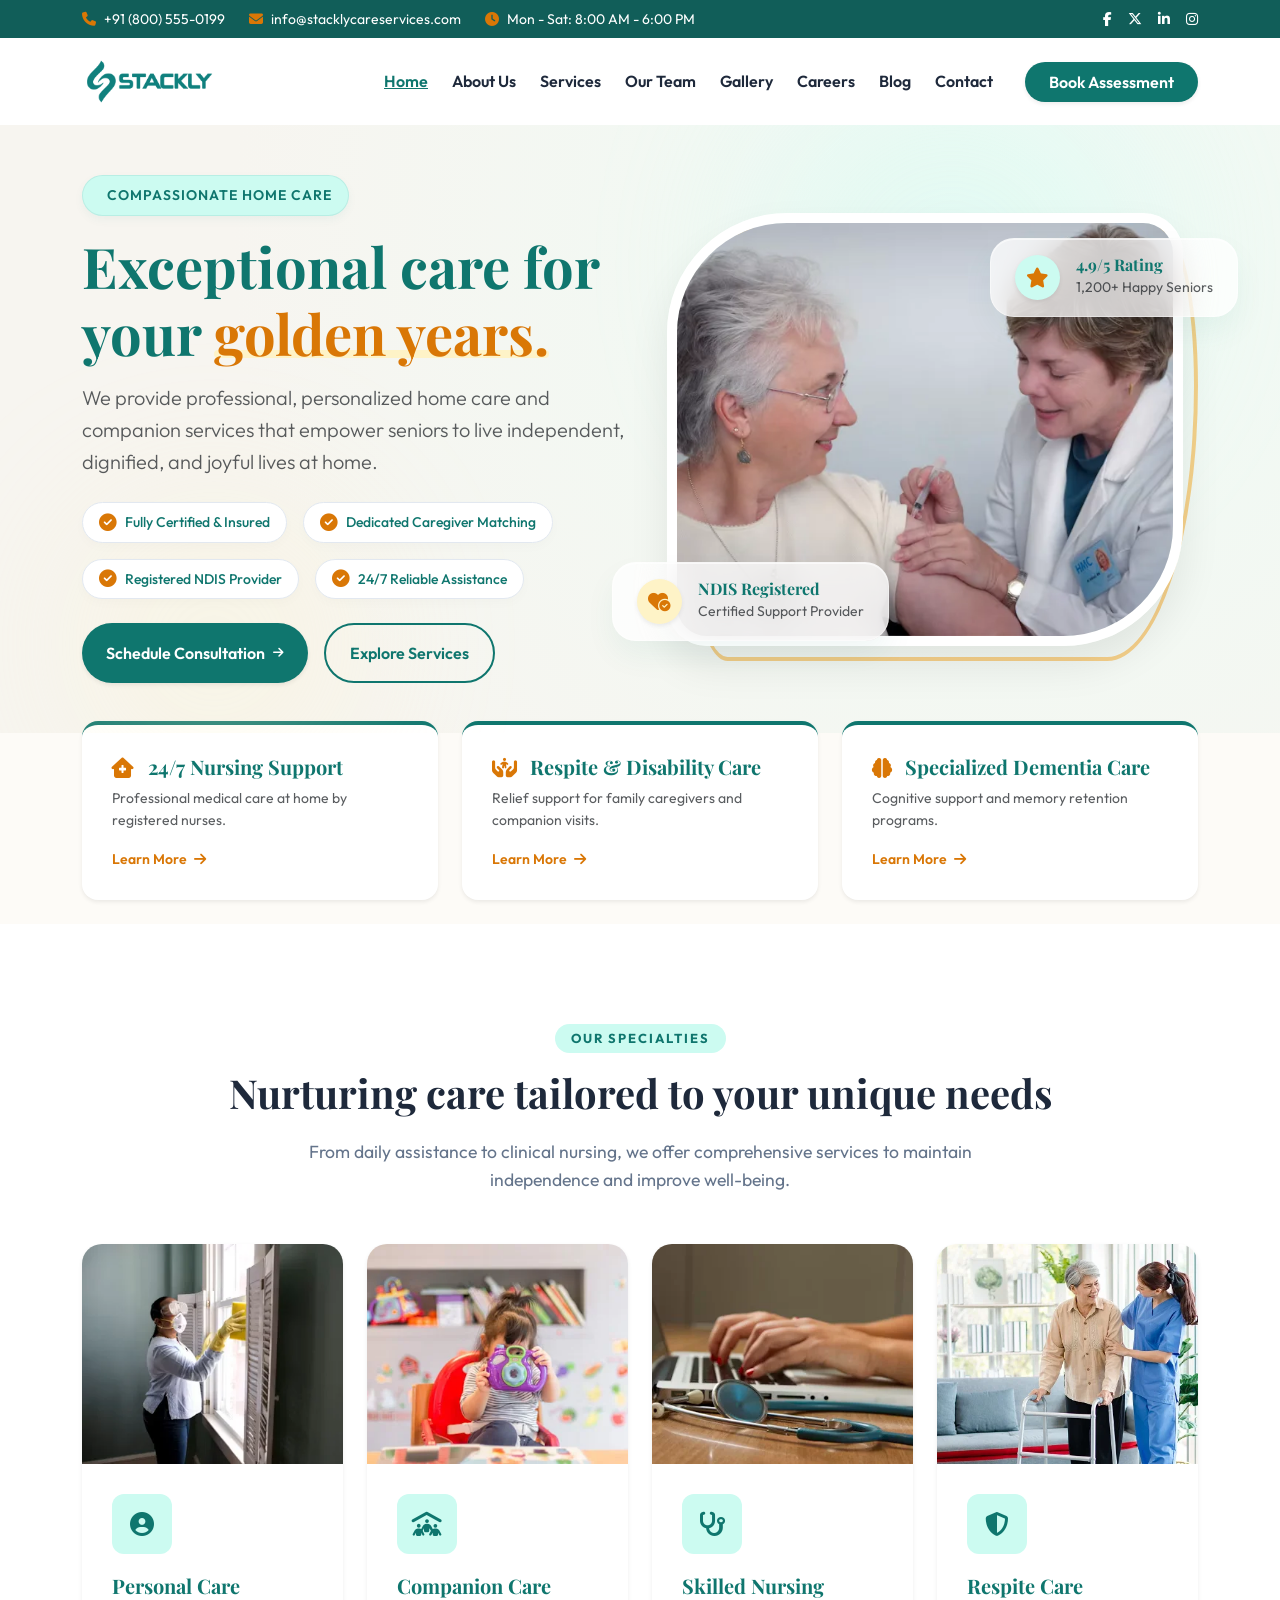
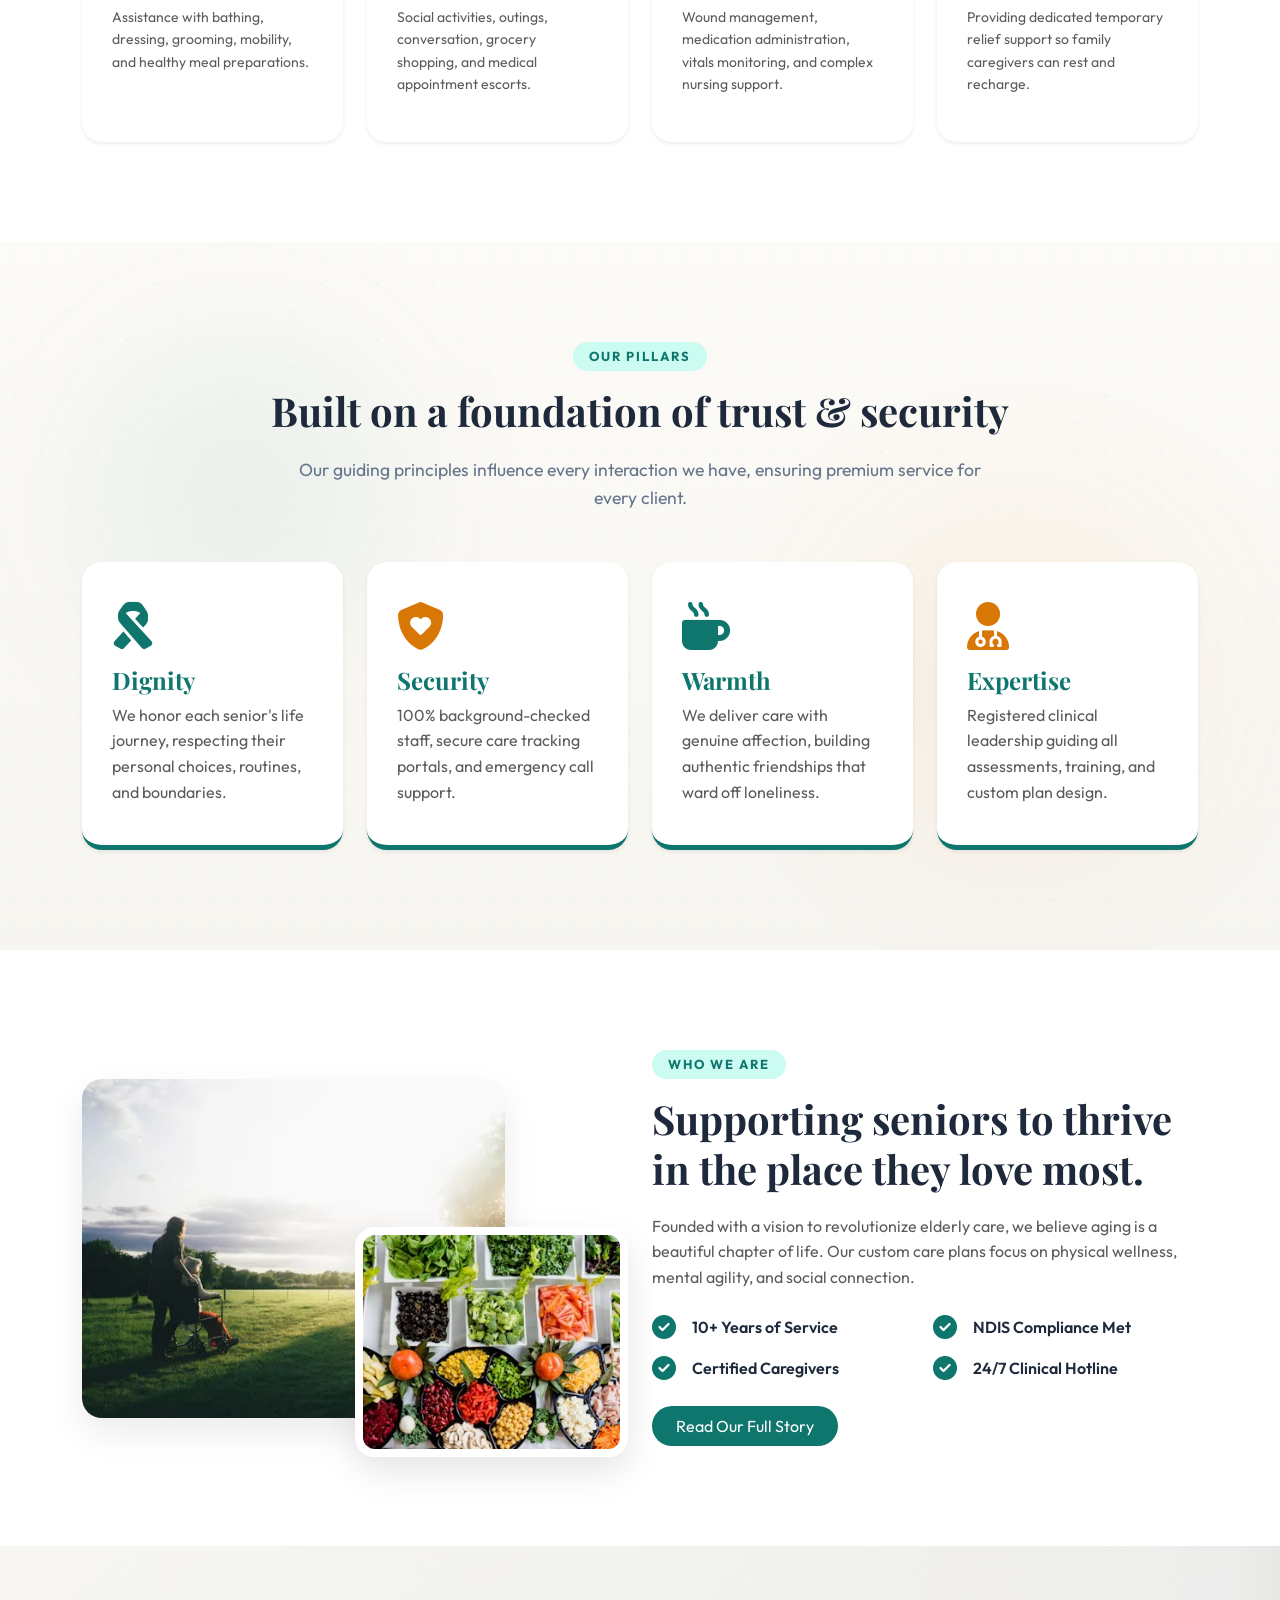
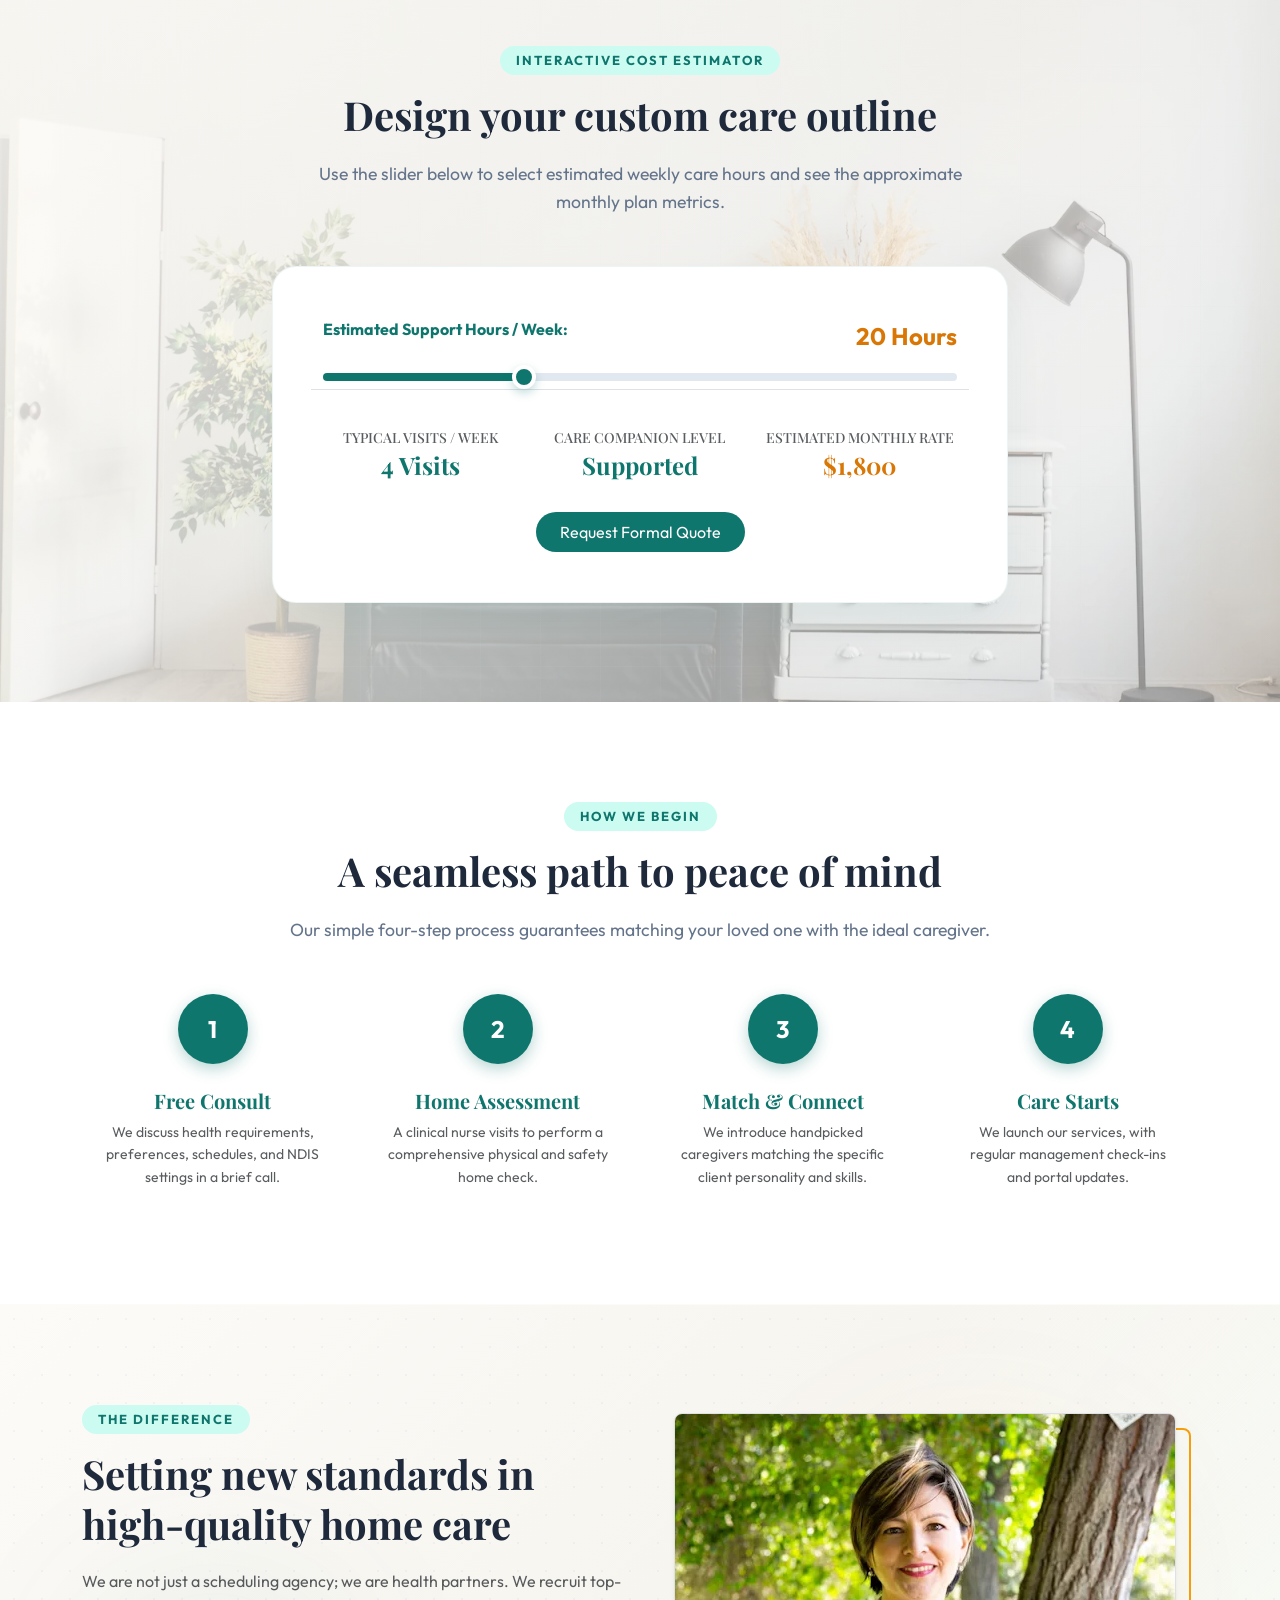
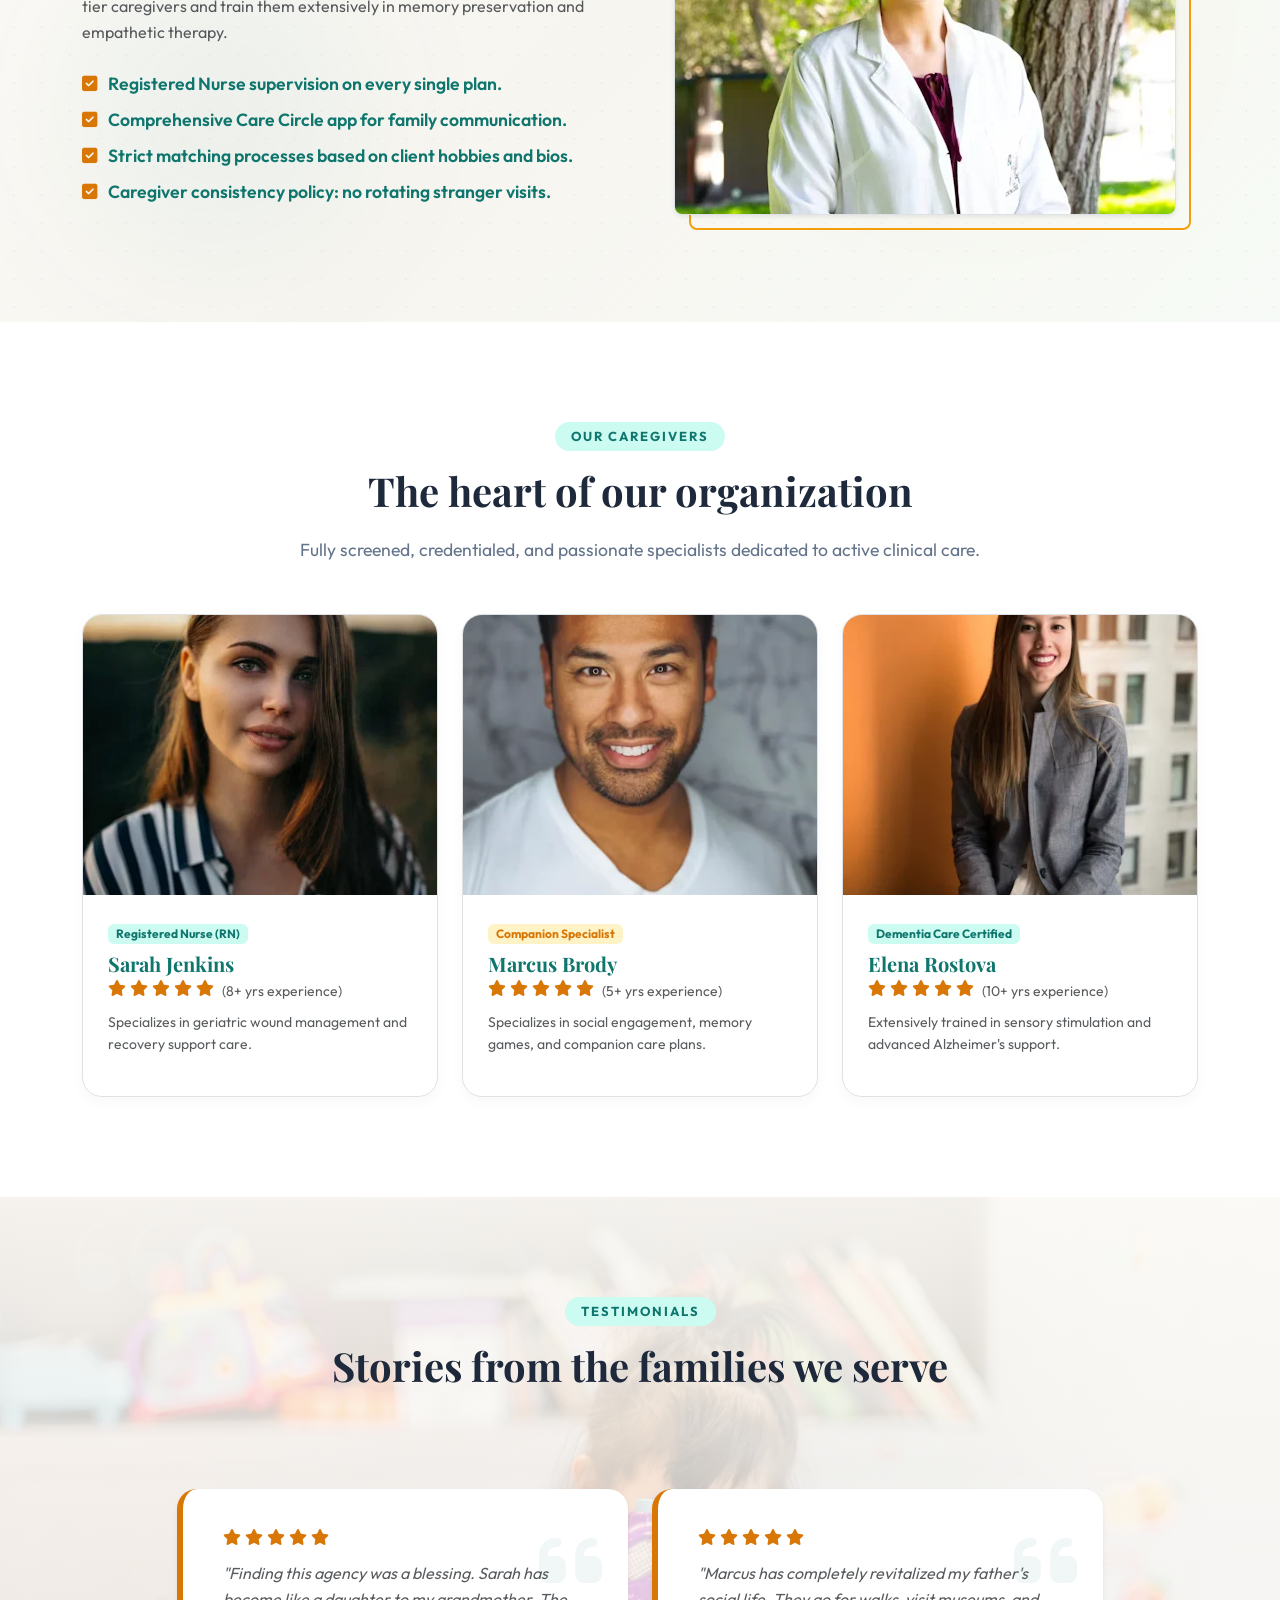
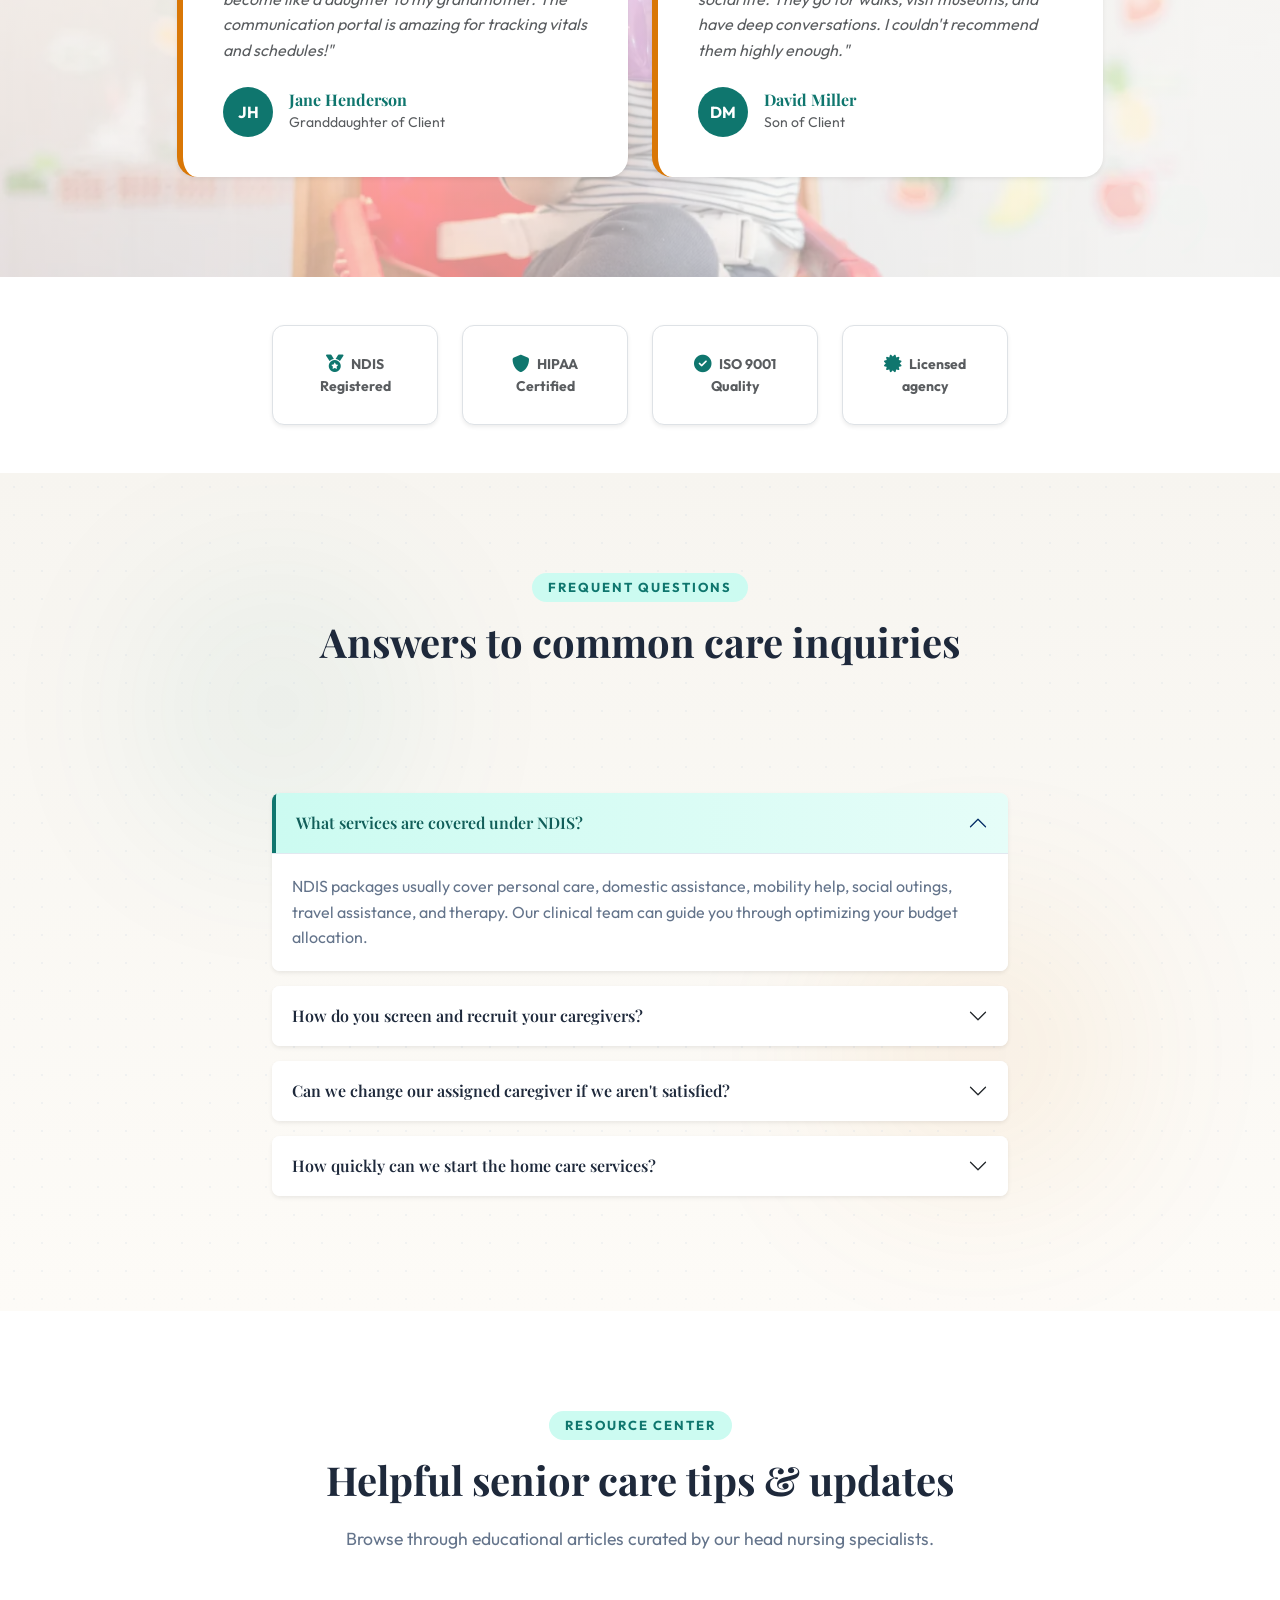
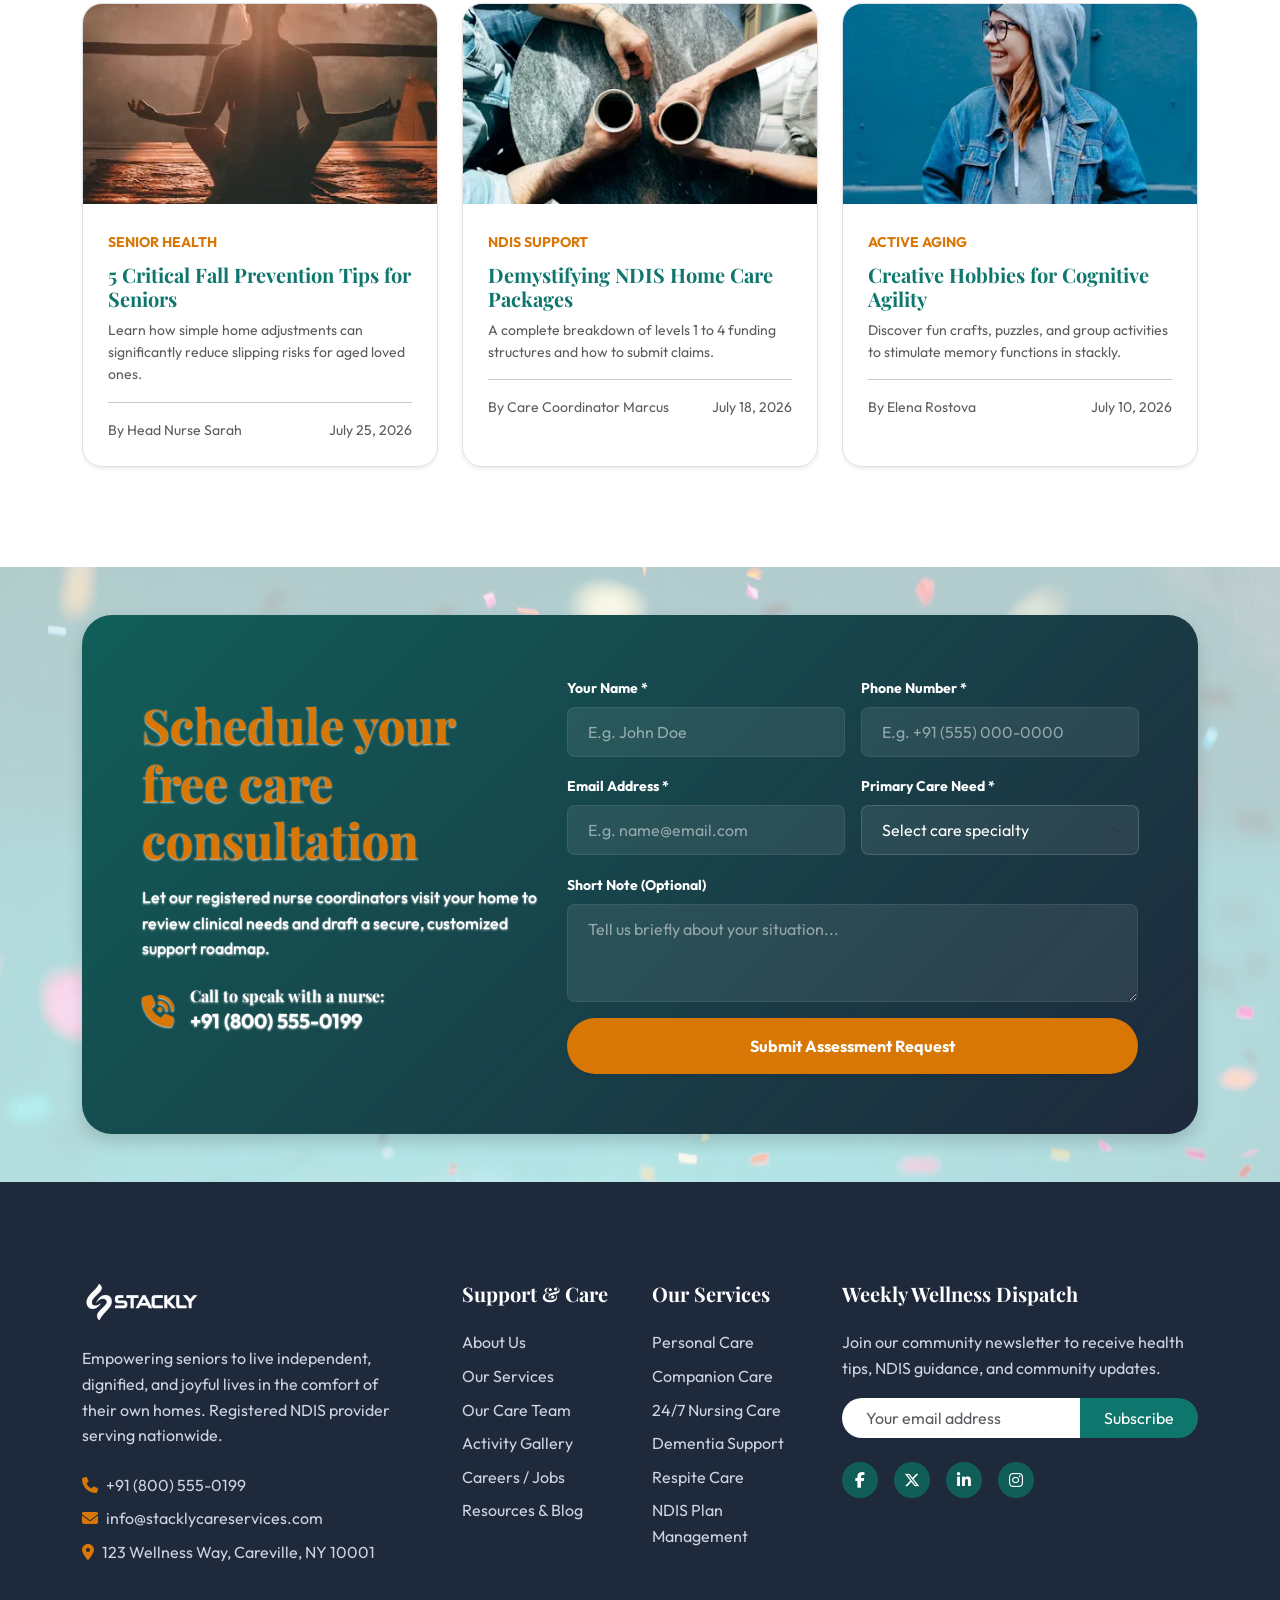
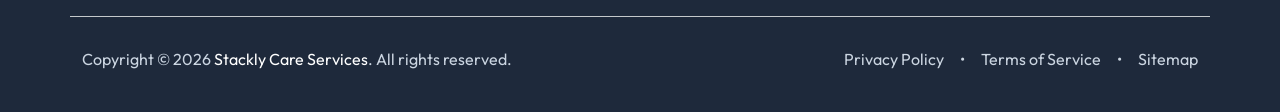
==== commit 61354fde: "refactor: dashbaord pages added" ====
--- a/index.html
+++ b/index.html
@@ -1348,9 +1348,14 @@
                   action="#"
                   onsubmit="
                     event.preventDefault();
-                    alert(
-                      'Your assessment has been scheduled. Our team will contact you shortly!',
-                    );
+                    const btn = this.querySelector('button[type=submit]');
+                    if (btn) {
+                      btn.disabled = true;
+                      btn.innerHTML =
+                        '<i class=&quot;fa-solid fa-circle-check me-1&quot;></i> Request Submitted!';
+                      btn.className =
+                        'btn btn-success w-100 rounded-pill py-3 fw-bold shadow-sm';
+                    }
                   "
                 >
                   <div class="row g-3">
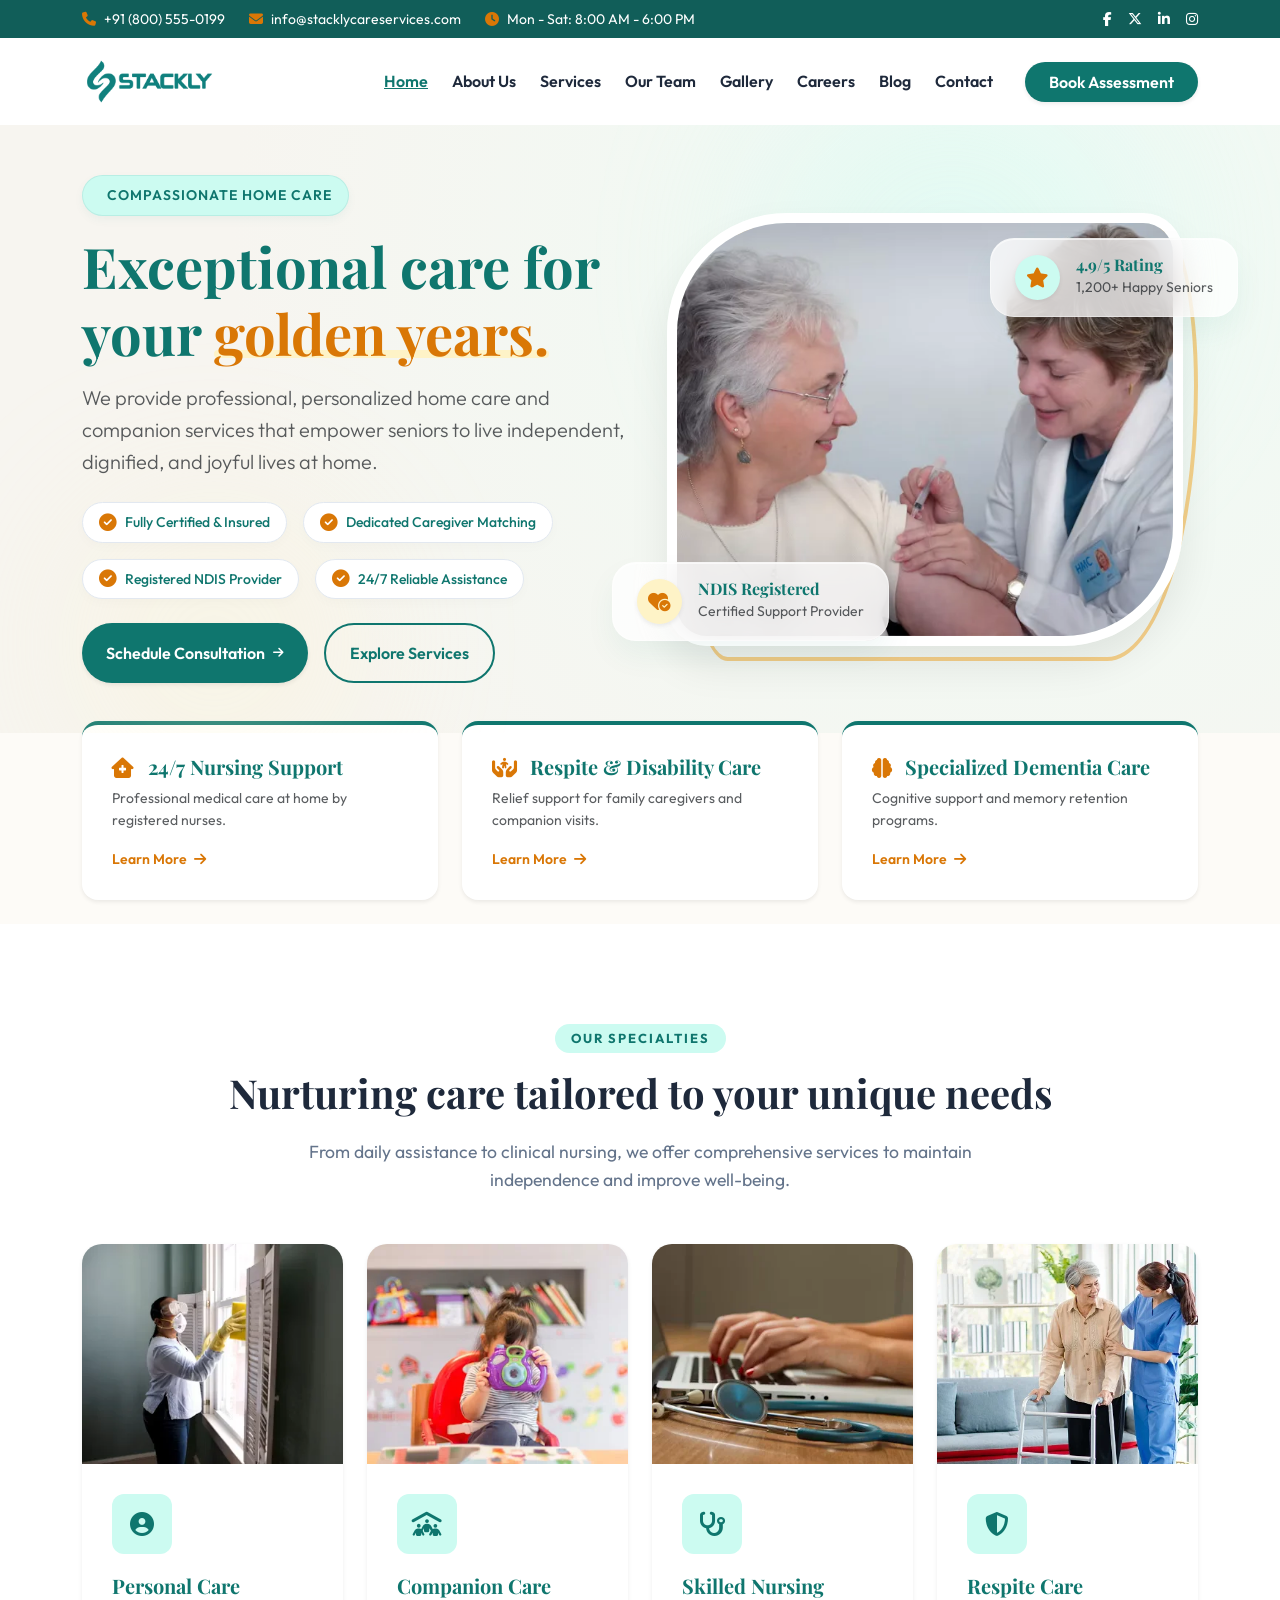
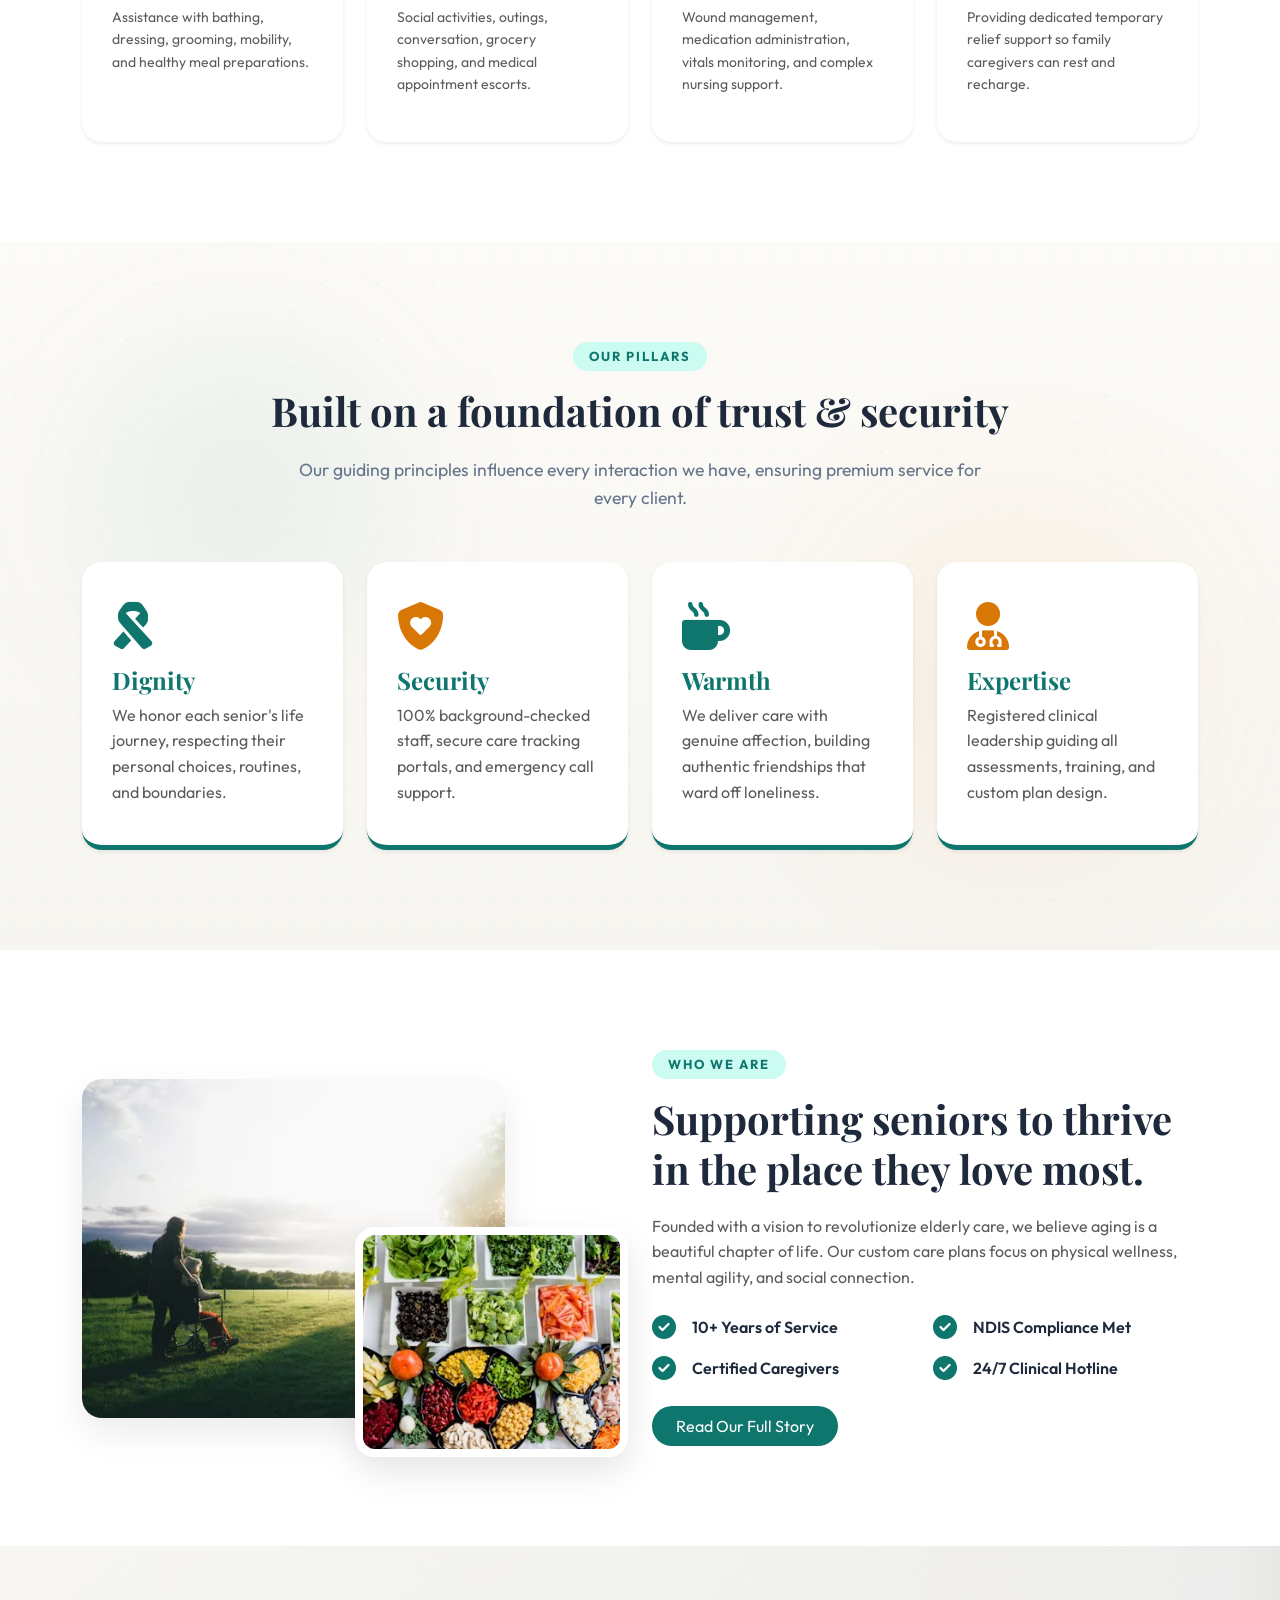
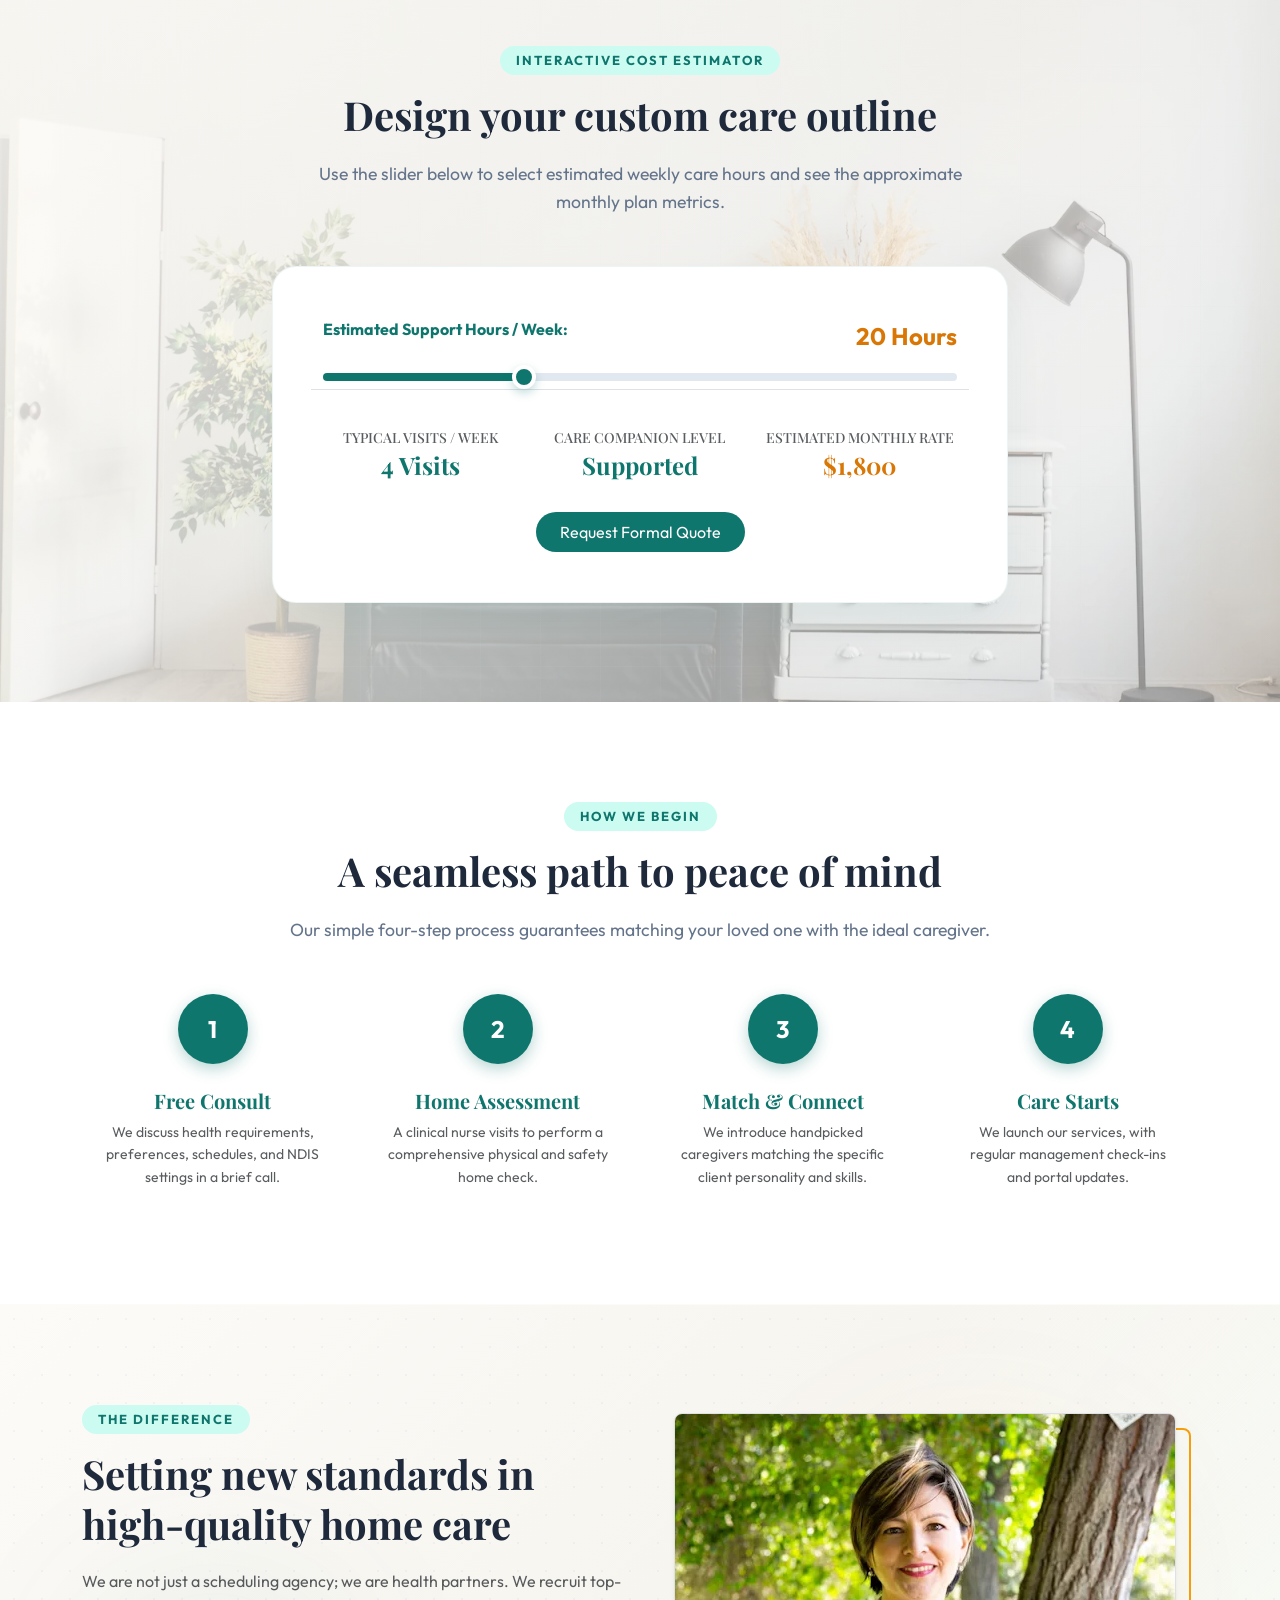
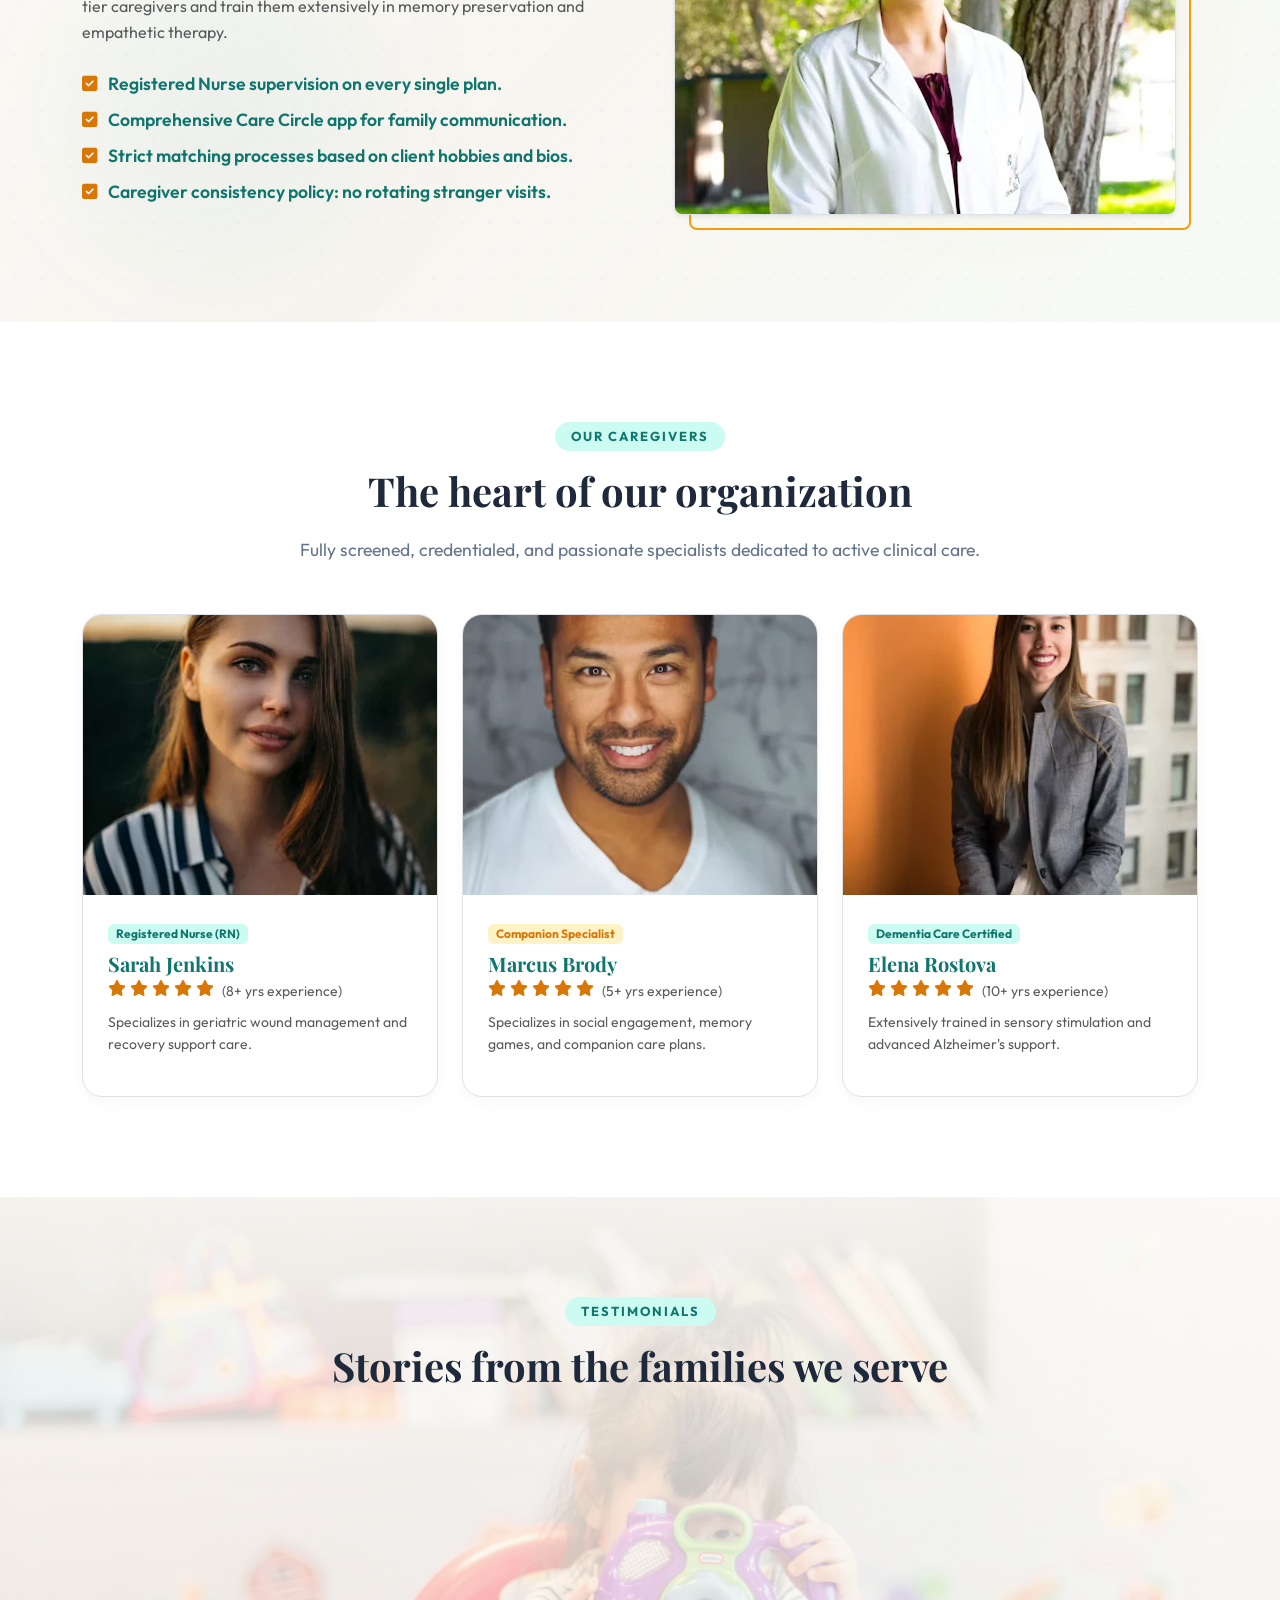
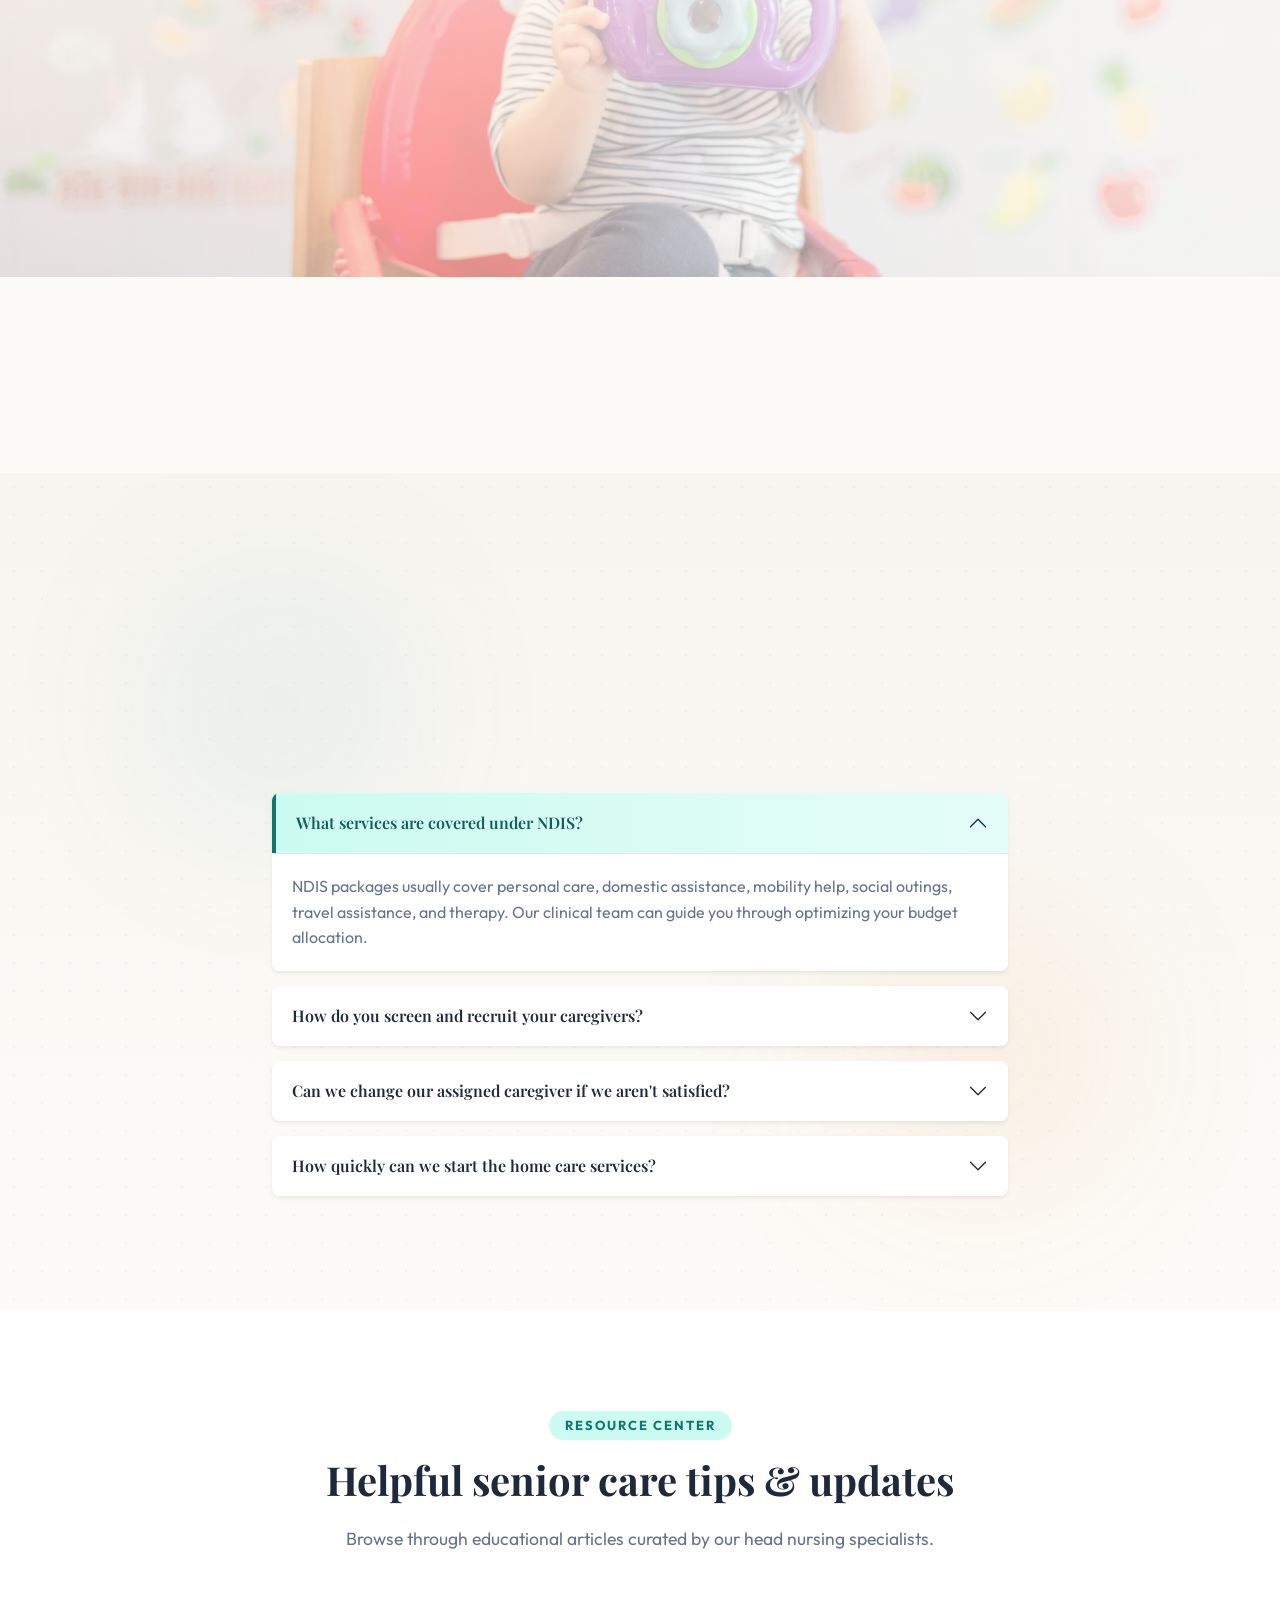
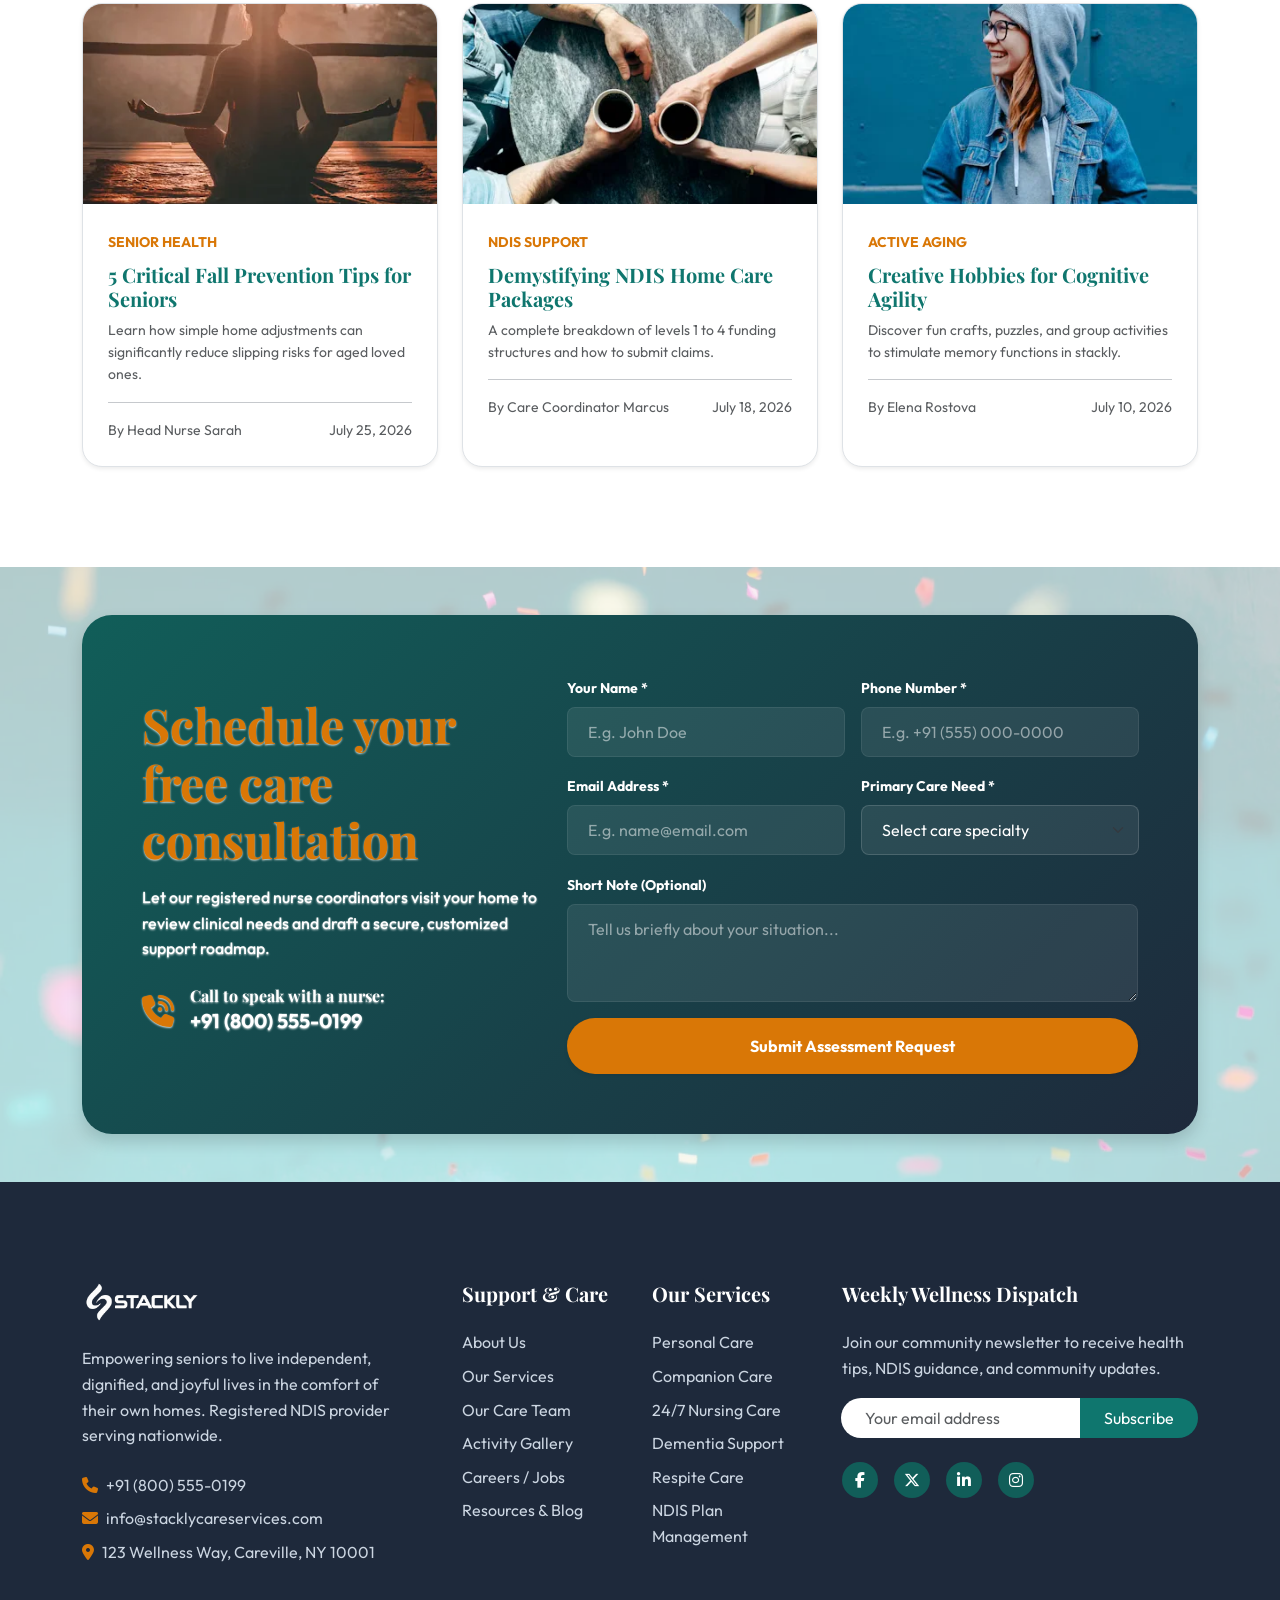
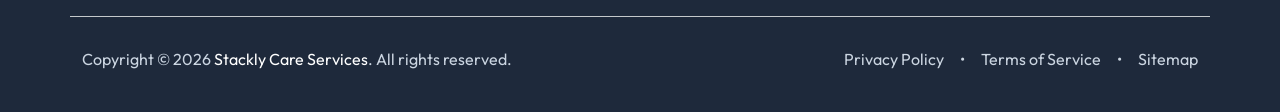
==== commit 5097fec5: "refactor: console errors fixed" ====
--- a/index.html
+++ b/index.html
@@ -605,6 +605,7 @@
                     type="range"
                     class="calc-slider"
                     id="careHours"
+                    name="careHours"
                     min="2"
                     max="60"
                     value="20"
@@ -1345,58 +1346,72 @@
               </div>
               <div class="col-lg-7">
                 <form
-                  action="#"
+                  action="404.html"
                   onsubmit="
                     event.preventDefault();
-                    const btn = this.querySelector('button[type=submit]');
-                    if (btn) {
-                      btn.disabled = true;
-                      btn.innerHTML =
-                        '<i class=&quot;fa-solid fa-circle-check me-1&quot;></i> Request Submitted!';
-                      btn.className =
-                        'btn btn-success w-100 rounded-pill py-3 fw-bold shadow-sm';
-                    }
+                    window.location.href = '404.html';
                   "
                 >
                   <div class="row g-3">
                     <div class="col-md-6">
-                      <label class="form-label small fw-bold"
+                      <label
+                        class="form-label small fw-bold"
+                        for="assessmentName"
                         >Your Name *</label
                       >
                       <input
                         type="text"
-                        class="form-control"
+                        class="form-control validate-name-input"
+                        id="assessmentName"
+                        name="assessmentName"
                         placeholder="E.g. John Doe"
+                        maxlength="16"
                         required
                       />
                     </div>
                     <div class="col-md-6">
-                      <label class="form-label small fw-bold"
+                      <label
+                        class="form-label small fw-bold"
+                        for="assessmentPhone"
                         >Phone Number *</label
                       >
                       <input
                         type="tel"
-                        class="form-control"
+                        class="form-control validate-number-input"
+                        id="assessmentPhone"
+                        name="assessmentPhone"
                         placeholder="E.g. +91 (555) 000-0000"
+                        maxlength="10"
                         required
                       />
                     </div>
                     <div class="col-md-6">
-                      <label class="form-label small fw-bold"
+                      <label
+                        class="form-label small fw-bold"
+                        for="assessmentEmail"
                         >Email Address *</label
                       >
                       <input
                         type="email"
                         class="form-control"
+                        id="assessmentEmail"
+                        name="assessmentEmail"
                         placeholder="E.g. name@email.com"
                         required
                       />
                     </div>
                     <div class="col-md-6">
-                      <label class="form-label small fw-bold"
+                      <label
+                        class="form-label small fw-bold"
+                        for="assessmentCareNeed"
                         >Primary Care Need *</label
                       >
-                      <select class="form-select" required>
+                      <select
+                        class="form-select"
+                        id="assessmentCareNeed"
+                        name="assessmentCareNeed"
+                        required
+                      >
                         <option value="" disabled selected>
                           Select care specialty
                         </option>
@@ -1418,11 +1433,15 @@
                       </select>
                     </div>
                     <div class="col-12">
-                      <label class="form-label small fw-bold"
+                      <label
+                        class="form-label small fw-bold"
+                        for="assessmentNote"
                         >Short Note (Optional)</label
                       >
                       <textarea
                         class="form-control"
+                        id="assessmentNote"
+                        name="assessmentNote"
                         rows="3"
                         placeholder="Tell us briefly about your situation..."
                       ></textarea>
--- a/assets/css/styles.css
+++ b/assets/css/styles.css
@@ -1195,6 +1195,10 @@
   color: white;
   padding: 12px 20px;
   border-radius: 8px;
+}
+.consultation-form-box .form-select option {
+  background-color: var(--bg-slate);
+  color: white;
 }
 .consultation-form-box .form-control::placeholder {
   color: rgba(255, 255, 255, 0.5);
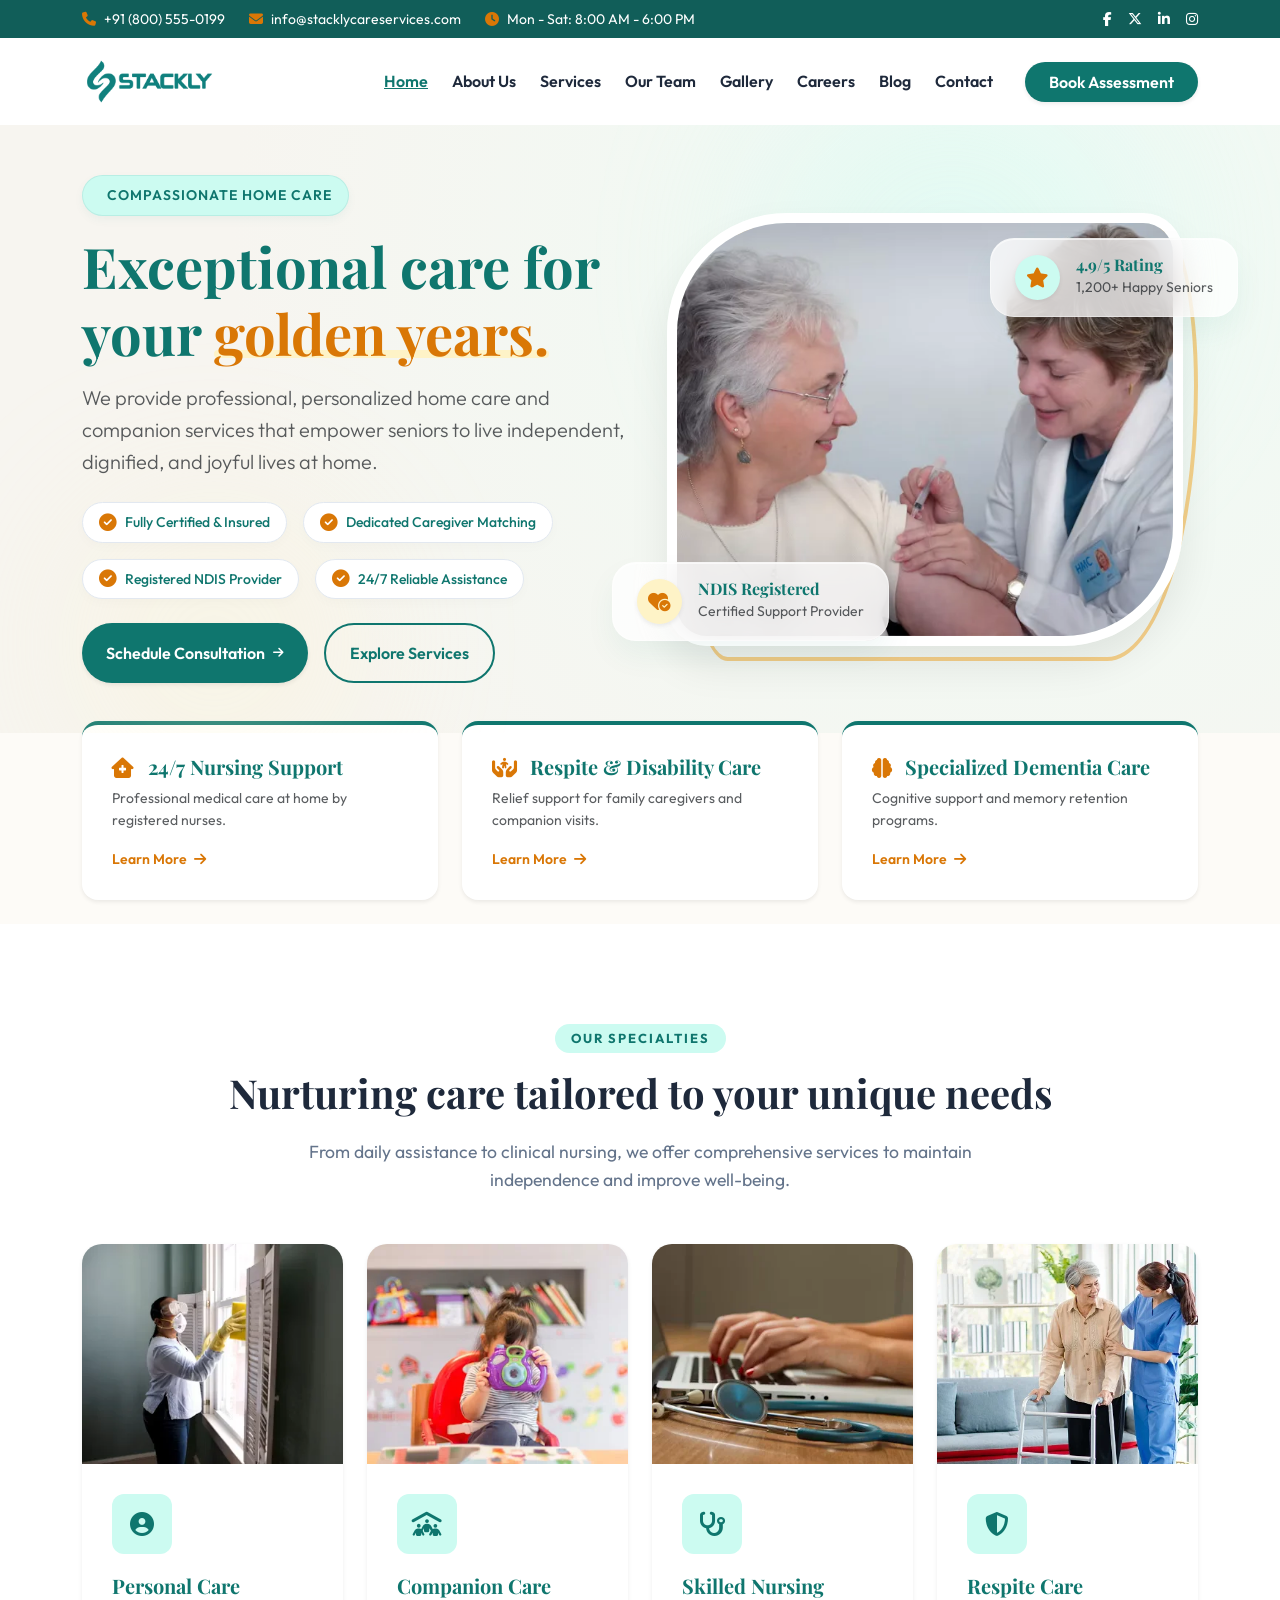
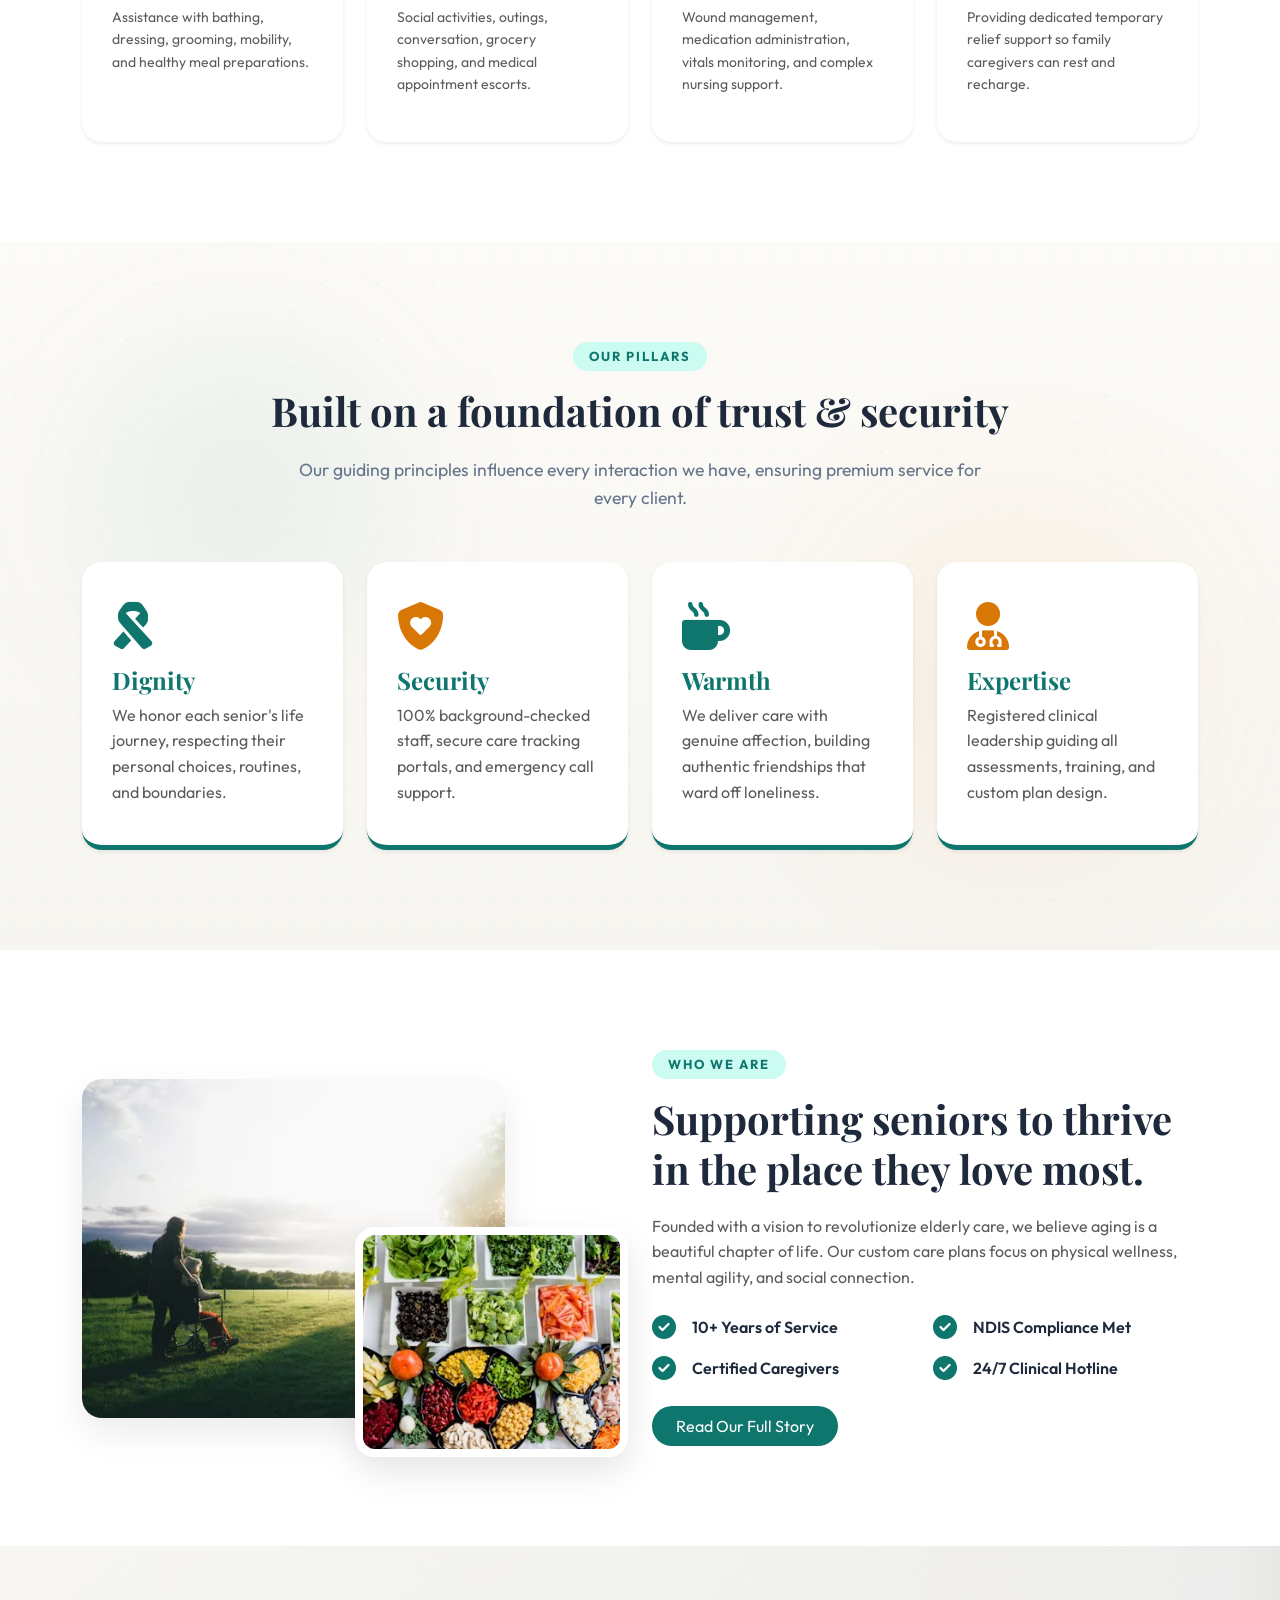
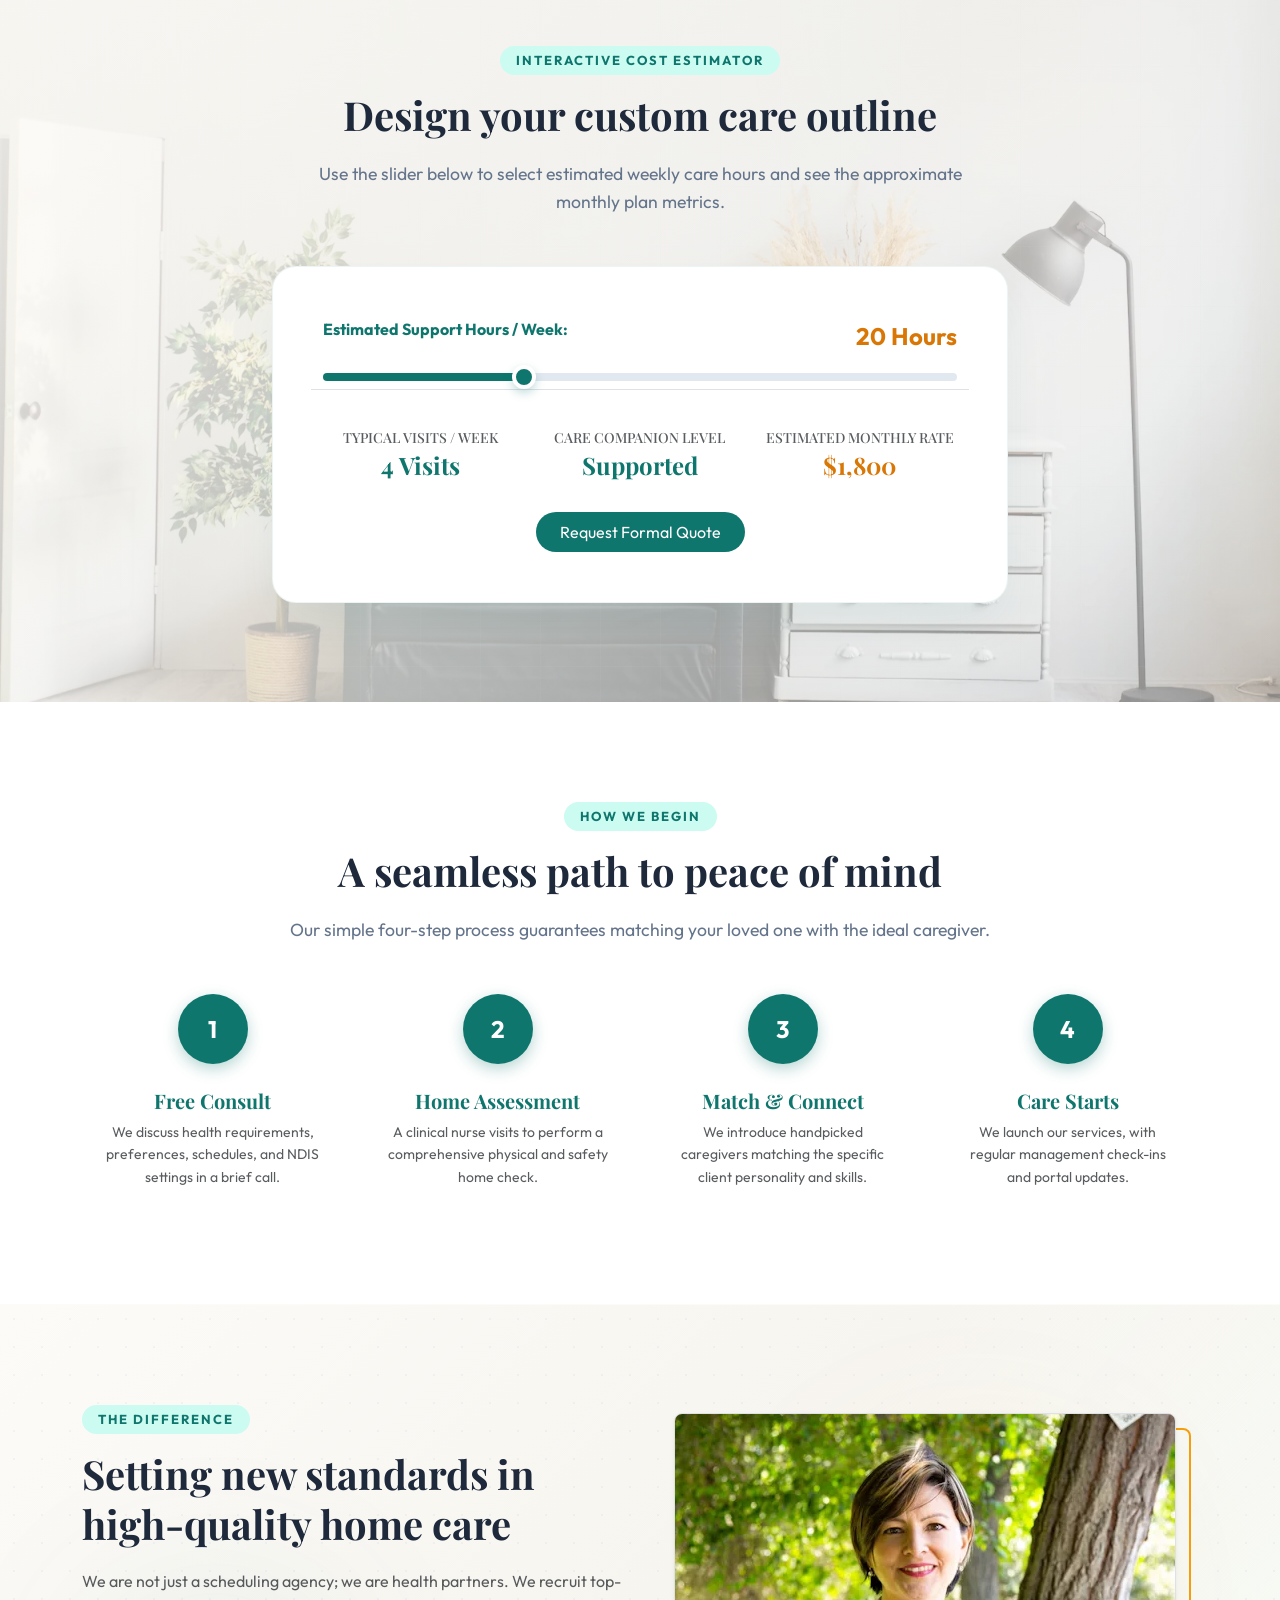
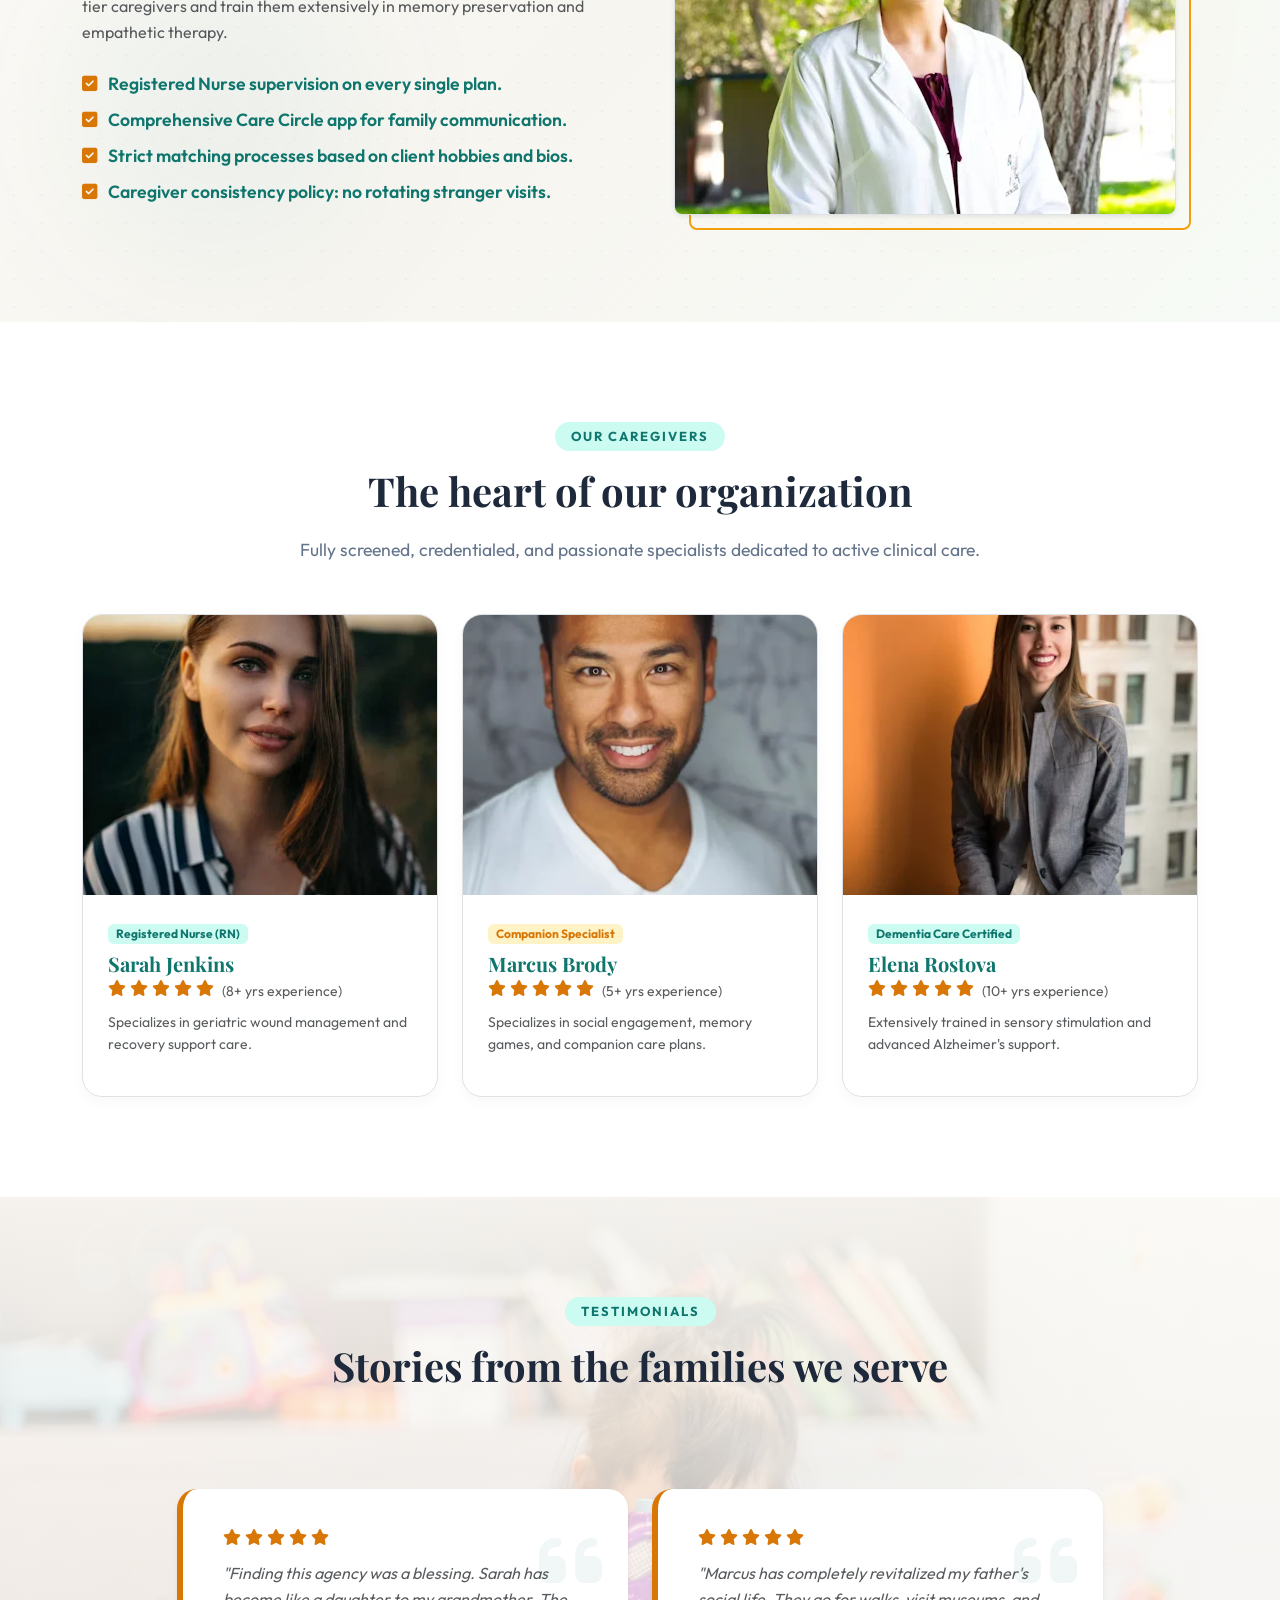
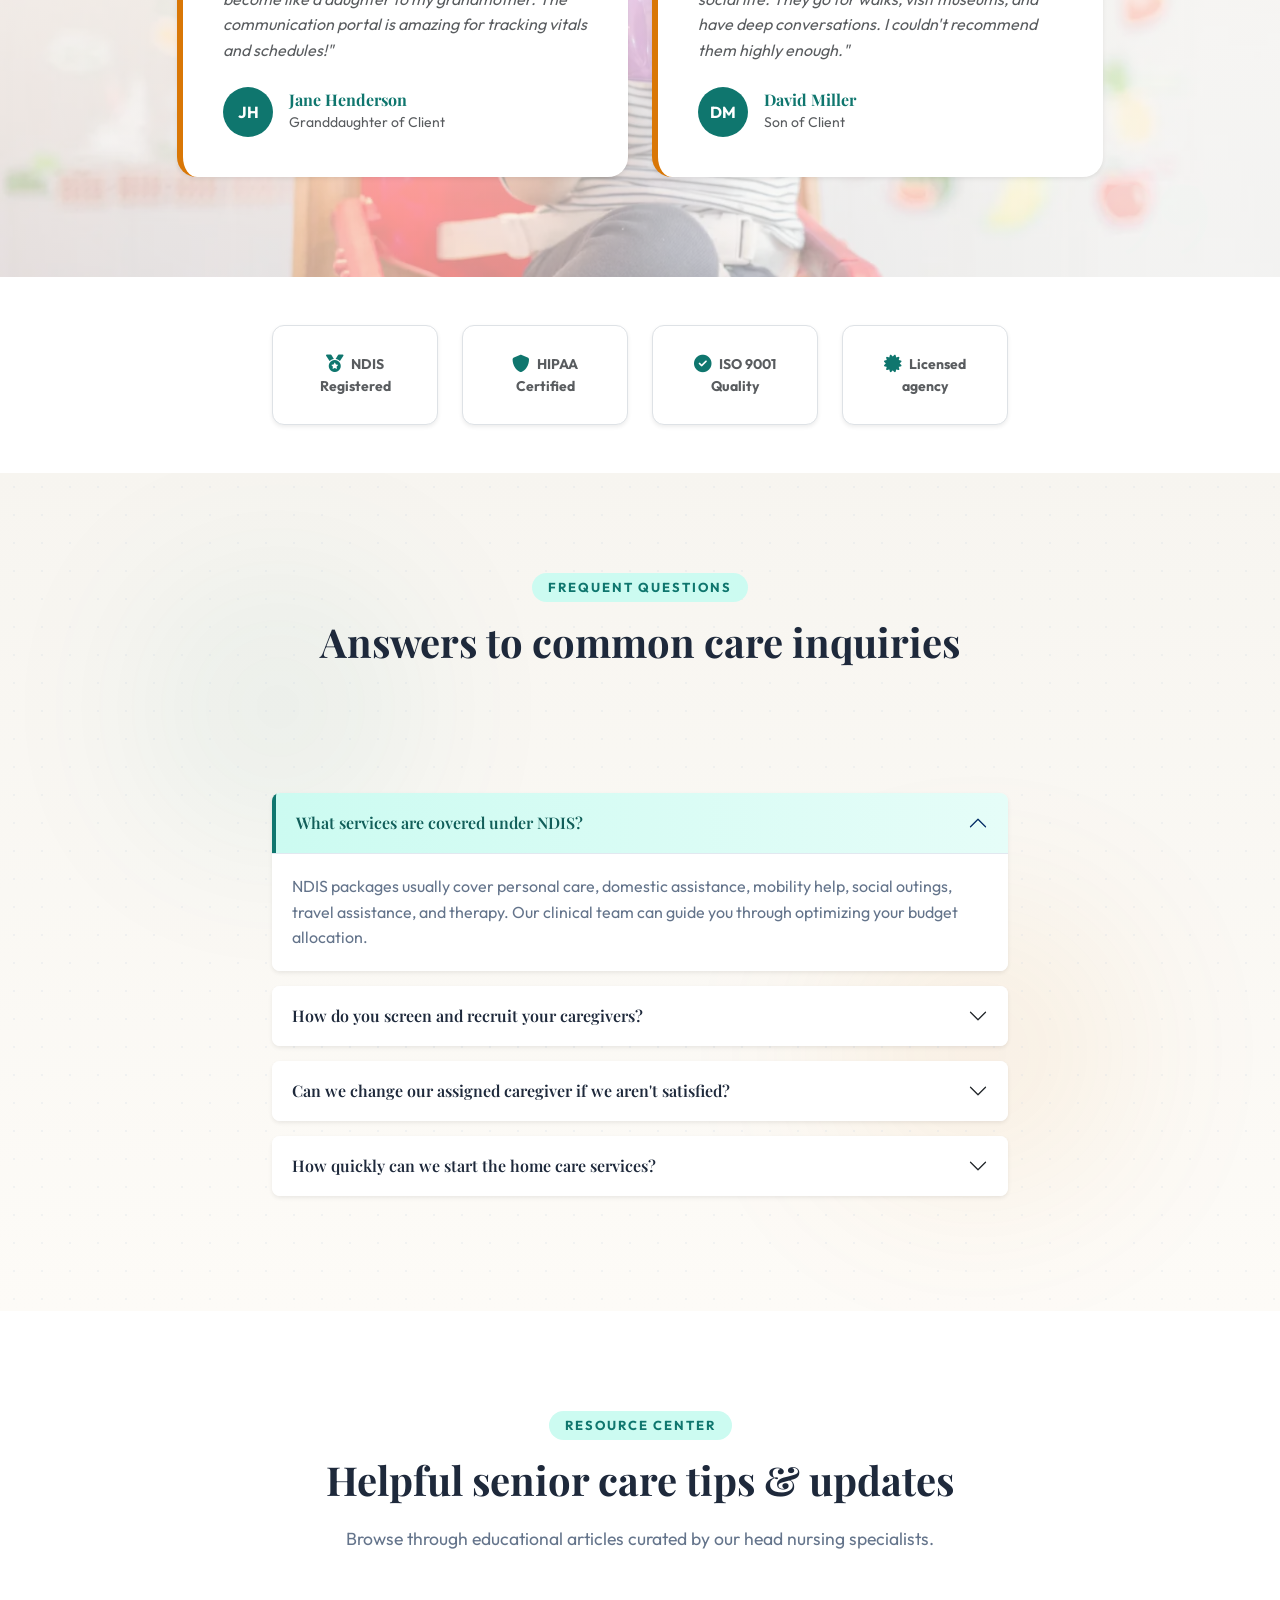
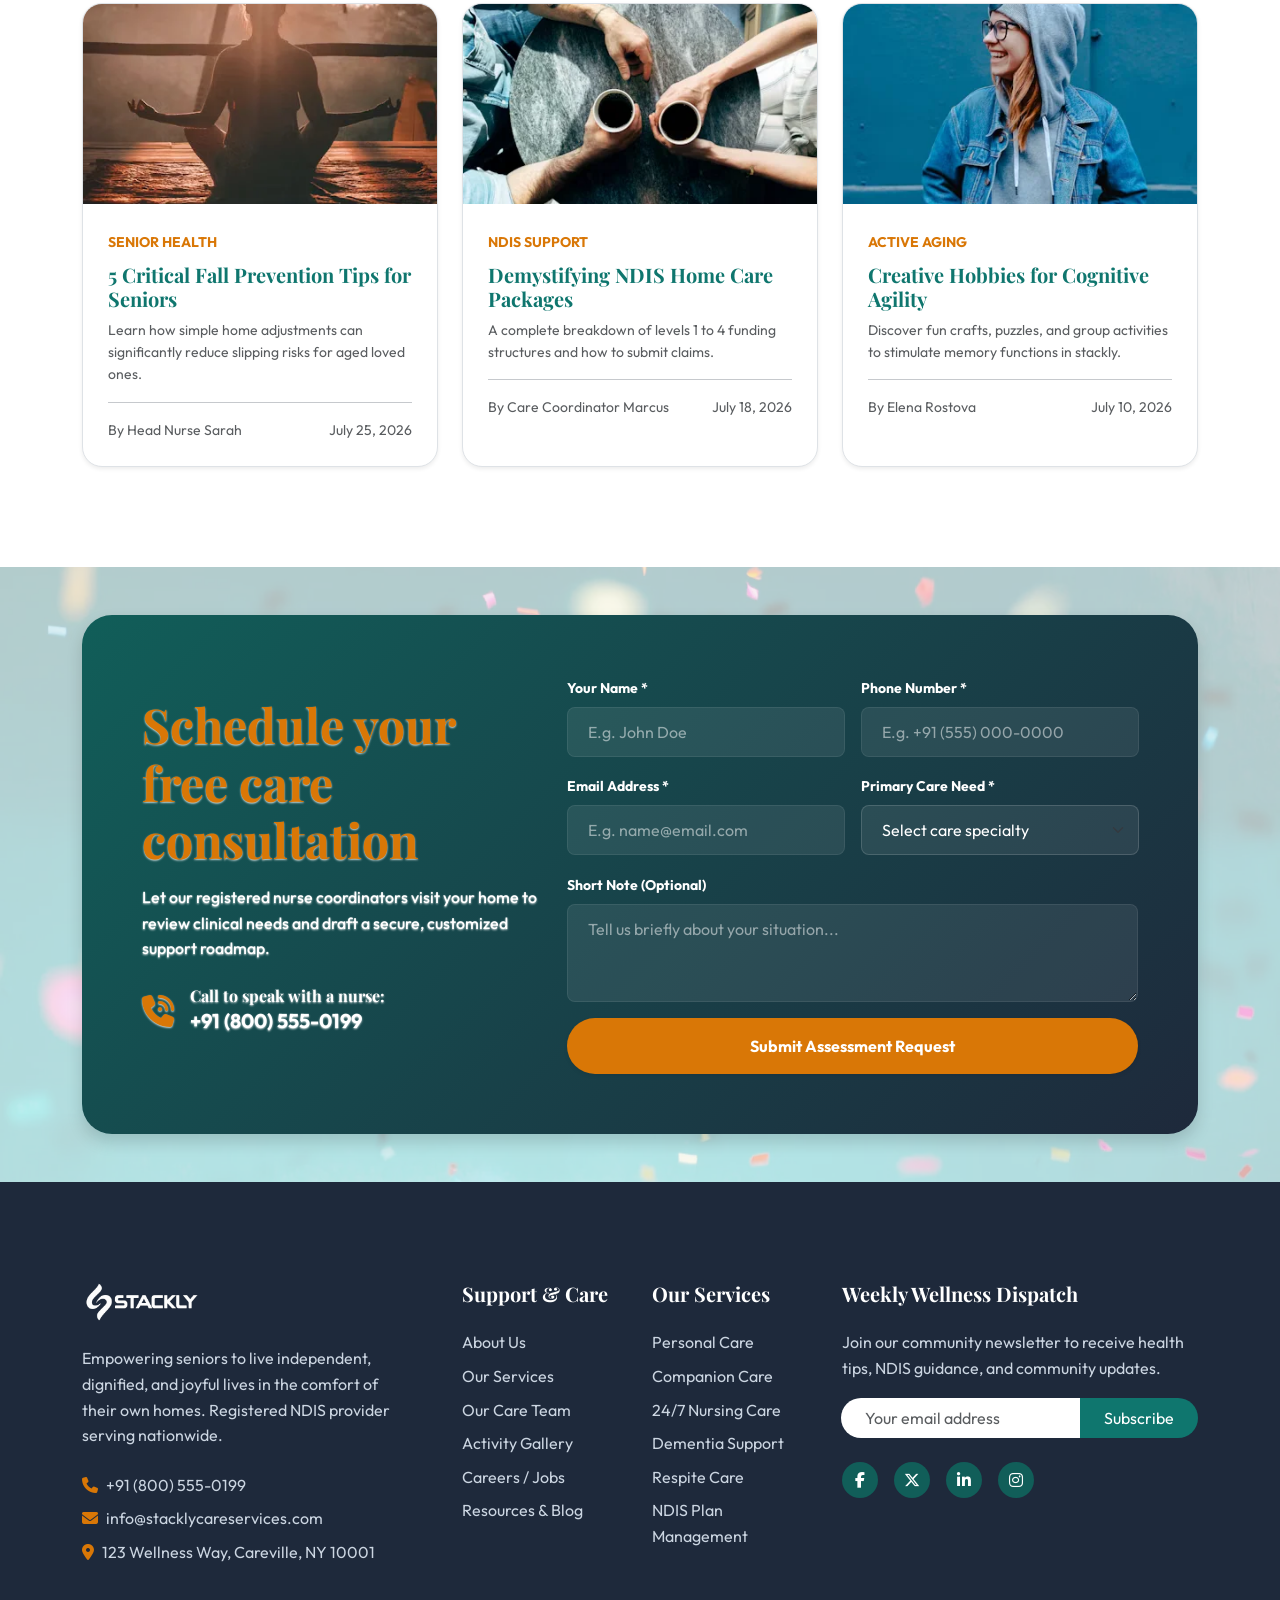
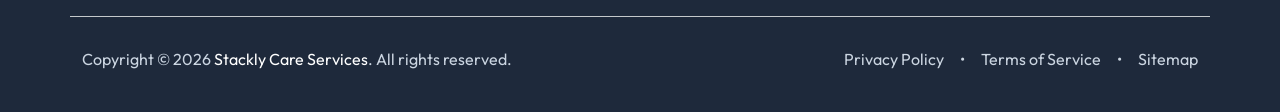
==== commit f45a3f31: "changes" ====
--- a/index.html
+++ b/index.html
@@ -13,7 +13,7 @@
     />
 
     <title>
-      Stackly Care Services - Professional & Compassionate Home Care
+      Stackly Care Services - Professional & Compassionate Home Care 
     </title>
 
     <!-- Favicon -->
